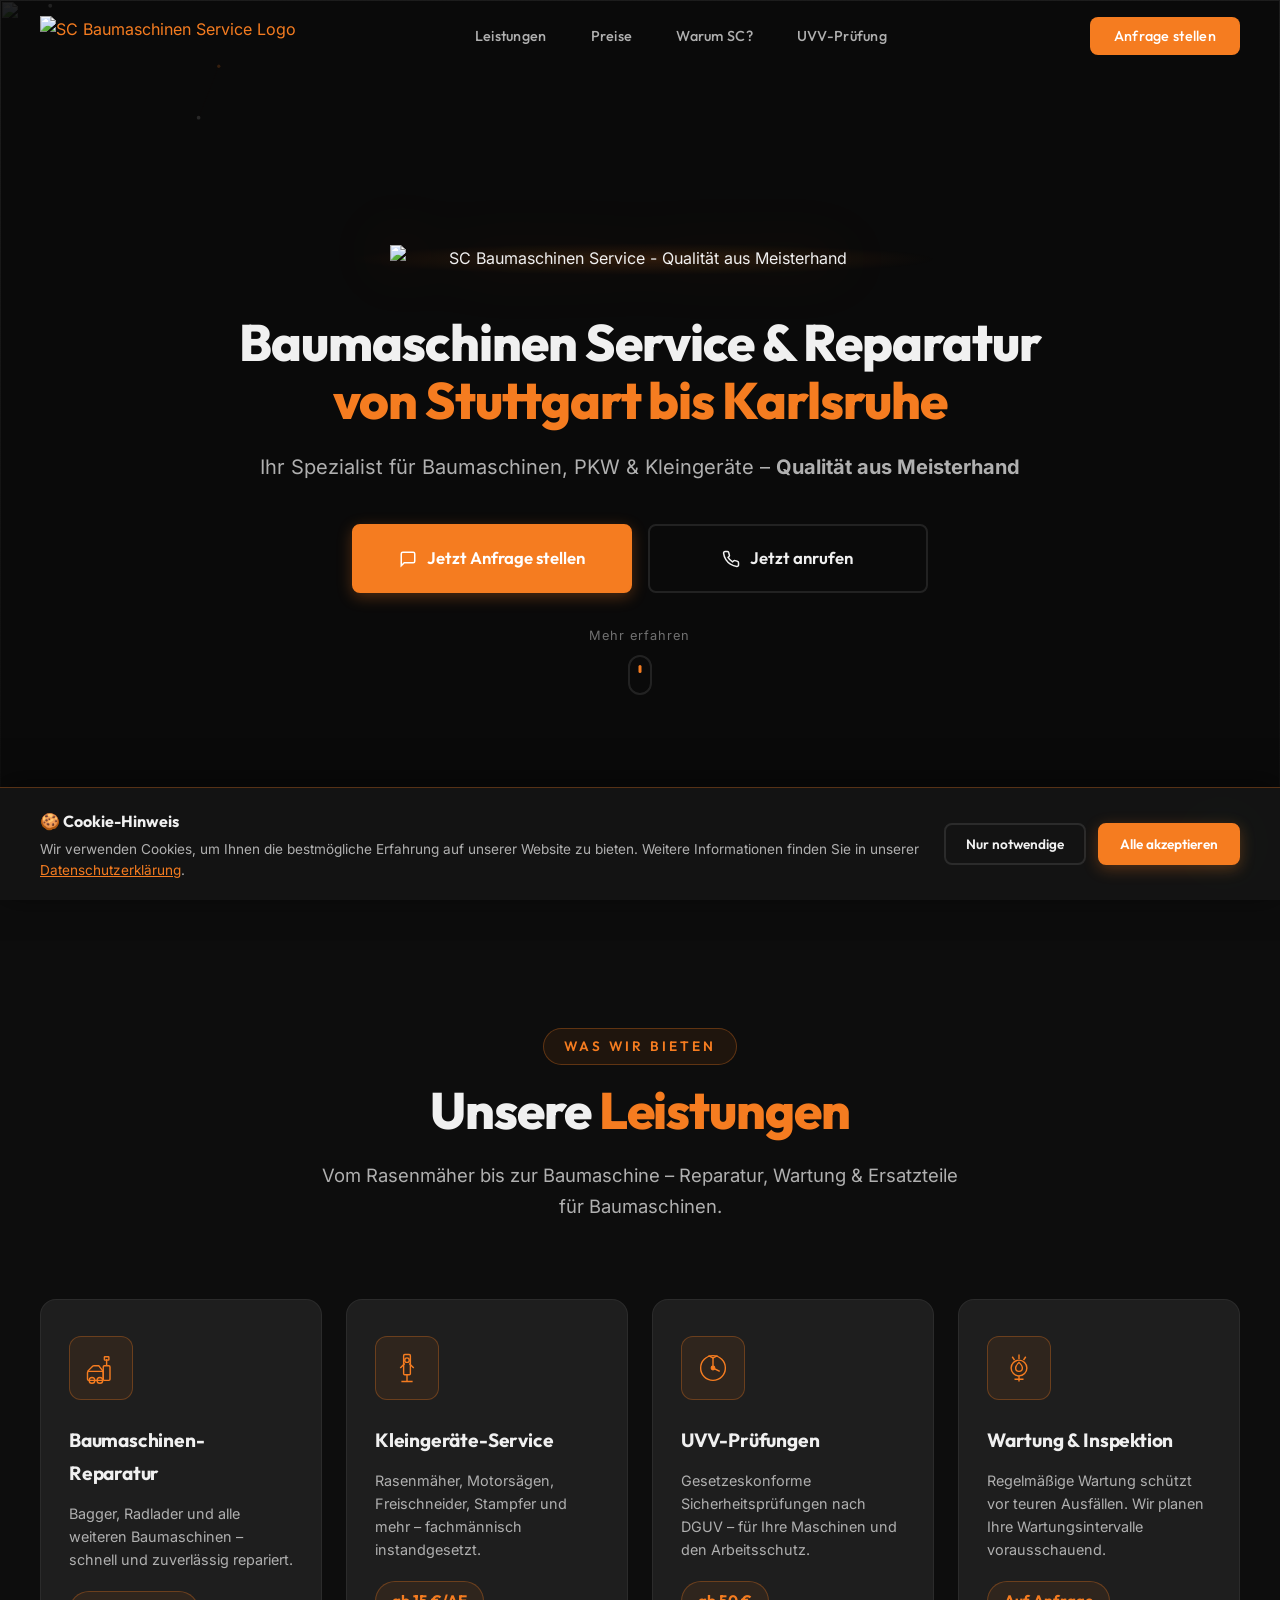
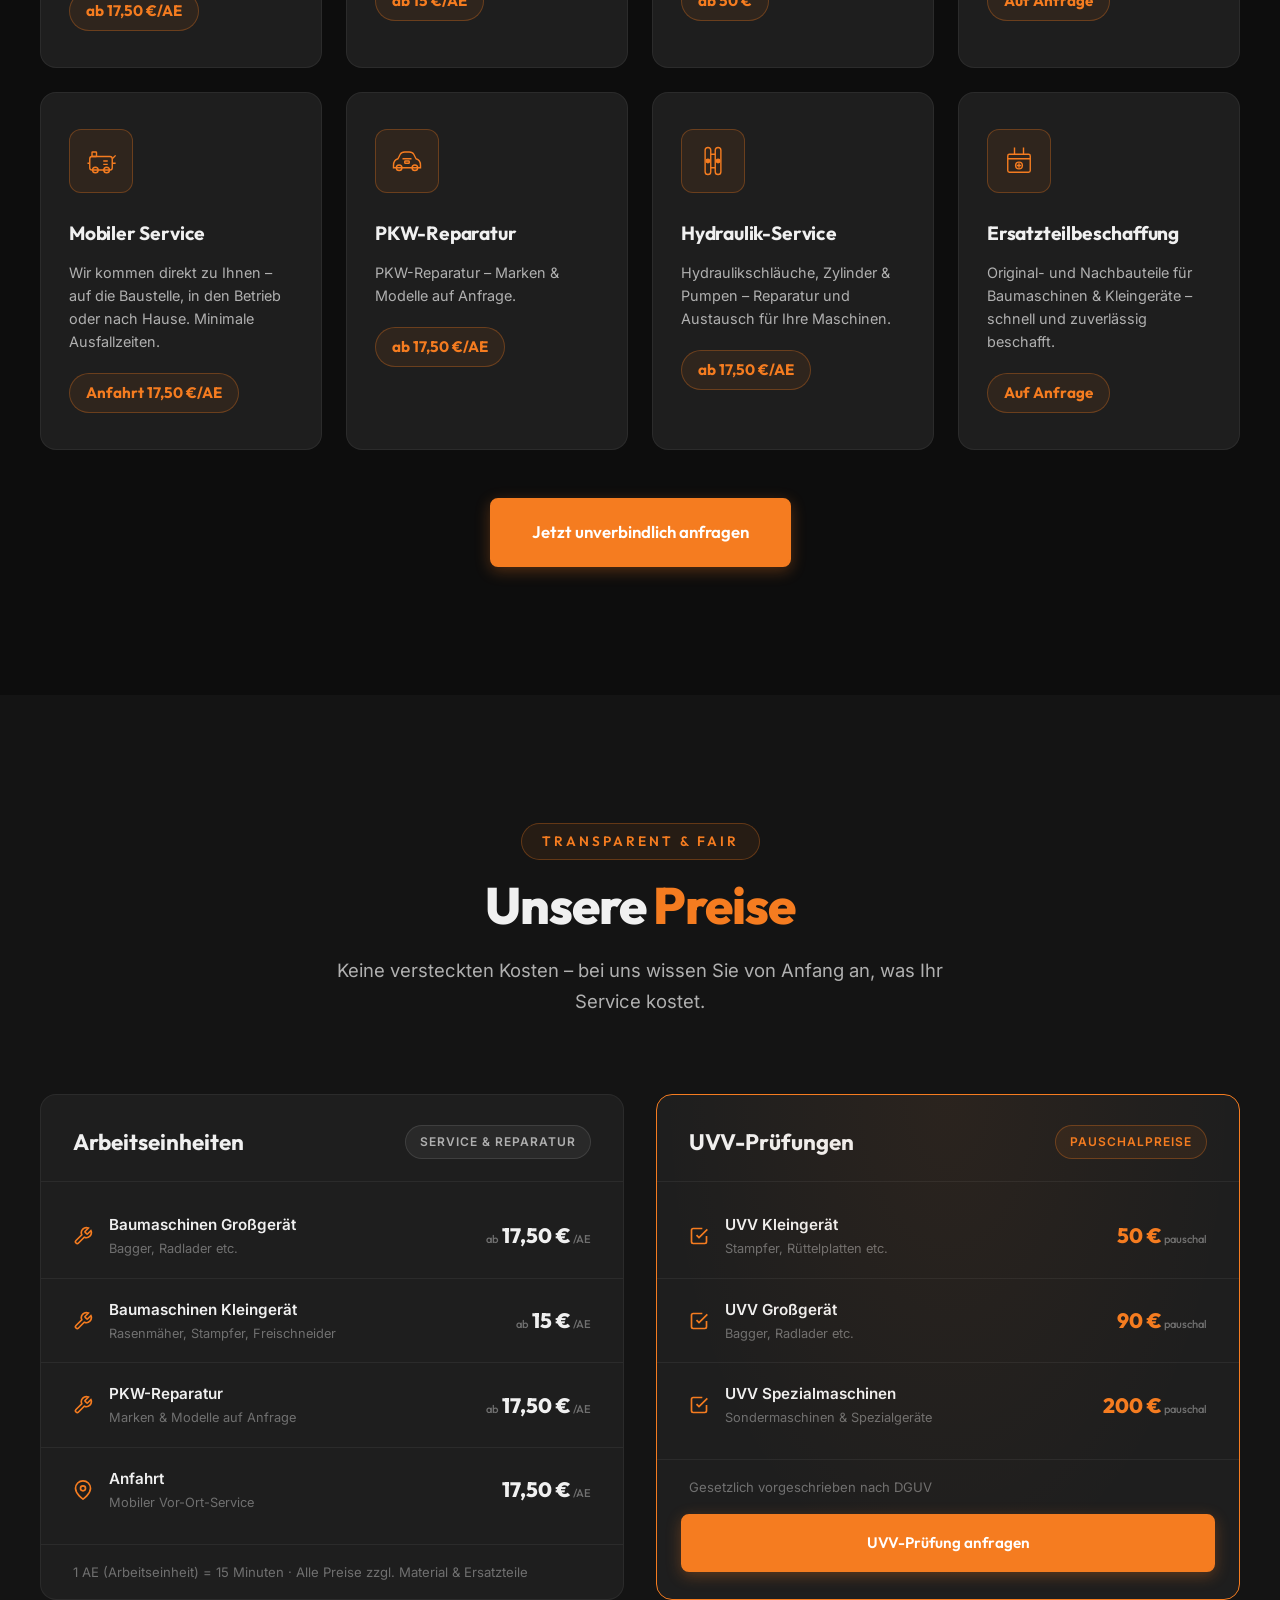
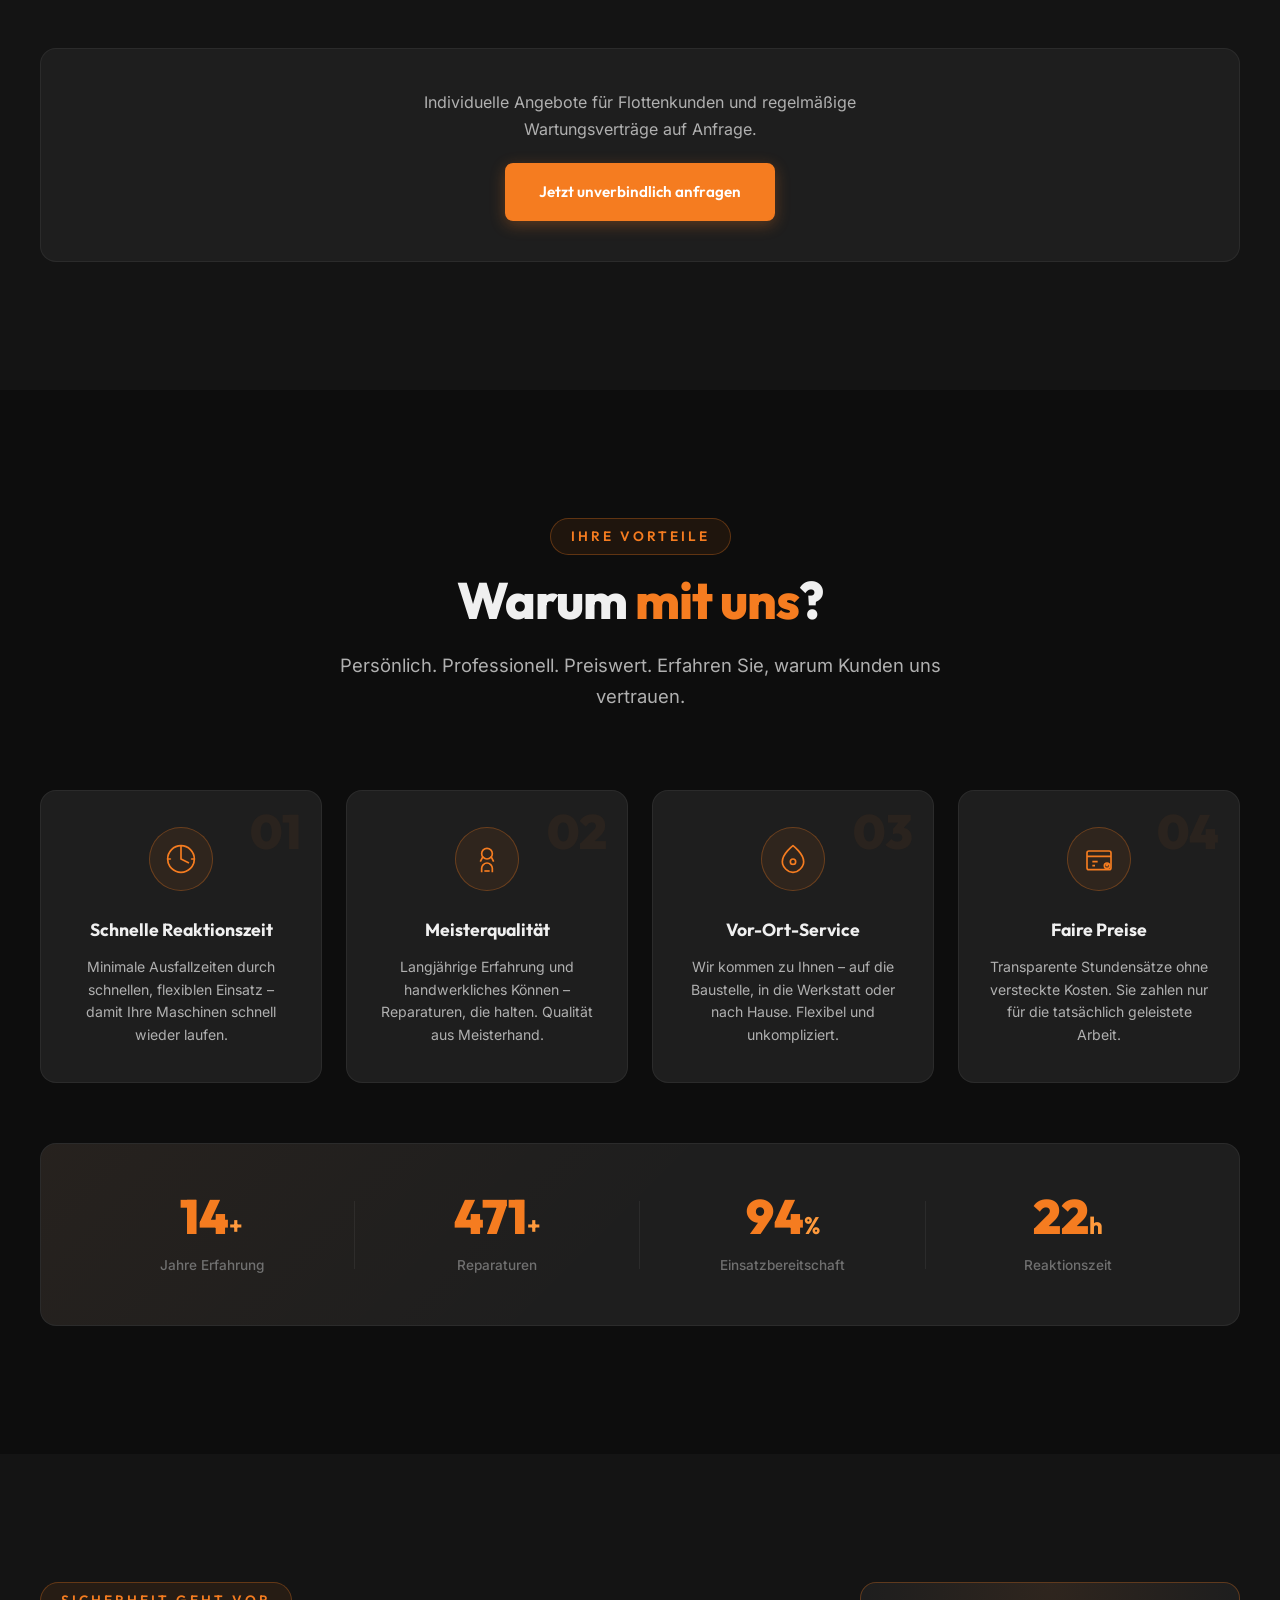
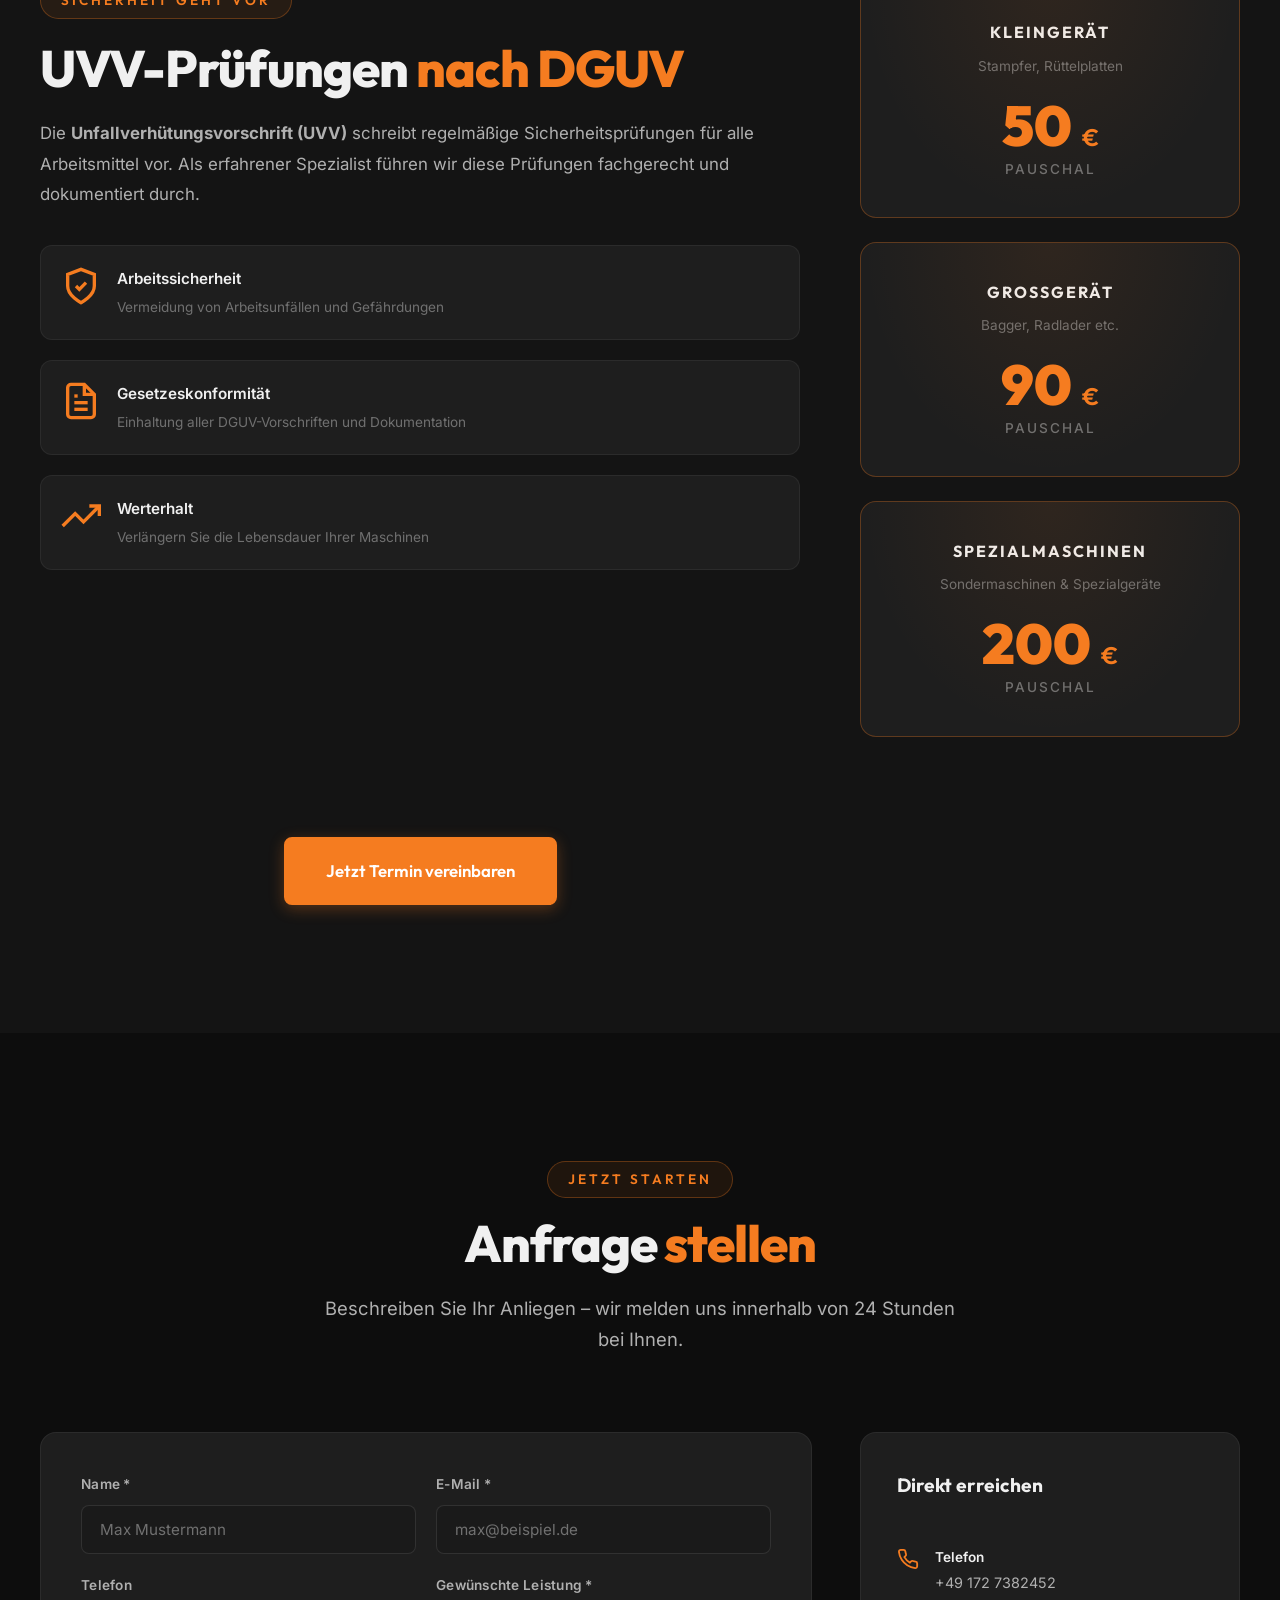
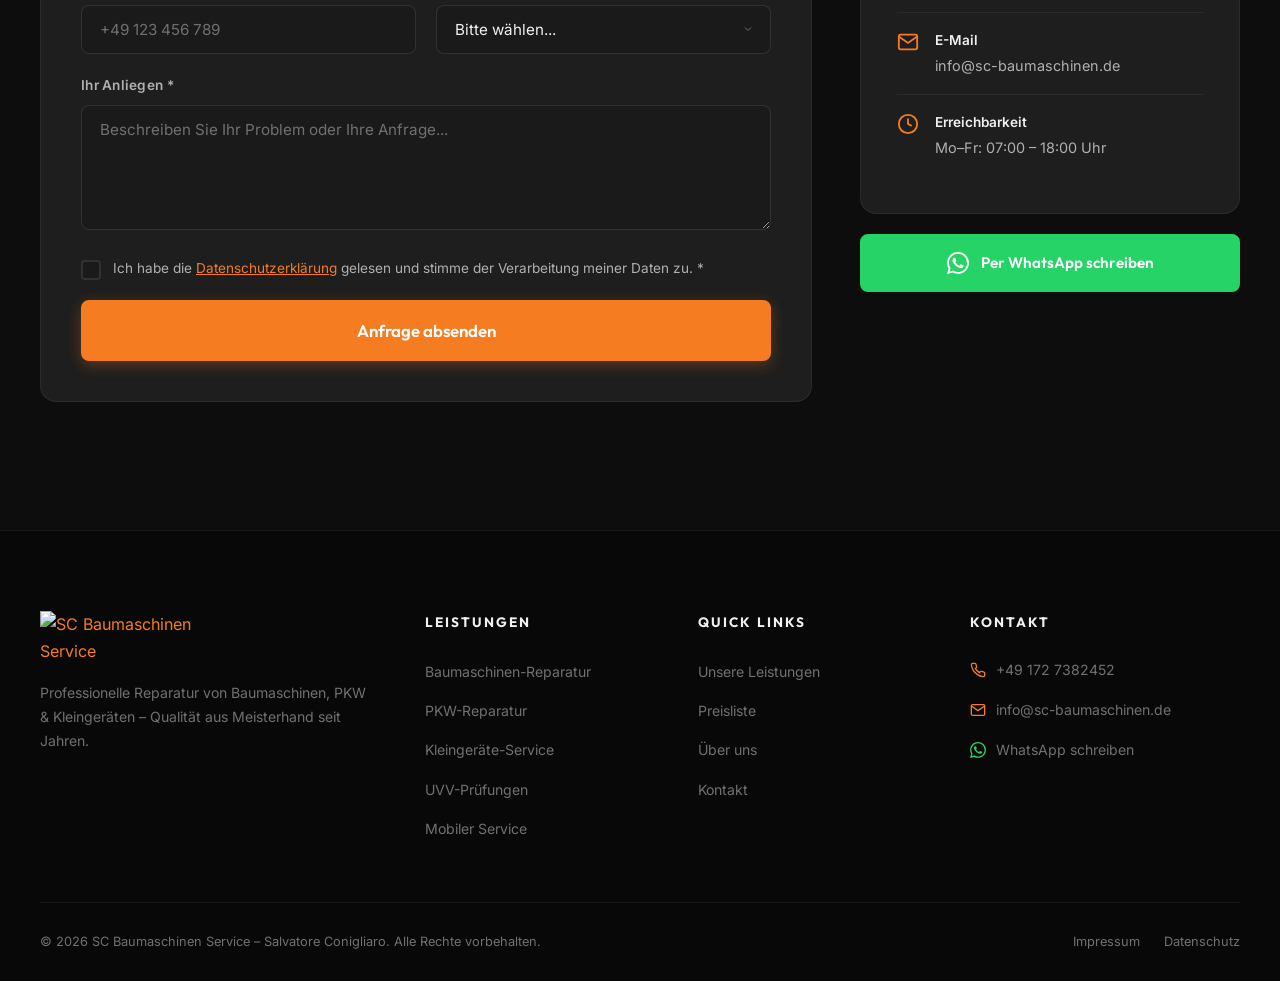
==== index.html @ 4bf7065f "fix: nav in header__container verschoben – vertikale Ausrichtung auf Desktop korrekt" ====
<!DOCTYPE html>
<html lang="de">

<head>
    <meta charset="UTF-8">
    <meta name="viewport" content="width=device-width, initial-scale=1.0">
    <title>SC Baumaschinen Service | Reparatur & UVV-Prüfung von Stuttgart bis Karlsruhe</title>
    <meta name="description"
        content="Professionelle Reparatur von Baumaschinen, PKW & Kleingeräten. UVV-Prüfungen ab 50€. Mobiler Service von Stuttgart bis Karlsruhe. ✓ Faire Preise ✓ Meisterqualität">
    <meta name="keywords"
        content="Baumaschinen Service, Baumaschinen Reparatur, UVV Prüfung, PKW Reparatur, Kleingeräte Reparatur, Baden-Württemberg, Mobiler Service, Wartung">
    <meta name="author" content="SC Baumaschinen Service - Salvatore Conigliaro">
    <meta name="robots" content="index, follow">
    <link rel="icon" type="image/svg+xml" href="assets/favicon.svg">
    <link rel="apple-touch-icon" href="assets/favicon.svg">
    <link rel="canonical" href="https://www.sc-baumaschinen.de/">
    <link rel="sitemap" type="application/xml" href="/sitemap.xml">

    <!-- Open Graph -->
    <meta property="og:title" content="SC Baumaschinen Service | Reparatur & UVV-Prüfung">
    <meta property="og:description"
        content="Professionelle Reparatur von Baumaschinen, PKW & Kleingeräten. Mobiler Service von Stuttgart bis Karlsruhe.">
    <meta property="og:type" content="website">
    <meta property="og:url" content="https://sc-baumaschinen.de/">
    <meta property="og:image" content="https://www.sc-baumaschinen.de/assets/og-image.png">
    <meta property="og:image:width" content="1200">
    <meta property="og:image:height" content="630">
    <meta name="twitter:card" content="summary_large_image">
    <meta name="twitter:image" content="https://www.sc-baumaschinen.de/assets/og-image.png">
    <meta property="og:locale" content="de_DE">

    <!-- Fonts (lokal gehostet) -->
    <link rel="preload" href="assets/fonts/inter-latin.woff2" as="font" type="font/woff2" crossorigin>
    <link rel="preload" href="assets/fonts/outfit-latin.woff2" as="font" type="font/woff2" crossorigin>
    <link rel="stylesheet" href="assets/fonts/fonts.css">

    <link rel="stylesheet" href="style.css">

    <!-- Schema.org JSON-LD -->
    <script type="application/ld+json">
    {
        "@context": "https://schema.org",
        "@type": "LocalBusiness",
        "name": "SC Baumaschinen Service",
        "description": "Professionelle Reparatur von Baumaschinen, PKW & Kleingeräten. UVV-Prüfungen. Mobiler Service von Stuttgart bis Karlsruhe.",
        "url": "https://sc-baumaschinen.de",
        "logo": "https://sc-baumaschinen.de/assets/logo.png",
        "image": "https://sc-baumaschinen.de/assets/logo.png",
        "telephone": "+49 172 7382452",
        "email": "info@sc-baumaschinen.de",
        "address": {
            "@type": "PostalAddress",
            "streetAddress": "Leimfabrikstraße 1",
            "postalCode": "71665",
            "addressLocality": "Vaihingen an der Enz",
            "addressRegion": "Baden-Württemberg",
            "addressCountry": "DE"
        },
        "areaServed": {
            "@type": "State",
            "name": "Baden-Württemberg"
        },
        "priceRange": "€€",
        "openingHoursSpecification": {
            "@type": "OpeningHoursSpecification",
            "dayOfWeek": ["Monday","Tuesday","Wednesday","Thursday","Friday"],
            "opens": "07:00",
            "closes": "18:00"
        },
        "hasOfferCatalog": {
            "@type": "OfferCatalog",
            "name": "Unsere Leistungen",
            "itemListElement": [
                {
                    "@type": "Offer",
                    "itemOffered": {
                        "@type": "Service",
                        "name": "Baumaschinen Reparatur Großgerät",
                        "description": "Reparatur und Wartung von Baggern, Radladern und anderen Großgeräten"
                    },
                    "price": "70",
                    "priceCurrency": "EUR",
                    "unitText": "pro Stunde"
                },
                {
                    "@type": "Offer",
                    "itemOffered": {
                        "@type": "Service",
                        "name": "Baumaschinen Reparatur Kleingerät",
                        "description": "Reparatur von Kleingeräten wie Rasenmähern, Motorsägen und Freischneidern"
                    },
                    "price": "60",
                    "priceCurrency": "EUR",
                    "unitText": "pro Stunde"
                },
                {
                    "@type": "Offer",
                    "itemOffered": {
                        "@type": "Service",
                        "name": "PKW Reparatur",
                        "description": "KFZ-Reparatur aller Marken und Modelle"
                    },
                    "price": "70",
                    "priceCurrency": "EUR",
                    "unitText": "pro Stunde"
                },
                {
                    "@type": "Offer",
                    "itemOffered": {
                        "@type": "Service",
                        "name": "UVV-Prüfung Großgerät",
                        "description": "Gesetzeskonforme UVV-Sicherheitsprüfung für Großgeräte"
                    },
                    "price": "90",
                    "priceCurrency": "EUR"
                },
                {
                    "@type": "Offer",
                    "itemOffered": {
                        "@type": "Service",
                        "name": "UVV-Prüfung Kleingerät",
                        "description": "UVV-Sicherheitsprüfung für Stampfer, Rüttelplatten und andere Kleingeräte"
                    },
                    "price": "50",
                    "priceCurrency": "EUR"
                }
            ]
        }
    }
    </script>
</head>

<body>

    <!-- ═══════════════════════════════════════ HEADER ═══════════════════════════════════════ -->
    <header class="header" id="header">
        <div class="header__container">
            <a href="#hero" class="header__logo">
                <img src="assets/logo-header.png" alt="SC Baumaschinen Service Logo" class="header__logo-img">
            </a>
            <nav class="header__nav" id="nav">
                <ul class="header__nav-list">
                    <li><a href="#leistungen" class="header__nav-link">Leistungen</a></li>
                    <li><a href="#preise" class="header__nav-link">Preise</a></li>
                    <li><a href="#warum-sc" class="header__nav-link">Warum SC?</a></li>
                    <li><a href="#uvv" class="header__nav-link">UVV-Prüfung</a></li>
                    <li class="header__nav-cta-mobile"><a href="#kontakt"
                            class="btn btn--primary btn--lg">Anfrage stellen</a></li>
                </ul>
            </nav>
            <div class="header__cta">
                <a href="#kontakt" class="header__nav-link header__nav-link--cta">Anfrage stellen</a>
            </div>
            <button class="header__burger" id="burger" aria-label="Menü öffnen">
                <span></span>
                <span></span>
                <span></span>
            </button>
        </div>
    </header>

    <main>

        <!-- ═══════════════════════════════════════ HERO ═══════════════════════════════════════ -->
        <section class="hero" id="hero">
            <div class="hero__bg">
                <img src="assets/hero-bg-new.png" alt="" class="hero__bg-img" loading="eager">
                <div class="hero__overlay"></div>
            </div>
            <canvas class="hero__particles" id="particles"></canvas>
            <div class="hero__content">
                <div class="hero__logo-wrapper reveal">
                    <img src="assets/logo.png" alt="SC Baumaschinen Service - Qualität aus Meisterhand"
                        class="hero__logo">
                    <div class="hero__logo-glow"></div>
                </div>
                <h1 class="hero__title reveal reveal--delay-1">
                    Baumaschinen Service & Reparatur<br>
                    <span class="hero__title-accent">von Stuttgart bis Karlsruhe</span>
                </h1>
                <p class="hero__subtitle reveal reveal--delay-2">
                    Ihr Spezialist für Baumaschinen, PKW & Kleingeräte – <strong>Qualität aus Meisterhand</strong>
                </p>
                <div class="hero__cta reveal reveal--delay-3">
                    <a href="#kontakt" class="btn btn--primary btn--lg">
                        <svg class="btn__icon" viewBox="0 0 24 24" fill="none" stroke="currentColor" stroke-width="2">
                            <path d="M21 15a2 2 0 0 1-2 2H7l-4 4V5a2 2 0 0 1 2-2h14a2 2 0 0 1 2 2z" />
                        </svg>
                        Jetzt Anfrage stellen
                    </a>
                    <a href="tel:+491727382452" class="btn btn--outline btn--lg">
                        <svg class="btn__icon" viewBox="0 0 24 24" fill="none" stroke="currentColor" stroke-width="2">
                            <path
                                d="M22 16.92v3a2 2 0 0 1-2.18 2 19.79 19.79 0 0 1-8.63-3.07 19.5 19.5 0 0 1-6-6 19.79 19.79 0 0 1-3.07-8.67A2 2 0 0 1 4.11 2h3a2 2 0 0 1 2 1.72c.127.96.361 1.903.7 2.81a2 2 0 0 1-.45 2.11L8.09 9.91a16 16 0 0 0 6 6l1.27-1.27a2 2 0 0 1 2.11-.45c.907.339 1.85.573 2.81.7A2 2 0 0 1 22 16.92z" />
                        </svg>
                        Jetzt anrufen
                    </a>
                </div>
                <div class="hero__scroll-indicator">
                    <span>Mehr erfahren</span>
                    <div class="hero__scroll-arrow"></div>
                </div>
            </div>
        </section>

        <!-- ═══════════════════════════════════════ LEISTUNGEN ═══════════════════════════════════════ -->
        <section class="section section--dark" id="leistungen">
            <div class="container">
                <div class="section__header reveal">
                    <span class="section__label">Was wir bieten</span>
                    <h2 class="section__title">Unsere <span class="text-accent">Leistungen</span></h2>
                    <p class="section__subtitle">Vom Rasenmäher bis zur Baumaschine – Reparatur, Wartung & Ersatzteile
                        für Baumaschinen.</p>
                </div>
                <div class="services-grid">
                    <!-- Nr. 1: Baumaschinen-Reparatur -->
                    <article class="service-card reveal" data-delay="0">
                        <div class="service-card__icon-wrap">
                            <svg class="service-card__icon" viewBox="0 0 64 64" fill="none" stroke="currentColor"
                                stroke-width="2.5">
                                <rect x="8" y="38" width="28" height="16" rx="2" />
                                <rect x="36" y="28" width="12" height="26" rx="2" />
                                <line x1="42" y1="28" x2="42" y2="16" />
                                <rect x="38" y="12" width="8" height="6" rx="1" />
                                <circle cx="16" cy="54" r="5" fill="none" />
                                <circle cx="30" cy="54" r="5" fill="none" />
                                <line x1="8" y1="38" x2="18" y2="28" />
                                <path d="M18 28 L28 28 L36 38" />
                            </svg>
                        </div>
                        <h3 class="service-card__title">Baumaschinen-Reparatur</h3>
                        <p class="service-card__desc">Bagger, Radlader und alle weiteren Baumaschinen –
                            schnell und zuverlässig repariert.</p>
                        <span class="service-card__price">ab 17,50 €/AE</span>
                    </article>
                    <!-- Nr. 2: Kleingeräte-Service -->
                    <article class="service-card reveal" data-delay="1">
                        <div class="service-card__icon-wrap">
                            <svg class="service-card__icon" viewBox="0 0 64 64" fill="none" stroke="currentColor"
                                stroke-width="2.5">
                                <rect x="26" y="8" width="12" height="36" rx="2" />
                                <line x1="32" y1="44" x2="32" y2="56" />
                                <path d="M22 56 L42 56" />
                                <circle cx="32" cy="18" r="4" fill="none" />
                                <path d="M28 24 L20 32" />
                                <path d="M36 24 L44 32" />
                            </svg>
                        </div>
                        <h3 class="service-card__title">Kleingeräte-Service</h3>
                        <p class="service-card__desc">Rasenmäher, Motorsägen, Freischneider, Stampfer und mehr –
                            fachmännisch instandgesetzt.</p>
                        <span class="service-card__price">ab 15 €/AE</span>
                    </article>
                    <!-- Nr. 3: UVV-Prüfungen -->
                    <article class="service-card reveal" data-delay="2">
                        <div class="service-card__icon-wrap">
                            <svg class="service-card__icon" viewBox="0 0 64 64" fill="none" stroke="currentColor"
                                stroke-width="2.5">
                                <circle cx="32" cy="32" r="22" fill="none" />
                                <path d="M32 14 L32 32 L44 38" />
                                <path d="M24 10 L32 14 L40 10" />
                                <circle cx="32" cy="32" r="3" fill="currentColor" />
                            </svg>
                        </div>
                        <h3 class="service-card__title">UVV-Prüfungen</h3>
                        <p class="service-card__desc">Gesetzeskonforme Sicherheitsprüfungen nach DGUV – für Ihre
                            Maschinen und den Arbeitsschutz.</p>
                        <span class="service-card__price">ab 50 €</span>
                    </article>
                    <!-- Nr. 4: Wartung & Inspektion -->
                    <article class="service-card reveal" data-delay="3">
                        <div class="service-card__icon-wrap">
                            <svg class="service-card__icon" viewBox="0 0 64 64" fill="none" stroke="currentColor"
                                stroke-width="2.5">
                                <path d="M32 8 L32 16" />
                                <path d="M20 12 L24 18" />
                                <path d="M44 12 L40 18" />
                                <circle cx="32" cy="32" r="14" fill="none" />
                                <path
                                    d="M26 32 C26 28 32 22 32 22 C32 22 38 28 38 32 C38 36 35 38 32 38 C29 38 26 36 26 32Z" />
                                <line x1="32" y1="46" x2="32" y2="56" />
                                <line x1="24" y1="52" x2="40" y2="52" />
                            </svg>
                        </div>
                        <h3 class="service-card__title">Wartung & Inspektion</h3>
                        <p class="service-card__desc">Regelmäßige Wartung schützt vor teuren Ausfällen. Wir planen Ihre
                            Wartungsintervalle vorausschauend.</p>
                        <span class="service-card__price">Auf Anfrage</span>
                    </article>
                    <!-- Nr. 5: Mobiler Service -->
                    <article class="service-card reveal" data-delay="4">
                        <div class="service-card__icon-wrap">
                            <svg class="service-card__icon" viewBox="0 0 64 64" fill="none" stroke="currentColor"
                                stroke-width="2.5">
                                <rect x="12" y="24" width="40" height="24" rx="4" />
                                <circle cx="22" cy="48" r="5" fill="none" />
                                <circle cx="42" cy="48" r="5" fill="none" />
                                <rect x="16" y="16" width="8" height="8" rx="1" />
                                <line x1="36" y1="32" x2="44" y2="32" />
                                <line x1="36" y1="38" x2="44" y2="38" />
                                <path d="M8 36 L12 36" />
                                <path d="M52 28 L58 22" />
                                <path d="M52 36 L58 36" />
                            </svg>
                        </div>
                        <h3 class="service-card__title">Mobiler Service</h3>
                        <p class="service-card__desc">Wir kommen direkt zu Ihnen – auf die Baustelle, in den Betrieb
                            oder nach Hause. Minimale Ausfallzeiten.</p>
                        <span class="service-card__price">Anfahrt 17,50 €/AE</span>
                    </article>
                    <!-- Nr. 6: PKW-Reparatur -->
                    <article class="service-card reveal" data-delay="5">
                        <div class="service-card__icon-wrap">
                            <svg class="service-card__icon" viewBox="0 0 64 64" fill="none" stroke="currentColor"
                                stroke-width="2.5">
                                <path
                                    d="M8 40 Q8 30 16 28 L20 20 Q22 16 28 16 L36 16 Q42 16 44 20 L48 28 Q56 30 56 40 L56 44 L8 44 Z" />
                                <circle cx="18" cy="44" r="5" fill="none" />
                                <circle cx="46" cy="44" r="5" fill="none" />
                                <line x1="24" y1="28" x2="40" y2="28" />
                                <rect x="28" y="32" width="8" height="4" rx="1" />
                            </svg>
                        </div>
                        <h3 class="service-card__title">PKW-Reparatur</h3>
                        <p class="service-card__desc">PKW-Reparatur – Marken & Modelle auf Anfrage.</p>
                        <span class="service-card__price">ab 17,50 €/AE</span>
                    </article>
                    <!-- Nr. 7: Hydraulik-Service -->
                    <article class="service-card reveal" data-delay="6">
                        <div class="service-card__icon-wrap">
                            <svg class="service-card__icon" viewBox="0 0 64 64" fill="none" stroke="currentColor"
                                stroke-width="2.5">
                                <rect x="18" y="8" width="10" height="48" rx="5" />
                                <rect x="36" y="8" width="10" height="48" rx="5" />
                                <path d="M28 20 L36 20" />
                                <path d="M28 44 L36 44" />
                                <circle cx="23" cy="32" r="3" fill="currentColor" />
                                <circle cx="41" cy="32" r="3" fill="currentColor" />
                            </svg>
                        </div>
                        <h3 class="service-card__title">Hydraulik-Service</h3>
                        <p class="service-card__desc">Hydraulikschläuche, Zylinder & Pumpen – Reparatur und Austausch
                            für Ihre Maschinen.</p>
                        <span class="service-card__price">ab 17,50 €/AE</span>
                    </article>
                    <!-- Nr. 8: Ersatzteilbeschaffung -->
                    <article class="service-card reveal" data-delay="7">
                        <div class="service-card__icon-wrap">
                            <svg class="service-card__icon" viewBox="0 0 64 64" fill="none" stroke="currentColor"
                                stroke-width="2.5">
                                <rect x="12" y="20" width="40" height="32" rx="3" />
                                <path d="M12 28 L52 28" />
                                <path d="M24 8 L24 20" />
                                <path d="M40 8 L40 20" />
                                <circle cx="32" cy="40" r="6" fill="none" />
                                <path d="M32 36 L32 44" />
                                <path d="M28 40 L36 40" />
                            </svg>
                        </div>
                        <h3 class="service-card__title">Ersatzteilbeschaffung</h3>
                        <p class="service-card__desc">Original- und Nachbauteile für Baumaschinen & Kleingeräte –
                            schnell und zuverlässig beschafft.</p>
                        <span class="service-card__price">Auf Anfrage</span>
                    </article>
                </div>
                <div class="section__cta reveal" style="text-align:center; margin-top:48px;">
                    <a href="#kontakt" class="btn btn--primary btn--lg">Jetzt unverbindlich anfragen</a>
                </div>
            </div>
        </section>

        <!-- ═══════════════════════════════════════ PREISE ═══════════════════════════════════════ -->
        <section class="section section--darker" id="preise">
            <div class="container">
                <div class="section__header reveal">
                    <span class="section__label">Transparent & fair</span>
                    <h2 class="section__title">Unsere <span class="text-accent">Preise</span></h2>
                    <p class="section__subtitle">Keine versteckten Kosten – bei uns wissen Sie von Anfang an, was Ihr
                        Service kostet.</p>
                </div>
                <div class="pricing-grid">
                    <div class="pricing-card pricing-card--tiles reveal reveal--delay-1">
                        <div class="pricing-card__header">
                            <h3 class="pricing-card__title">Arbeitseinheiten</h3>
                            <span class="pricing-card__badge">Service & Reparatur</span>
                        </div>
                        <ul class="pricing-card__list">
                            <li class="pricing-card__item">
                                <div class="pricing-card__item-info">
                                    <svg class="pricing-card__item-icon" viewBox="0 0 24 24" fill="none"
                                        stroke="currentColor" stroke-width="2">
                                        <path
                                            d="M14.7 6.3a1 1 0 0 0 0 1.4l1.6 1.6a1 1 0 0 0 1.4 0l3.77-3.77a6 6 0 0 1-7.94 7.94l-6.91 6.91a2.12 2.12 0 0 1-3-3l6.91-6.91a6 6 0 0 1 7.94-7.94l-3.76 3.76z" />
                                    </svg>
                                    <div>
                                        <strong>Baumaschinen Großgerät</strong>
                                        <span>Bagger, Radlader etc.</span>
                                    </div>
                                </div>
                                <span class="pricing-card__price"><small>ab</small> 17,50 €<small>/AE</small></span>
                            </li>
                            <li class="pricing-card__item">
                                <div class="pricing-card__item-info">
                                    <svg class="pricing-card__item-icon" viewBox="0 0 24 24" fill="none"
                                        stroke="currentColor" stroke-width="2">
                                        <path
                                            d="M14.7 6.3a1 1 0 0 0 0 1.4l1.6 1.6a1 1 0 0 0 1.4 0l3.77-3.77a6 6 0 0 1-7.94 7.94l-6.91 6.91a2.12 2.12 0 0 1-3-3l6.91-6.91a6 6 0 0 1 7.94-7.94l-3.76 3.76z" />
                                    </svg>
                                    <div>
                                        <strong>Baumaschinen Kleingerät</strong>
                                        <span>Rasenmäher, Stampfer, Freischneider</span>
                                    </div>
                                </div>
                                <span class="pricing-card__price"><small>ab</small> 15 €<small>/AE</small></span>
                            </li>
                            <li class="pricing-card__item">
                                <div class="pricing-card__item-info">
                                    <svg class="pricing-card__item-icon" viewBox="0 0 24 24" fill="none"
                                        stroke="currentColor" stroke-width="2">
                                        <path
                                            d="M14.7 6.3a1 1 0 0 0 0 1.4l1.6 1.6a1 1 0 0 0 1.4 0l3.77-3.77a6 6 0 0 1-7.94 7.94l-6.91 6.91a2.12 2.12 0 0 1-3-3l6.91-6.91a6 6 0 0 1 7.94-7.94l-3.76 3.76z" />
                                    </svg>
                                    <div>
                                        <strong>PKW-Reparatur</strong>
                                        <span>Marken & Modelle auf Anfrage</span>
                                    </div>
                                </div>
                                <span class="pricing-card__price"><small>ab</small> 17,50 €<small>/AE</small></span>
                            </li>
                            <li class="pricing-card__item">
                                <div class="pricing-card__item-info">
                                    <svg class="pricing-card__item-icon" viewBox="0 0 24 24" fill="none"
                                        stroke="currentColor" stroke-width="2">
                                        <path d="M21 10c0 7-9 13-9 13s-9-6-9-13a9 9 0 0 1 18 0z" />
                                        <circle cx="12" cy="10" r="3" />
                                    </svg>
                                    <div>
                                        <strong>Anfahrt</strong>
                                        <span>Mobiler Vor-Ort-Service</span>
                                    </div>
                                </div>
                                <span class="pricing-card__price">17,50 €<small>/AE</small></span>
                            </li>
                        </ul>
                        <p class="pricing-card__note">1 AE (Arbeitseinheit) = 15 Minuten · Alle Preise zzgl. Material &
                            Ersatzteile</p>
                    </div>
                    <div class="pricing-card pricing-card--highlight reveal reveal--delay-2">
                        <div class="pricing-card__header">
                            <h3 class="pricing-card__title">UVV-Prüfungen</h3>
                            <span class="pricing-card__badge pricing-card__badge--accent">Pauschalpreise</span>
                        </div>
                        <ul class="pricing-card__list">
                            <li class="pricing-card__item">
                                <div class="pricing-card__item-info">
                                    <svg class="pricing-card__item-icon" viewBox="0 0 24 24" fill="none"
                                        stroke="currentColor" stroke-width="2">
                                        <path d="M9 11l3 3L22 4" />
                                        <path d="M21 12v7a2 2 0 0 1-2 2H5a2 2 0 0 1-2-2V5a2 2 0 0 1 2-2h11" />
                                    </svg>
                                    <div>
                                        <strong>UVV Kleingerät</strong>
                                        <span>Stampfer, Rüttelplatten etc.</span>
                                    </div>
                                </div>
                                <span class="pricing-card__price pricing-card__price--accent">50
                                    €<small>pauschal</small></span>
                            </li>
                            <li class="pricing-card__item">
                                <div class="pricing-card__item-info">
                                    <svg class="pricing-card__item-icon" viewBox="0 0 24 24" fill="none"
                                        stroke="currentColor" stroke-width="2">
                                        <path d="M9 11l3 3L22 4" />
                                        <path d="M21 12v7a2 2 0 0 1-2 2H5a2 2 0 0 1-2-2V5a2 2 0 0 1 2-2h11" />
                                    </svg>
                                    <div>
                                        <strong>UVV Großgerät</strong>
                                        <span>Bagger, Radlader etc.</span>
                                    </div>
                                </div>
                                <span class="pricing-card__price pricing-card__price--accent">90
                                    €<small>pauschal</small></span>
                            </li>
                            <li class="pricing-card__item">
                                <div class="pricing-card__item-info">
                                    <svg class="pricing-card__item-icon" viewBox="0 0 24 24" fill="none"
                                        stroke="currentColor" stroke-width="2">
                                        <path d="M9 11l3 3L22 4" />
                                        <path d="M21 12v7a2 2 0 0 1-2 2H5a2 2 0 0 1-2-2V5a2 2 0 0 1 2-2h11" />
                                    </svg>
                                    <div>
                                        <strong>UVV Spezialmaschinen</strong>
                                        <span>Sondermaschinen &amp; Spezialgeräte</span>
                                    </div>
                                </div>
                                <span class="pricing-card__price pricing-card__price--accent">200
                                    €<small>pauschal</small></span>
                            </li>
                        </ul>
                        <p class="pricing-card__note">Gesetzlich vorgeschrieben nach DGUV</p>
                        <a href="#kontakt" class="btn btn--primary btn--full">UVV-Prüfung anfragen</a>
                    </div>
                </div>
                <div class="pricing-cta reveal">
                    <p>Individuelle Angebote für Flottenkunden und regelmäßige Wartungsverträge auf Anfrage.</p>
                    <a href="#kontakt" class="btn btn--primary">Jetzt unverbindlich anfragen</a>
                </div>
            </div>
        </section>

        <!-- ═══════════════════════════════════════ WARUM SC ═══════════════════════════════════════ -->
        <section class="section section--dark" id="warum-sc">
            <div class="container">
                <div class="section__header reveal">
                    <span class="section__label">Ihre Vorteile</span>
                    <h2 class="section__title">Warum <span class="text-accent">mit uns</span>?</h2>
                    <p class="section__subtitle">Persönlich. Professionell. Preiswert. Erfahren Sie, warum Kunden uns
                        vertrauen.</p>
                </div>
                <div class="usps-grid">
                    <div class="usp-card reveal">
                        <div class="usp-card__number">01</div>
                        <div class="usp-card__icon-wrap">
                            <svg viewBox="0 0 48 48" fill="none" stroke="currentColor" stroke-width="2.5">
                                <path d="M24 4 L24 24 L36 30" />
                                <circle cx="24" cy="24" r="20" fill="none" />
                                <path d="M4 24 L8 24" stroke-linecap="round" />
                                <path d="M40 24 L44 24" stroke-linecap="round" />
                            </svg>
                        </div>
                        <h3 class="usp-card__title">Schnelle Reaktionszeit</h3>
                        <p class="usp-card__desc">Minimale Ausfallzeiten durch schnellen, flexiblen Einsatz – damit Ihre
                            Maschinen schnell wieder laufen.</p>
                    </div>
                    <div class="usp-card reveal">
                        <div class="usp-card__number">02</div>
                        <div class="usp-card__icon-wrap">
                            <svg viewBox="0 0 48 48" fill="none" stroke="currentColor" stroke-width="2.5">
                                <circle cx="24" cy="16" r="8" fill="none" />
                                <path d="M16 44 L16 38 C16 34 20 30 24 30 C28 30 32 34 32 38 L32 44" />
                                <path d="M18 20 L14 28" />
                                <path d="M30 20 L34 28" />
                                <path d="M20 42 L28 42" />
                            </svg>
                        </div>
                        <h3 class="usp-card__title">Meisterqualität</h3>
                        <p class="usp-card__desc">Langjährige Erfahrung und handwerkliches Können – Reparaturen, die
                            halten. Qualität aus Meisterhand.</p>
                    </div>
                    <div class="usp-card reveal">
                        <div class="usp-card__number">03</div>
                        <div class="usp-card__icon-wrap">
                            <svg viewBox="0 0 48 48" fill="none" stroke="currentColor" stroke-width="2.5">
                                <path
                                    d="M24 4 C24 4 40 16 40 28 C40 36 32 44 24 44 C16 44 8 36 8 28 C8 16 24 4 24 4Z" />
                                <circle cx="24" cy="28" r="4" fill="none" />
                            </svg>
                        </div>
                        <h3 class="usp-card__title">Vor-Ort-Service</h3>
                        <p class="usp-card__desc">Wir kommen zu Ihnen – auf die Baustelle, in die Werkstatt oder nach
                            Hause. Flexibel und unkompliziert.</p>
                    </div>
                    <div class="usp-card reveal">
                        <div class="usp-card__number">04</div>
                        <div class="usp-card__icon-wrap">
                            <svg viewBox="0 0 48 48" fill="none" stroke="currentColor" stroke-width="2.5">
                                <rect x="6" y="12" width="36" height="28" rx="3" fill="none" />
                                <line x1="6" y1="20" x2="42" y2="20" />
                                <path d="M14 28 L22 28" />
                                <path d="M14 34 L18 34" />
                                <circle cx="36" cy="34" r="4" fill="none" />
                                <path d="M34 32 L36 34 L38 31" />
                            </svg>
                        </div>
                        <h3 class="usp-card__title">Faire Preise</h3>
                        <p class="usp-card__desc">Transparente Stundensätze ohne versteckte Kosten. Sie zahlen nur für
                            die tatsächlich geleistete Arbeit.</p>
                    </div>
                </div>
                <!-- Counter Stats -->
                <div class="stats-bar reveal">
                    <div class="stat">
                        <span class="stat__number" data-target="15">0</span><span class="stat__suffix">+</span>
                        <span class="stat__label">Jahre Erfahrung</span>
                    </div>
                    <div class="stat">
                        <span class="stat__number" data-target="500">0</span><span class="stat__suffix">+</span>
                        <span class="stat__label">Reparaturen</span>
                    </div>
                    <div class="stat">
                        <span class="stat__number" data-target="100">0</span><span class="stat__suffix">%</span>
                        <span class="stat__label">Einsatzbereitschaft</span>
                    </div>
                    <div class="stat">
                        <span class="stat__number" data-target="24">0</span><span class="stat__suffix">h</span>
                        <span class="stat__label">Reaktionszeit</span>
                    </div>
                </div>
            </div>
        </section>

        <!-- ═══════════════════════════════════════ UVV ═══════════════════════════════════════ -->
        <section class="section section--darker" id="uvv">
            <div class="container">
                <div class="uvv-layout">
                    <div class="uvv-content reveal">
                        <span class="section__label">Sicherheit geht vor</span>
                        <h2 class="section__title">UVV-Prüfungen <span class="text-accent">nach DGUV</span></h2>
                        <p class="uvv-content__text">
                            Die <strong>Unfallverhütungsvorschrift (UVV)</strong> schreibt regelmäßige
                            Sicherheitsprüfungen für alle Arbeitsmittel vor.
                            Als erfahrener Spezialist führen wir diese Prüfungen fachgerecht und dokumentiert durch.
                        </p>
                        <div class="uvv-benefits">
                            <div class="uvv-benefit">
                                <svg class="uvv-benefit__icon" viewBox="0 0 24 24" fill="none" stroke="currentColor"
                                    stroke-width="2">
                                    <path d="M12 22s8-4 8-10V5l-8-3-8 3v7c0 6 8 10 8 10z" />
                                    <path d="M9 12l2 2 4-4" />
                                </svg>
                                <div>
                                    <strong>Arbeitssicherheit</strong>
                                    <span>Vermeidung von Arbeitsunfällen und Gefährdungen</span>
                                </div>
                            </div>
                            <div class="uvv-benefit">
                                <svg class="uvv-benefit__icon" viewBox="0 0 24 24" fill="none" stroke="currentColor"
                                    stroke-width="2">
                                    <path d="M14 2H6a2 2 0 0 0-2 2v16a2 2 0 0 0 2 2h12a2 2 0 0 0 2-2V8z" />
                                    <polyline points="14 2 14 8 20 8" />
                                    <line x1="16" y1="13" x2="8" y2="13" />
                                    <line x1="16" y1="17" x2="8" y2="17" />
                                    <polyline points="10 9 9 9 8 9" />
                                </svg>
                                <div>
                                    <strong>Gesetzeskonformität</strong>
                                    <span>Einhaltung aller DGUV-Vorschriften und Dokumentation</span>
                                </div>
                            </div>
                            <div class="uvv-benefit">
                                <svg class="uvv-benefit__icon" viewBox="0 0 24 24" fill="none" stroke="currentColor"
                                    stroke-width="2">
                                    <polyline points="23 6 13.5 15.5 8.5 10.5 1 18" />
                                    <polyline points="17 6 23 6 23 12" />
                                </svg>
                                <div>
                                    <strong>Werterhalt</strong>
                                    <span>Verlängern Sie die Lebensdauer Ihrer Maschinen</span>
                                </div>
                            </div>
                        </div>
                    </div>
                    <div class="uvv-prices reveal reveal--delay-1">
                        <div class="uvv-price-card">
                            <div class="uvv-price-card__label">Kleingerät</div>
                            <div class="uvv-price-card__desc">Stampfer, Rüttelplatten</div>
                            <div class="uvv-price-card__amount">50 <span>€</span></div>
                            <div class="uvv-price-card__unit">pauschal</div>
                        </div>
                        <div class="uvv-price-card">
                            <div class="uvv-price-card__label">Großgerät</div>
                            <div class="uvv-price-card__desc">Bagger, Radlader etc.</div>
                            <div class="uvv-price-card__amount">90 <span>€</span></div>
                            <div class="uvv-price-card__unit">pauschal</div>
                        </div>
                        <div class="uvv-price-card">
                            <div class="uvv-price-card__label">Spezialmaschinen</div>
                            <div class="uvv-price-card__desc">Sondermaschinen & Spezialgeräte</div>
                            <div class="uvv-price-card__amount">200 <span>€</span></div>
                            <div class="uvv-price-card__unit">pauschal</div>
                        </div>
                    </div>
                    <div class="section__cta reveal" style="text-align:center; margin-top:40px;">
                        <a href="#kontakt" class="btn btn--primary btn--lg">Jetzt Termin vereinbaren</a>
                    </div>
                </div>
            </div>
        </section>

        <!-- ═══════════════════════════════════════ KONTAKT ═══════════════════════════════════════ -->
        <section class="section section--dark" id="kontakt">
            <div class="container">
                <div class="section__header reveal">
                    <span class="section__label">Jetzt starten</span>
                    <h2 class="section__title">Anfrage <span class="text-accent">stellen</span></h2>
                    <p class="section__subtitle">Beschreiben Sie Ihr Anliegen – wir melden uns innerhalb von 24 Stunden
                        bei Ihnen.</p>
                </div>
                <div class="contact-layout">
                    <form class="contact-form reveal" id="contact-form" action="https://formspree.io/f/mnjgrbkb" method="POST">
                        <input type="text" name="_gotcha" style="display:none" tabindex="-1" autocomplete="off">
                        <div class="contact-form__row">
                            <div class="form-group">
                                <label for="name" class="form-label">Name *</label>
                                <input type="text" id="name" name="name" class="form-input" placeholder="Max Mustermann"
                                    required>
                            </div>
                            <div class="form-group">
                                <label for="email" class="form-label">E-Mail *</label>
                                <input type="email" id="email" name="email" class="form-input"
                                    placeholder="max@beispiel.de" required>
                            </div>
                        </div>
                        <div class="contact-form__row">
                            <div class="form-group">
                                <label for="phone" class="form-label">Telefon</label>
                                <input type="tel" id="phone" name="phone" class="form-input"
                                    placeholder="+49 123 456 789">
                            </div>
                            <div class="form-group">
                                <label for="service" class="form-label">Gewünschte Leistung *</label>
                                <select id="service" name="service" class="form-input form-select" required>
                                    <option value="" disabled selected>Bitte wählen...</option>
                                    <option value="baumaschinen-grossgeraet">Baumaschinen Großgerät</option>
                                    <option value="baumaschinen-kleingeraet">Baumaschinen Kleingerät</option>
                                    <option value="pkw">PKW-Reparatur</option>
                                    <option value="uvv-grossgeraet">UVV-Prüfung Großgerät</option>
                                    <option value="uvv-kleingeraet">UVV-Prüfung Kleingerät</option>
                                    <option value="mobiler-service">Mobiler Service</option>
                                    <option value="wartung">Wartung & Inspektion</option>
                                    <option value="sonstiges">Sonstiges</option>
                                </select>
                            </div>
                        </div>
                        <div class="form-group">
                            <label for="message" class="form-label">Ihr Anliegen *</label>
                            <textarea id="message" name="message" class="form-input form-textarea" rows="5"
                                placeholder="Beschreiben Sie Ihr Problem oder Ihre Anfrage..." required></textarea>
                        </div>
                        <div class="form-group">
                            <label class="form-checkbox">
                                <input type="checkbox" name="datenschutz" required>
                                <span class="form-checkbox__mark"></span>
                                <span class="form-checkbox__text">Ich habe die <a href="datenschutz.html"
                                        target="_blank" rel="noopener noreferrer">Datenschutzerklärung</a> gelesen und stimme der Verarbeitung
                                    meiner Daten zu. *</span>
                            </label>
                        </div>
                        <button type="submit" class="btn btn--primary btn--lg btn--full" id="submit-btn">
                            <span class="btn__text">Anfrage absenden</span>
                            <span class="btn__loader"></span>
                        </button>
                    </form>
                    <div class="contact-form__success" id="form-success">
                        <svg viewBox="0 0 24 24" fill="none" stroke="currentColor" stroke-width="2">
                            <path d="M22 11.08V12a10 10 0 1 1-5.93-9.14" />
                            <polyline points="22 4 12 14.01 9 11.01" />
                        </svg>
                        <strong>Vielen Dank!</strong>
                        <p>Ihre Anfrage wurde erfolgreich gesendet. Wir melden uns schnellstmöglich bei Ihnen.</p>
                    </div>
                    <aside class="contact-info reveal">
                        <div class="contact-info__card">
                            <h3 class="contact-info__title">Direkt erreichen</h3>
                            <div class="contact-info__item">
                                <svg viewBox="0 0 24 24" fill="none" stroke="currentColor" stroke-width="2">
                                    <path
                                        d="M22 16.92v3a2 2 0 0 1-2.18 2 19.79 19.79 0 0 1-8.63-3.07 19.5 19.5 0 0 1-6-6 19.79 19.79 0 0 1-3.07-8.67A2 2 0 0 1 4.11 2h3a2 2 0 0 1 2 1.72 12.84 12.84 0 0 0 .7 2.81 2 2 0 0 1-.45 2.11L8.09 9.91a16 16 0 0 0 6 6l1.27-1.27a2 2 0 0 1 2.11-.45 12.84 12.84 0 0 0 2.81.7A2 2 0 0 1 22 16.92z" />
                                </svg>
                                <div>
                                    <strong>Telefon</strong>
                                    <a href="tel:+491727382452">+49 172 7382452</a>
                                </div>
                            </div>
                            <div class="contact-info__item">
                                <svg viewBox="0 0 24 24" fill="none" stroke="currentColor" stroke-width="2">
                                    <path
                                        d="M4 4h16c1.1 0 2 .9 2 2v12c0 1.1-.9 2-2 2H4c-1.1 0-2-.9-2-2V6c0-1.1.9-2 2-2z" />
                                    <polyline points="22,6 12,13 2,6" />
                                </svg>
                                <div>
                                    <strong>E-Mail</strong>
                                    <a href="mailto:info@sc-baumaschinen.de">info@sc-baumaschinen.de</a>
                                </div>
                            </div>
                            <div class="contact-info__item">
                                <svg viewBox="0 0 24 24" fill="none" stroke="currentColor" stroke-width="2">
                                    <circle cx="12" cy="12" r="10" />
                                    <polyline points="12 6 12 12 16 14" />
                                </svg>
                                <div>
                                    <strong>Erreichbarkeit</strong>
                                    <span>Mo–Fr: 07:00 – 18:00 Uhr</span>
                                </div>
                            </div>
                        </div>
                        <a href="https://wa.me/491727382452?text=Hallo%2C%20ich%20habe%20eine%20Anfrage."
                            class="btn btn--whatsapp btn--full" target="_blank" rel="noopener noreferrer">
                            <svg viewBox="0 0 24 24" fill="currentColor">
                                <path
                                    d="M17.472 14.382c-.297-.149-1.758-.867-2.03-.967-.273-.099-.471-.148-.67.15-.197.297-.767.966-.94 1.164-.173.199-.347.223-.644.075-.297-.15-1.255-.463-2.39-1.475-.883-.788-1.48-1.761-1.653-2.059-.173-.297-.018-.458.13-.606.134-.133.298-.347.446-.52.149-.174.198-.298.298-.497.099-.198.05-.371-.025-.52-.075-.149-.669-1.612-.916-2.207-.242-.579-.487-.5-.669-.51-.173-.008-.371-.01-.57-.01-.198 0-.52.074-.792.372-.272.297-1.04 1.016-1.04 2.479 0 1.462 1.065 2.875 1.213 3.074.149.198 2.096 3.2 5.077 4.487.709.306 1.262.489 1.694.625.712.227 1.36.195 1.871.118.571-.085 1.758-.719 2.006-1.413.248-.694.248-1.289.173-1.413-.074-.124-.272-.198-.57-.347m-5.421 7.403h-.004a9.87 9.87 0 01-5.031-1.378l-.361-.214-3.741.982.998-3.648-.235-.374a9.86 9.86 0 01-1.51-5.26c.001-5.45 4.436-9.884 9.888-9.884 2.64 0 5.122 1.03 6.988 2.898a9.825 9.825 0 012.893 6.994c-.003 5.45-4.437 9.884-9.885 9.884m8.413-18.297A11.815 11.815 0 0012.05 0C5.495 0 .16 5.335.157 11.892c0 2.096.547 4.142 1.588 5.945L.057 24l6.305-1.654a11.882 11.882 0 005.683 1.448h.005c6.554 0 11.89-5.335 11.893-11.893a11.821 11.821 0 00-3.48-8.413z" />
                            </svg>
                            Per WhatsApp schreiben
                        </a>
                    </aside>
                </div>
            </div>
        </section>

    </main>

    <!-- ═══════════════════════════════════════ FOOTER ═══════════════════════════════════════ -->
    <footer class="footer">
        <div class="container">
            <div class="footer__grid">
                <div class="footer__col">
                    <a href="#hero"><img src="assets/logo.png" alt="SC Baumaschinen Service" class="footer__logo" loading="lazy"></a>
                    <p class="footer__desc">Professionelle Reparatur von Baumaschinen, PKW & Kleingeräten – Qualität aus
                        Meisterhand seit Jahren.</p>
                </div>
                <div class="footer__col">
                    <h4 class="footer__heading">Leistungen</h4>
                    <ul class="footer__links">
                        <li><a href="#leistungen">Baumaschinen-Reparatur</a></li>
                        <li><a href="#leistungen">PKW-Reparatur</a></li>
                        <li><a href="#leistungen">Kleingeräte-Service</a></li>
                        <li><a href="#uvv">UVV-Prüfungen</a></li>
                        <li><a href="#leistungen">Mobiler Service</a></li>
                    </ul>
                </div>
                <div class="footer__col">
                    <h4 class="footer__heading">Quick Links</h4>
                    <ul class="footer__links">
                        <li><a href="#leistungen">Unsere Leistungen</a></li>
                        <li><a href="#preise">Preisliste</a></li>
                        <li><a href="#warum-sc">Über uns</a></li>
                        <li><a href="#kontakt">Kontakt</a></li>
                    </ul>
                </div>
                <div class="footer__col">
                    <h4 class="footer__heading">Kontakt</h4>
                    <ul class="footer__links footer__contact">
                        <li>
                            <svg viewBox="0 0 24 24" fill="none" stroke="currentColor" stroke-width="2">
                                <path d="M22 16.92v3a2 2 0 0 1-2.18 2 19.79 19.79 0 0 1-8.63-3.07 19.5 19.5 0 0 1-6-6 19.79 19.79 0 0 1-3.07-8.67A2 2 0 0 1 4.11 2h3a2 2 0 0 1 2 1.72c.127.96.361 1.903.7 2.81a2 2 0 0 1-.45 2.11L8.09 9.91a16 16 0 0 0 6 6l1.27-1.27a2 2 0 0 1 2.11-.45c.907.339 1.85.573 2.81.7A2 2 0 0 1 22 16.92z" />
                            </svg>
                            <a href="tel:+491727382452">+49 172 7382452</a>
                        </li>
                        <li>
                            <svg viewBox="0 0 24 24" fill="none" stroke="currentColor" stroke-width="2">
                                <path d="M4 4h16c1.1 0 2 .9 2 2v12c0 1.1-.9 2-2 2H4c-1.1 0-2-.9-2-2V6c0-1.1.9-2 2-2z" />
                                <polyline points="22,6 12,13 2,6" />
                            </svg>
                            <a href="mailto:info@sc-baumaschinen.de">info@sc-baumaschinen.de</a>
                        </li>
                        <li>
                            <svg viewBox="0 0 24 24" fill="currentColor">
                                <path d="M17.472 14.382c-.297-.149-1.758-.867-2.03-.967-.273-.099-.471-.148-.67.15-.197.297-.767.966-.94 1.164-.173.199-.347.223-.644.075-.297-.15-1.255-.463-2.39-1.475-.883-.788-1.48-1.761-1.653-2.059-.173-.297-.018-.458.13-.606.134-.133.298-.347.446-.52.149-.174.198-.298.298-.497.099-.198.05-.371-.025-.52-.075-.149-.669-1.612-.916-2.207-.242-.579-.487-.5-.669-.51-.173-.008-.371-.01-.57-.01-.198 0-.52.074-.792.372-.272.297-1.04 1.016-1.04 2.479 0 1.462 1.065 2.875 1.213 3.074.149.198 2.096 3.2 5.077 4.487.709.306 1.262.489 1.694.625.712.227 1.36.195 1.871.118.571-.085 1.758-.719 2.006-1.413.248-.694.248-1.289.173-1.413-.074-.124-.272-.198-.57-.347m-5.421 7.403h-.004a9.87 9.87 0 01-5.031-1.378l-.361-.214-3.741.982.998-3.648-.235-.374a9.86 9.86 0 01-1.51-5.26c.001-5.45 4.436-9.884 9.888-9.884 2.64 0 5.122 1.03 6.988 2.898a9.825 9.825 0 012.893 6.994c-.003 5.45-4.437 9.884-9.885 9.884m8.413-18.297A11.815 11.815 0 0012.05 0C5.495 0 .16 5.335.157 11.892c0 2.096.547 4.142 1.588 5.945L.057 24l6.305-1.654a11.882 11.882 0 005.683 1.448h.005c6.554 0 11.89-5.335 11.893-11.893a11.821 11.821 0 00-3.48-8.413z"/>
                            </svg>
                            <a href="https://wa.me/491727382452?text=Hallo%2C%20ich%20habe%20eine%20Anfrage." target="_blank" rel="noopener noreferrer">WhatsApp schreiben</a>
                        </li>
                    </ul>
                </div>
            </div>
            <div class="footer__bottom">
                <p>&copy; 2026 SC Baumaschinen Service – Salvatore Conigliaro. Alle Rechte vorbehalten.</p>
                <div class="footer__legal">
                    <a href="impressum.html">Impressum</a>
                    <a href="datenschutz.html">Datenschutz</a>
                </div>
            </div>
        </div>
    </footer>

    <!-- Floating WhatsApp Button -->
    <a href="https://wa.me/491727382452?text=Hallo%2C%20ich%20habe%20eine%20Anfrage." class="whatsapp-float"
        target="_blank" rel="noopener noreferrer" aria-label="WhatsApp Chat">
        <svg viewBox="0 0 24 24" fill="currentColor">
            <path
                d="M17.472 14.382c-.297-.149-1.758-.867-2.03-.967-.273-.099-.471-.148-.67.15-.197.297-.767.966-.94 1.164-.173.199-.347.223-.644.075-.297-.15-1.255-.463-2.39-1.475-.883-.788-1.48-1.761-1.653-2.059-.173-.297-.018-.458.13-.606.134-.133.298-.347.446-.52.149-.174.198-.298.298-.497.099-.198.05-.371-.025-.52-.075-.149-.669-1.612-.916-2.207-.242-.579-.487-.5-.669-.51-.173-.008-.371-.01-.57-.01-.198 0-.52.074-.792.372-.272.297-1.04 1.016-1.04 2.479 0 1.462 1.065 2.875 1.213 3.074.149.198 2.096 3.2 5.077 4.487.709.306 1.262.489 1.694.625.712.227 1.36.195 1.871.118.571-.085 1.758-.719 2.006-1.413.248-.694.248-1.289.173-1.413-.074-.124-.272-.198-.57-.347m-5.421 7.403h-.004a9.87 9.87 0 01-5.031-1.378l-.361-.214-3.741.982.998-3.648-.235-.374a9.86 9.86 0 01-1.51-5.26c.001-5.45 4.436-9.884 9.888-9.884 2.64 0 5.122 1.03 6.988 2.898a9.825 9.825 0 012.893 6.994c-.003 5.45-4.437 9.884-9.885 9.884m8.413-18.297A11.815 11.815 0 0012.05 0C5.495 0 .16 5.335.157 11.892c0 2.096.547 4.142 1.588 5.945L.057 24l6.305-1.654a11.882 11.882 0 005.683 1.448h.005c6.554 0 11.89-5.335 11.893-11.893a11.821 11.821 0 00-3.48-8.413z" />
        </svg>
    </a>

    <!-- Cookie Consent Banner -->
    <div class="cookie-banner" id="cookie-banner">
        <div class="cookie-banner__content">
            <div class="cookie-banner__text">
                <strong>🍪 Cookie-Hinweis</strong>
                <p>Wir verwenden Cookies, um Ihnen die bestmögliche Erfahrung auf unserer Website zu bieten. Weitere
                    Informationen finden Sie in unserer <a href="datenschutz.html">Datenschutzerklärung</a>.</p>
            </div>
            <div class="cookie-banner__actions">
                <button class="btn btn--sm btn--outline" id="cookie-settings">Nur notwendige</button>
                <button class="btn btn--sm btn--primary" id="cookie-accept">Alle akzeptieren</button>
            </div>
        </div>
    </div>

    <script src="main.js"></script>
</body>

</html>
---- assets/fonts/fonts.css ----
/* Inter */
@font-face {
  font-family: 'Inter';
  font-style: normal;
  font-weight: 300 900;
  font-display: swap;
  src: url(inter-latin-ext.woff2) format('woff2');
  unicode-range: U+0100-02BA, U+02BD-02C5, U+02C7-02CC, U+02CE-02D7, U+02DD-02FF, U+0304, U+0308, U+0329, U+1D00-1DBF, U+1E00-1E9F, U+1EF2-1EFF, U+2020, U+20A0-20AB, U+20AD-20C0, U+2113, U+2C60-2C7F, U+A720-A7FF;
}
@font-face {
  font-family: 'Inter';
  font-style: normal;
  font-weight: 300 900;
  font-display: swap;
  src: url(inter-latin.woff2) format('woff2');
  unicode-range: U+0000-00FF, U+0131, U+0152-0153, U+02BB-02BC, U+02C6, U+02DA, U+02DC, U+0304, U+0308, U+0329, U+2000-206F, U+20AC, U+2122, U+2191, U+2193, U+2212, U+2215, U+FEFF, U+FFFD;
}

/* Outfit */
@font-face {
  font-family: 'Outfit';
  font-style: normal;
  font-weight: 400 900;
  font-display: swap;
  src: url(outfit-latin-ext.woff2) format('woff2');
  unicode-range: U+0100-02BA, U+02BD-02C5, U+02C7-02CC, U+02CE-02D7, U+02DD-02FF, U+0304, U+0308, U+0329, U+1D00-1DBF, U+1E00-1E9F, U+1EF2-1EFF, U+2020, U+20A0-20AB, U+20AD-20C0, U+2113, U+2C60-2C7F, U+A720-A7FF;
}
@font-face {
  font-family: 'Outfit';
  font-style: normal;
  font-weight: 400 900;
  font-display: swap;
  src: url(outfit-latin.woff2) format('woff2');
  unicode-range: U+0000-00FF, U+0131, U+0152-0153, U+02BB-02BC, U+02C6, U+02DA, U+02DC, U+0304, U+0308, U+0329, U+2000-206F, U+20AC, U+2122, U+2191, U+2193, U+2212, U+2215, U+FEFF, U+FFFD;
}
---- style.css ----
/* ═══════════════════════════════════════════════════════════════
   SC BAUMASCHINEN SERVICE – DESIGN SYSTEM
   ═══════════════════════════════════════════════════════════════ */

/* ── CSS Custom Properties ─────────────────────────────────── */
:root {
    /* Primary Colors (Orange from Logo) */
    --primary: #F57C20;
    --primary-dark: #D4690E;
    --primary-light: #FF9A3C;
    --primary-glow: rgba(245, 124, 32, 0.4);
    --primary-subtle: rgba(245, 124, 32, 0.08);

    /* Dark Theme */
    --bg-body: #0A0A0A;
    --bg-dark: #0D0D0D;
    --bg-surface: #141414;
    --bg-elevated: #1A1A1A;
    --bg-card: #1E1E1E;
    --bg-card-hover: #252525;
    --bg-input: #1A1A1A;

    /* Text */
    --text-primary: #F0F0F0;
    --text-secondary: #B0B0B0;
    --text-muted: #707070;
    --text-accent: var(--primary);

    /* Borders */
    --border-subtle: rgba(255, 255, 255, 0.06);
    --border-light: rgba(255, 255, 255, 0.1);
    --border-accent: rgba(245, 124, 32, 0.3);

    /* Shadows */
    --shadow-sm: 0 2px 8px rgba(0, 0, 0, 0.3);
    --shadow-md: 0 4px 20px rgba(0, 0, 0, 0.4);
    --shadow-lg: 0 8px 40px rgba(0, 0, 0, 0.5);
    --shadow-glow: 0 0 30px rgba(245, 124, 32, 0.2);
    --shadow-glow-strong: 0 0 60px rgba(245, 124, 32, 0.35);

    /* Typography */
    --font-heading: 'Outfit', sans-serif;
    --font-body: 'Inter', sans-serif;

    /* Spacing */
    --section-py: clamp(80px, 10vw, 140px);
    --container-max: 1400px;
    --container-px: clamp(20px, 5vw, 40px);

    /* Transitions */
    --transition-fast: 0.2s cubic-bezier(0.4, 0, 0.2, 1);
    --transition-med: 0.4s cubic-bezier(0.4, 0, 0.2, 1);
    --transition-slow: 0.6s cubic-bezier(0.4, 0, 0.2, 1);

    /* Border Radius */
    --radius-sm: 8px;
    --radius-md: 12px;
    --radius-lg: 16px;
    --radius-xl: 24px;
}

/* ── Reset & Base ──────────────────────────────────────────── */
*,
*::before,
*::after {
    margin: 0;
    padding: 0;
    box-sizing: border-box;
}

html {
    scroll-behavior: smooth;
    -webkit-font-smoothing: antialiased;
    -moz-osx-font-smoothing: grayscale;
}

body {
    font-family: var(--font-body);
    background: var(--bg-body);
    color: var(--text-primary);
    line-height: 1.7;
    overflow-x: hidden;
    max-width: 100vw;
}

img {
    max-width: 100%;
    height: auto;
    display: block;
}

a {
    color: var(--primary);
    text-decoration: none;
    transition: color var(--transition-fast);
}

a:hover {
    color: var(--primary-light);
}

::selection {
    background: var(--primary);
    color: white;
}

/* ── Container ─────────────────────────────────────────────── */
.container {
    max-width: var(--container-max);
    margin: 0 auto;
    padding: 0 var(--container-px);
}

/* ── Section ───────────────────────────────────────────────── */
.section {
    padding: var(--section-py) 0;
    position: relative;
}

.section--dark {
    background: var(--bg-dark);
}

.section--darker {
    background: var(--bg-surface);
}

.section__header {
    text-align: center;
    margin-bottom: clamp(48px, 6vw, 80px);
}

.section__label {
    display: inline-block;
    font-family: var(--font-heading);
    font-size: 0.85rem;
    font-weight: 600;
    text-transform: uppercase;
    letter-spacing: 3px;
    color: var(--primary);
    margin-bottom: 16px;
    position: relative;
    padding: 6px 20px;
    background: var(--primary-subtle);
    border: 1px solid var(--border-accent);
    border-radius: 100px;
}

.section__title {
    font-family: var(--font-heading);
    font-size: clamp(2rem, 4vw, 3.2rem);
    font-weight: 800;
    line-height: 1.15;
    margin-bottom: 20px;
    letter-spacing: -0.02em;
}

.section__subtitle {
    font-size: clamp(1rem, 1.5vw, 1.15rem);
    color: var(--text-secondary);
    max-width: 640px;
    margin: 0 auto;
    line-height: 1.7;
}

.text-accent {
    color: var(--primary);
}

/* ── Buttons ───────────────────────────────────────────────── */
.btn {
    display: inline-flex;
    align-items: center;
    justify-content: center;
    gap: 10px;
    font-family: var(--font-heading);
    font-weight: 600;
    font-size: 0.95rem;
    padding: 14px 32px;
    border-radius: var(--radius-sm);
    border: 2px solid transparent;
    cursor: pointer;
    transition: all var(--transition-fast);
    text-decoration: none;
    position: relative;
    overflow: hidden;
    white-space: nowrap;
}

.btn__icon {
    width: 18px;
    height: 18px;
    flex-shrink: 0;
}

.btn__icon--right {
    margin-left: -4px;
}

.btn--primary {
    background: var(--primary);
    color: white;
    border-color: var(--primary);
    box-shadow: 0 4px 15px rgba(245, 124, 32, 0.3);
}

.btn--primary:hover {
    background: var(--primary-dark);
    border-color: var(--primary-dark);
    box-shadow: 0 6px 25px rgba(245, 124, 32, 0.4);
    transform: translateY(-2px);
    color: white;
}

.btn--primary:active {
    transform: translateY(0);
}

.btn--outline {
    background: transparent;
    color: var(--text-primary);
    border-color: var(--border-light);
}

.btn--outline:hover {
    border-color: var(--primary);
    color: var(--primary);
    background: var(--primary-subtle);
}

.btn--lg {
    padding: 18px 40px;
    font-size: 1.05rem;
}

.btn--sm {
    padding: 10px 20px;
    font-size: 0.85rem;
}

.btn--full {
    width: 100%;
}

.btn--whatsapp {
    background: #25D366;
    color: white;
    border-color: #25D366;
    gap: 12px;
}

.btn--whatsapp svg {
    width: 22px;
    height: 22px;
}

.btn--whatsapp:hover {
    background: #1da851;
    border-color: #1da851;
    transform: translateY(-2px);
    color: white;
}

.btn__loader {
    display: none;
    width: 20px;
    height: 20px;
    border: 2px solid rgba(255, 255, 255, 0.3);
    border-top-color: white;
    border-radius: 50%;
    animation: spin 0.6s linear infinite;
}

.btn--loading .btn__text {
    opacity: 0;
}

.btn--loading .btn__loader {
    display: block;
    position: absolute;
}

@keyframes spin {
    to {
        transform: rotate(360deg);
    }
}

/* ═══════════════════════════════════════════════════════════════
   HEADER
   ═══════════════════════════════════════════════════════════════ */
.header {
    position: fixed;
    top: 0;
    left: 0;
    right: 0;
    z-index: 1000;
    transition: background var(--transition-med), box-shadow var(--transition-med);
    padding: 16px 0;
    border-bottom: 1px solid transparent;
}

.header--scrolled {
    background: rgba(10, 10, 10, 0.95);
    backdrop-filter: blur(20px);
    -webkit-backdrop-filter: blur(20px);
    border-bottom: 1px solid var(--border-subtle);
    box-shadow: var(--shadow-md);
}

.header__container {
    max-width: var(--container-max);
    margin: 0 auto;
    padding: 0 var(--container-px);
    display: flex;
    align-items: center;
    justify-content: space-between;
}

.header__logo {
    display: flex;
    align-items: center;
    flex-shrink: 0;
}

.header__logo-img {
    height: 40px;
    width: auto;
    transition: height var(--transition-med);
}

.header__logo-text {
    font-family: var(--font-heading);
    font-weight: 800;
    font-size: 1.1rem;
    color: var(--text-white);
    letter-spacing: 0.05em;
    white-space: nowrap;
    transition: font-size var(--transition-med);
}

.header__logo-sc {
    color: var(--primary);
    font-size: 1.4rem;
}

.header--scrolled .header__logo-img {
    height: 40px;
}

.header--scrolled .header__logo-text {
    font-size: 1.1rem;
}

.header--scrolled .header__logo-sc {
    font-size: 1.4rem;
}

.header__nav {
    flex: 1;
    display: flex;
    justify-content: center;
    align-items: center;
}

.header__nav-list {
    display: flex;
    list-style: none;
    gap: 8px;
    align-items: center;
}

.header__cta {
    flex-shrink: 0;
    margin-left: 24px;
}

.header__nav-cta-mobile {
    display: none;
}

.header__nav-link {
    font-family: var(--font-heading);
    font-weight: 500;
    font-size: 0.9rem;
    color: var(--text-secondary);
    padding: 10px 18px;
    border-radius: var(--radius-sm);
    transition: all var(--transition-fast);
    letter-spacing: 0.02em;
}

.header__nav-link:hover {
    color: var(--text-primary);
    background: rgba(255, 255, 255, 0.05);
}

.header__nav-link--cta {
    background: var(--primary);
    color: white;
    padding: 10px 24px;
}

.header__nav-link--cta:hover {
    background: var(--primary-dark);
    color: white;
}

/* Burger Menu */
.header__burger {
    display: none;
    flex-direction: column;
    gap: 6px;
    background: none;
    border: none;
    cursor: pointer;
    padding: 8px;
    z-index: 1001;
}

.header__burger span {
    display: block;
    width: 28px;
    height: 2px;
    background: var(--text-primary);
    transition: all var(--transition-fast);
    border-radius: 2px;
}

.header__burger--active span:nth-child(1) {
    transform: rotate(45deg) translate(6px, 6px);
}

.header__burger--active span:nth-child(2) {
    opacity: 0;
}

.header__burger--active span:nth-child(3) {
    transform: rotate(-45deg) translate(6px, -6px);
}

/* ═══════════════════════════════════════════════════════════════
   HERO
   ═══════════════════════════════════════════════════════════════ */
.hero {
    position: relative;
    min-height: 100vh;
    display: flex;
    align-items: center;
    justify-content: center;
    overflow: hidden;
}

.hero__bg {
    position: absolute;
    inset: 0;
    z-index: 0;
    overflow: hidden;
}

.hero__bg-img {
    width: 100%;
    height: 100%;
    object-fit: cover;
    animation: kenBurns 25s ease-in-out infinite alternate;
    transform-origin: 60% 40%;
}

@keyframes kenBurns {
    0% {
        transform: scale(1) translate(0, 0);
    }

    50% {
        transform: scale(1.12) translate(-1.5%, 1%);
    }

    100% {
        transform: scale(1.08) translate(1%, -0.5%);
    }
}

.hero__overlay {
    position: absolute;
    inset: 0;
    background:
        radial-gradient(ellipse at center, rgba(10, 10, 10, 0.5) 0%, rgba(10, 10, 10, 0.85) 70%),
        linear-gradient(180deg, rgba(10, 10, 10, 0.3) 0%, rgba(10, 10, 10, 0.9) 100%);
}

/* CSS Gradient fallback for hero background */
.hero__bg-img[src=""]~.hero__overlay,
.hero__bg-img:not([src])~.hero__overlay {
    background:
        radial-gradient(ellipse at 30% 50%, rgba(245, 124, 32, 0.12) 0%, transparent 60%),
        radial-gradient(ellipse at 70% 80%, rgba(245, 124, 32, 0.08) 0%, transparent 50%),
        linear-gradient(135deg, #0D0D0D 0%, #1A1A1A 50%, #0D0D0D 100%);
}

.hero__particles {
    position: absolute;
    inset: 0;
    z-index: 1;
    pointer-events: none;
}

.hero__content {
    position: relative;
    z-index: 2;
    text-align: center;
    padding: 120px var(--container-px) 80px;
    max-width: 900px;
}

.hero__logo-wrapper {
    position: relative;
    display: inline-block;
    margin-bottom: 40px;
}

.hero__logo {
    width: clamp(280px, 50vw, 500px);
    height: auto;
    position: relative;
    z-index: 1;
    filter: drop-shadow(0 0 30px rgba(245, 124, 32, 0.3));
}

.hero__logo-glow {
    position: absolute;
    top: 50%;
    left: 50%;
    transform: translate(-50%, -50%);
    width: 120%;
    height: 120%;
    background: radial-gradient(ellipse, rgba(245, 124, 32, 0.15) 0%, transparent 70%);
    animation: pulseGlow 4s ease-in-out infinite;
    z-index: 0;
}

@keyframes pulseGlow {

    0%,
    100% {
        opacity: 0.5;
        transform: translate(-50%, -50%) scale(1);
    }

    50% {
        opacity: 1;
        transform: translate(-50%, -50%) scale(1.1);
    }
}

.hero__title {
    font-family: var(--font-heading);
    font-size: clamp(1.8rem, 4vw, 3.2rem);
    font-weight: 800;
    line-height: 1.15;
    margin-bottom: 20px;
    letter-spacing: -0.02em;
}

.hero__title-accent {
    color: var(--primary);
}

.hero__subtitle {
    font-size: clamp(1rem, 1.8vw, 1.25rem);
    color: var(--text-secondary);
    margin-bottom: 40px;
    line-height: 1.7;
}

.hero__cta {
    display: flex;
    gap: 16px;
    justify-content: center;
    flex-wrap: wrap;
}

.hero__cta .btn {
    flex: 1 1 0;
    min-width: 200px;
    max-width: 280px;
}

.hero__scroll-indicator {
    display: flex;
    flex-direction: column;
    align-items: center;
    gap: 8px;
    margin-top: 32px;
    color: var(--text-muted);
    font-size: 0.8rem;
    letter-spacing: 1px;
    animation: fadeInUp 1s ease 1.5s both;
}

.hero__scroll-arrow {
    width: 24px;
    height: 40px;
    border: 2px solid var(--border-light);
    border-radius: 12px;
    position: relative;
}

.hero__scroll-arrow::after {
    content: '';
    position: absolute;
    top: 8px;
    left: 50%;
    transform: translateX(-50%);
    width: 3px;
    height: 8px;
    background: var(--primary);
    border-radius: 2px;
    animation: scrollDown 1.5s ease-in-out infinite;
}

@keyframes scrollDown {
    0% {
        opacity: 1;
        transform: translateX(-50%) translateY(0);
    }

    100% {
        opacity: 0;
        transform: translateX(-50%) translateY(16px);
    }
}

/* ═══════════════════════════════════════════════════════════════
   SERVICES
   ═══════════════════════════════════════════════════════════════ */
.services-grid {
    display: grid;
    grid-template-columns: repeat(4, 1fr);
    gap: 24px;
}

.service-card {
    background: var(--bg-card);
    border: 1px solid var(--border-subtle);
    border-radius: var(--radius-lg);
    padding: 36px 28px;
    transition: all var(--transition-med);
    position: relative;
    overflow: hidden;
}

.service-card::before {
    content: '';
    position: absolute;
    top: 0;
    left: 0;
    right: 0;
    height: 3px;
    background: linear-gradient(90deg, var(--primary), var(--primary-light));
    opacity: 0;
    transition: opacity var(--transition-med);
}

.service-card:hover {
    transform: translateY(-6px);
    border-color: var(--border-accent);
    box-shadow: var(--shadow-glow);
    background: var(--bg-card-hover);
}

.service-card:hover::before {
    opacity: 1;
}

.service-card__icon-wrap {
    width: 64px;
    height: 64px;
    display: flex;
    align-items: center;
    justify-content: center;
    margin-bottom: 24px;
    background: var(--primary-subtle);
    border: 1px solid var(--border-accent);
    border-radius: var(--radius-md);
    transition: all var(--transition-med);
}

.service-card:hover .service-card__icon-wrap {
    background: rgba(245, 124, 32, 0.15);
    box-shadow: 0 0 20px rgba(245, 124, 32, 0.2);
}

.service-card__icon {
    width: 36px;
    height: 36px;
    color: var(--primary);
}

.service-card__title {
    font-family: var(--font-heading);
    font-size: 1.2rem;
    font-weight: 700;
    margin-bottom: 12px;
    letter-spacing: -0.01em;
}

.service-card__desc {
    font-size: 0.9rem;
    color: var(--text-secondary);
    line-height: 1.6;
    margin-bottom: 20px;
}

.service-card__price {
    font-family: var(--font-heading);
    font-weight: 700;
    font-size: 0.95rem;
    color: var(--primary);
    padding: 6px 16px;
    background: var(--primary-subtle);
    border: 1px solid var(--border-accent);
    border-radius: 100px;
    display: inline-block;
}

/* ═══════════════════════════════════════════════════════════════
   PRICING
   ═══════════════════════════════════════════════════════════════ */
.pricing-grid {
    display: grid;
    grid-template-columns: repeat(2, 1fr);
    gap: 32px;
    margin-bottom: 48px;
}

.pricing-card {
    background: var(--bg-card);
    border: 1px solid var(--border-subtle);
    border-radius: var(--radius-lg);
    overflow: hidden;
    transition: all var(--transition-med);
}

.pricing-card:hover {
    border-color: var(--border-accent);
    box-shadow: var(--shadow-glow);
}

.pricing-card--highlight {
    border-color: var(--primary);
    position: relative;
}

.pricing-card--highlight::before {
    content: '';
    position: absolute;
    inset: 0;
    background: radial-gradient(ellipse at top center, rgba(245, 124, 32, 0.06) 0%, transparent 70%);
    pointer-events: none;
}

.pricing-card__header {
    padding: 28px 32px 20px;
    display: flex;
    align-items: center;
    justify-content: space-between;
    border-bottom: 1px solid var(--border-subtle);
}

.pricing-card__title {
    font-family: var(--font-heading);
    font-size: 1.4rem;
    font-weight: 700;
}

.pricing-card__badge {
    font-size: 0.75rem;
    font-weight: 600;
    text-transform: uppercase;
    letter-spacing: 1px;
    padding: 6px 14px;
    border-radius: 100px;
    background: rgba(255, 255, 255, 0.05);
    border: 1px solid var(--border-light);
    color: var(--text-secondary);
}

.pricing-card__badge--accent {
    background: var(--primary-subtle);
    border-color: var(--border-accent);
    color: var(--primary);
}

.pricing-card__list {
    list-style: none;
    padding: 12px 0;
}

.pricing-card__item {
    display: flex;
    align-items: center;
    justify-content: space-between;
    padding: 18px 32px;
    border-bottom: 1px solid var(--border-subtle);
    transition: background var(--transition-fast);
}

.pricing-card__item:last-child {
    border-bottom: none;
}

.pricing-card__item:hover {
    background: rgba(255, 255, 255, 0.02);
}

.pricing-card__item-info {
    display: flex;
    align-items: center;
    gap: 16px;
}

.pricing-card__item-icon {
    width: 20px;
    height: 20px;
    color: var(--primary);
    flex-shrink: 0;
}

.pricing-card__item-info div {
    display: flex;
    flex-direction: column;
}

.pricing-card__item-info strong {
    font-size: 0.95rem;
    font-weight: 600;
}

.pricing-card__item-info span {
    font-size: 0.8rem;
    color: var(--text-muted);
}

.pricing-card__price {
    font-family: var(--font-heading);
    font-weight: 800;
    font-size: 1.3rem;
    color: var(--text-primary);
    white-space: nowrap;
}

.pricing-card__price small {
    font-size: 0.7rem;
    font-weight: 500;
    color: var(--text-muted);
    margin-left: 2px;
}

.pricing-card__price--accent {
    color: var(--primary);
}

.pricing-card__note {
    padding: 16px 32px;
    font-size: 0.82rem;
    color: var(--text-muted);
    border-top: 1px solid var(--border-subtle);
}

.pricing-card .btn {
    margin: 0 24px 24px;
    width: calc(100% - 48px);
}

/* ── Mobile Pricing Tiles (card layout for small screens) ── */
@media (max-width: 600px) {
    .pricing-card--tiles .pricing-card__list {
        display: grid;
        grid-template-columns: repeat(2, 1fr);
        grid-auto-rows: 1fr;
        gap: 10px;
        padding: 16px;
        list-style: none;
        margin: 0;
        align-items: stretch;
    }

    .pricing-card--tiles .pricing-card__item {
        display: flex;
        flex-direction: column;
        align-items: center;
        align-self: stretch;
        text-align: center;
        background: var(--bg-elevated);
        border: 1px solid var(--border-subtle);
        border-radius: 12px;
        padding: 16px 8px 14px;
        box-sizing: border-box;
    }

    .pricing-card--tiles .pricing-card__item-info {
        flex-direction: column;
        align-items: center;
        gap: 6px;
    }

    .pricing-card--tiles .pricing-card__item-info div {
        display: flex;
        flex-direction: column;
        align-items: center;
    }

    .pricing-card--tiles .pricing-card__item-info div strong {
        font-size: 0.85rem;
        text-align: center;
    }

    .pricing-card--tiles .pricing-card__item-info div span {
        font-size: 0.72rem;
        text-align: center;
        color: var(--text-secondary);
    }

    .pricing-card--tiles .pricing-card__item-icon {
        width: 32px;
        height: 32px;
        margin-bottom: 4px;
    }

    .pricing-card--tiles .pricing-card__price {
        margin-top: auto;
        padding-top: 8px;
        font-size: 1rem;
        flex-shrink: 0;
    }

}

/* pricing-cta Mobile Override – MUSS nach der allgemeinen .pricing-cta Regel stehen */
@media (max-width: 600px) {
    .pricing-cta {
        background: var(--bg-card);
        border: 1px solid rgba(255,255,255,0.12) !important;
        border-radius: var(--radius-lg);
        padding: 28px 20px;
        text-align: center;
        display: flex;
        flex-direction: column;
        align-items: center;
        gap: 16px;
    }

    .pricing-cta .btn {
        width: 100%;
    }
}

.pricing-cta {
    text-align: center;
    padding: 40px;
    background: var(--bg-card);
    border: 1px solid var(--border-subtle);
    border-radius: var(--radius-lg);
    display: flex;
    flex-direction: column;
    align-items: center;
    gap: 20px;
}

.pricing-cta p {
    color: var(--text-secondary);
    max-width: 500px;
}

/* ═══════════════════════════════════════════════════════════════
   USPs / WARUM SC
   ═══════════════════════════════════════════════════════════════ */
.usps-grid {
    display: grid;
    grid-template-columns: repeat(4, 1fr);
    gap: 24px;
    margin-bottom: 60px;
}

.usp-card {
    background: var(--bg-card);
    border: 1px solid var(--border-subtle);
    border-radius: var(--radius-lg);
    padding: 36px 28px;
    text-align: center;
    transition: all var(--transition-med);
    position: relative;
    overflow: hidden;
    display: flex;
    flex-direction: column;
    height: 100%;
}

.usp-card:hover {
    transform: translateY(-6px);
    border-color: var(--border-accent);
    box-shadow: var(--shadow-glow);
}

.usp-card__number {
    position: absolute;
    top: 16px;
    right: 20px;
    font-family: var(--font-heading);
    font-size: 3rem;
    font-weight: 900;
    color: rgba(245, 124, 32, 0.06);
    line-height: 1;
}

.usp-card__icon-wrap {
    width: 64px;
    height: 64px;
    margin: 0 auto 24px;
    display: flex;
    align-items: center;
    justify-content: center;
    background: var(--primary-subtle);
    border: 1px solid var(--border-accent);
    border-radius: 50%;
}

.usp-card__icon-wrap svg {
    width: 32px;
    height: 32px;
    color: var(--primary);
}

.usp-card__title {
    font-family: var(--font-heading);
    font-size: 1.1rem;
    font-weight: 700;
    margin-bottom: 12px;
}

.usp-card__desc {
    font-size: 0.88rem;
    color: var(--text-secondary);
    line-height: 1.6;
}

/* Stats Bar */
.stats-bar {
    display: grid;
    grid-template-columns: repeat(4, 1fr);
    gap: 24px;
    padding: 48px 40px;
    background: var(--bg-card);
    border: 1px solid var(--border-subtle);
    border-radius: var(--radius-lg);
    position: relative;
    overflow: hidden;
}

.stats-bar::before {
    content: '';
    position: absolute;
    inset: 0;
    background: linear-gradient(135deg, rgba(245, 124, 32, 0.04) 0%, transparent 50%);
    pointer-events: none;
}

.stat {
    text-align: center;
    position: relative;
}

.stat:not(:last-child)::after {
    content: '';
    position: absolute;
    right: -12px;
    top: 10%;
    height: 80%;
    width: 1px;
    background: var(--border-subtle);
}

.stat__number {
    font-family: var(--font-heading);
    font-size: clamp(2rem, 4vw, 3rem);
    font-weight: 900;
    color: var(--primary);
    line-height: 1;
}

.stat__suffix {
    font-family: var(--font-heading);
    font-size: clamp(1.2rem, 2vw, 1.5rem);
    font-weight: 700;
    color: var(--primary-light);
}

.stat__label {
    display: block;
    font-size: 0.85rem;
    color: var(--text-muted);
    margin-top: 8px;
    font-weight: 500;
}

/* ═══════════════════════════════════════════════════════════════
   UVV SECTION
   ═══════════════════════════════════════════════════════════════ */
.uvv-layout {
    display: grid;
    grid-template-columns: 1fr 380px;
    gap: 60px;
    align-items: start;
}

.uvv-content .section__title {
    text-align: left;
}

.uvv-content .section__label {
    margin-bottom: 20px;
}

.uvv-content__text {
    font-size: 1.05rem;
    color: var(--text-secondary);
    line-height: 1.8;
    margin-bottom: 36px;
}

.uvv-benefits {
    display: flex;
    flex-direction: column;
    gap: 20px;
    margin-bottom: 36px;
}

.uvv-benefit {
    display: flex;
    gap: 16px;
    align-items: flex-start;
    padding: 20px;
    background: var(--bg-card);
    border: 1px solid var(--border-subtle);
    border-radius: var(--radius-md);
    transition: all var(--transition-fast);
}

.uvv-benefit:hover {
    border-color: var(--border-accent);
    background: var(--bg-card-hover);
}

.uvv-benefit__icon {
    width: 40px;
    height: 40px;
    color: var(--primary);
    flex-shrink: 0;
}

.uvv-benefit div {
    display: flex;
    flex-direction: column;
    gap: 4px;
}

.uvv-benefit strong {
    font-size: 0.95rem;
    font-weight: 600;
}

.uvv-benefit span {
    font-size: 0.85rem;
    color: var(--text-muted);
}

.uvv-prices {
    display: flex;
    flex-direction: column;
    gap: 24px;
    position: sticky;
    top: 120px;
}

.uvv-price-card {
    background: var(--bg-card);
    border: 1px solid var(--border-accent);
    border-radius: var(--radius-lg);
    padding: 36px;
    text-align: center;
    position: relative;
    overflow: hidden;
    transition: all var(--transition-med);
}

.uvv-price-card::before {
    content: '';
    position: absolute;
    inset: 0;
    background: radial-gradient(ellipse at top, rgba(245, 124, 32, 0.08) 0%, transparent 70%);
    pointer-events: none;
}

.uvv-price-card:hover {
    transform: translateY(-4px);
    box-shadow: var(--shadow-glow);
}

.uvv-price-card__label {
    font-family: var(--font-heading);
    font-size: 1rem;
    font-weight: 700;
    text-transform: uppercase;
    letter-spacing: 2px;
    margin-bottom: 8px;
}

.uvv-price-card__desc {
    font-size: 0.85rem;
    color: var(--text-muted);
    margin-bottom: 20px;
}

.uvv-price-card__amount {
    font-family: var(--font-heading);
    font-size: 3.5rem;
    font-weight: 900;
    color: var(--primary);
    line-height: 1;
    margin-bottom: 4px;
}

.uvv-price-card__amount span {
    font-size: 1.5rem;
    font-weight: 600;
}

.uvv-price-card__unit {
    font-size: 0.85rem;
    color: var(--text-muted);
    text-transform: uppercase;
    letter-spacing: 2px;
    font-weight: 500;
}

/* ═══════════════════════════════════════════════════════════════
   CONTACT
   ═══════════════════════════════════════════════════════════════ */
.contact-layout {
    display: grid;
    grid-template-columns: 1fr 380px;
    gap: 48px;
    align-items: start;
}

.contact-form {
    background: var(--bg-card);
    border: 1px solid var(--border-subtle);
    border-radius: var(--radius-lg);
    padding: 40px;
}

.contact-form__row {
    display: grid;
    grid-template-columns: 1fr 1fr;
    gap: 20px;
    margin-bottom: 20px;
}

.form-group {
    margin-bottom: 20px;
}

.contact-form__row .form-group {
    margin-bottom: 0;
}

.form-label {
    display: block;
    font-size: 0.85rem;
    font-weight: 600;
    color: var(--text-secondary);
    margin-bottom: 8px;
    letter-spacing: 0.02em;
}

.form-input {
    width: 100%;
    padding: 14px 18px;
    background: var(--bg-input);
    border: 1px solid var(--border-light);
    border-radius: var(--radius-sm);
    color: var(--text-primary);
    font-family: var(--font-body);
    font-size: 0.95rem;
    transition: all var(--transition-fast);
    outline: none;
}

.form-input::placeholder {
    color: var(--text-muted);
}

.form-input:focus {
    border-color: var(--primary);
    box-shadow: 0 0 0 3px rgba(245, 124, 32, 0.1);
}

.form-select {
    cursor: pointer;
    appearance: none;
    background-image: url("data:image/svg+xml,%3Csvg xmlns='http://www.w3.org/2000/svg' width='12' height='12' viewBox='0 0 24 24' fill='none' stroke='%23707070' stroke-width='2'%3E%3Cpolyline points='6 9 12 15 18 9'/%3E%3C/svg%3E");
    background-repeat: no-repeat;
    background-position: right 16px center;
    padding-right: 44px;
}

.form-select option {
    background: var(--bg-elevated);
    color: var(--text-primary);
}

.form-textarea {
    resize: vertical;
    min-height: 120px;
}

.form-file {
    position: relative;
    border: 2px dashed var(--border-light);
    border-radius: var(--radius-sm);
    padding: 32px;
    text-align: center;
    cursor: pointer;
    transition: all var(--transition-fast);
}

.form-file:hover,
.form-file--dragover {
    border-color: var(--primary);
    background: var(--primary-subtle);
}

.form-file__input {
    position: absolute;
    inset: 0;
    opacity: 0;
    cursor: pointer;
}

.form-file__label {
    display: flex;
    flex-direction: column;
    align-items: center;
    gap: 12px;
    color: var(--text-muted);
    font-size: 0.9rem;
    pointer-events: none;
}

.form-file__label svg {
    width: 32px;
    height: 32px;
    color: var(--primary);
}

.contact-form__success {
    display: none;
    flex-direction: column;
    align-items: center;
    justify-content: center;
    text-align: center;
    padding: 48px 32px;
    background: var(--bg-card);
    border: 1px solid var(--border-subtle);
    border-radius: var(--radius-lg);
    animation: fadeInUp 0.5s ease;
    gap: 16px;
    min-height: 260px;
}

.contact-form__success svg {
    width: 56px;
    height: 56px;
    color: #25D366;
    flex-shrink: 0;
}

.contact-form__success strong {
    display: block;
    font-family: var(--font-heading);
    font-size: 1.6rem;
    font-weight: 700;
    color: var(--text-primary);
}

.contact-form__success p {
    color: var(--text-secondary);
    font-size: 1rem;
    line-height: 1.6;
    max-width: 320px;
}

.contact-form--success>*:not(.contact-form__success) {
    display: none;
}

.contact-form--success .contact-form__success {
    display: flex;
}

/* Contact Info Sidebar */
.contact-info {
    position: sticky;
    top: 120px;
}

.contact-info__card {
    background: var(--bg-card);
    border: 1px solid var(--border-subtle);
    border-radius: var(--radius-lg);
    padding: 36px;
    margin-bottom: 20px;
}

.contact-info__title {
    font-family: var(--font-heading);
    font-size: 1.2rem;
    font-weight: 700;
    margin-bottom: 28px;
}

.contact-info__item {
    display: flex;
    gap: 16px;
    align-items: flex-start;
    padding: 16px 0;
    border-bottom: 1px solid var(--border-subtle);
}

.contact-info__item:last-child {
    border-bottom: none;
}

.contact-info__item svg {
    width: 22px;
    height: 22px;
    color: var(--primary);
    flex-shrink: 0;
    margin-top: 2px;
}

.contact-info__item div {
    display: flex;
    flex-direction: column;
    gap: 2px;
}

.contact-info__item strong {
    font-size: 0.85rem;
    font-weight: 600;
}

.contact-info__item span,
.contact-info__item a {
    font-size: 0.9rem;
    color: var(--text-secondary);
}

.contact-info__item a:hover {
    color: var(--primary);
}

/* ═══════════════════════════════════════════════════════════════
   FOOTER
   ═══════════════════════════════════════════════════════════════ */
.footer {
    background: #080808;
    border-top: 1px solid var(--border-subtle);
    padding: 80px 0 0;
}

.footer__grid {
    display: grid;
    grid-template-columns: 1.5fr 1fr 1fr 1.2fr;
    gap: 48px;
    padding-bottom: 60px;
    border-bottom: 1px solid var(--border-subtle);
}

.footer__logo {
    width: 200px;
    margin-bottom: 16px;
}

.footer__desc {
    font-size: 0.88rem;
    color: var(--text-muted);
    line-height: 1.7;
}

.footer__heading {
    font-family: var(--font-heading);
    font-size: 0.85rem;
    font-weight: 700;
    text-transform: uppercase;
    letter-spacing: 2px;
    color: var(--text-primary);
    margin-bottom: 24px;
}

.footer__links {
    list-style: none;
    display: flex;
    flex-direction: column;
    gap: 12px;
}

.footer__links a {
    font-size: 0.88rem;
    color: var(--text-muted);
    transition: all var(--transition-fast);
}

.footer__links a:hover {
    color: var(--primary);
    padding-left: 4px;
}

.footer__contact {
    gap: 16px;
}

.footer__contact li {
    display: flex;
    align-items: center;
    gap: 10px;
    font-size: 0.88rem;
    color: var(--text-muted);
}

.footer__contact svg {
    width: 16px;
    height: 16px;
    color: var(--primary);
    flex-shrink: 0;
}

.footer__contact li:last-child svg {
    color: #25D366;
}

.footer__contact a {
    color: var(--text-muted);
}

.footer__bottom {
    display: flex;
    justify-content: space-between;
    align-items: center;
    padding: 28px 0;
}

.footer__bottom p {
    font-size: 0.8rem;
    color: var(--text-muted);
}

.footer__legal {
    display: flex;
    gap: 24px;
}

.footer__legal a {
    font-size: 0.8rem;
    color: var(--text-muted);
}

.footer__legal a:hover {
    color: var(--primary);
}

/* ═══════════════════════════════════════════════════════════════
   FLOATING WHATSAPP
   ═══════════════════════════════════════════════════════════════ */
.whatsapp-float {
    position: fixed;
    bottom: 28px;
    right: 28px;
    width: 60px;
    height: 60px;
    background: #25D366;
    border-radius: 50%;
    display: flex;
    align-items: center;
    justify-content: center;
    box-shadow: 0 4px 20px rgba(37, 211, 102, 0.4);
    z-index: 999;
    transition: all var(--transition-fast);
    animation: fadeInUp 1s ease 2s both;
}

.whatsapp-float:hover {
    transform: scale(1.1) translateY(-2px);
    box-shadow: 0 6px 30px rgba(37, 211, 102, 0.5);
}

.whatsapp-float svg {
    width: 30px;
    height: 30px;
    color: white;
}

/* ═══════════════════════════════════════════════════════════════
   REVEAL ANIMATIONS
   ═══════════════════════════════════════════════════════════════ */
.reveal {
    opacity: 0;
    transform: translateY(30px);
    transition: all 0.8s cubic-bezier(0.16, 1, 0.3, 1);
}

.reveal--visible {
    opacity: 1;
    transform: translateY(0);
}

.reveal--delay-1 {
    transition-delay: 0.15s;
}

.reveal--delay-2 {
    transition-delay: 0.3s;
}

.reveal--delay-3 {
    transition-delay: 0.45s;
}

@keyframes fadeInUp {
    from {
        opacity: 0;
        transform: translateY(20px);
    }

    to {
        opacity: 1;
        transform: translateY(0);
    }
}

/* ═══════════════════════════════════════════════════════════════
   RESPONSIVE
   ═══════════════════════════════════════════════════════════════ */

/* Tablet */
@media (max-width: 1024px) {
    .services-grid {
        grid-template-columns: repeat(2, 1fr);
    }

    .usps-grid {
        grid-template-columns: repeat(2, 1fr);
        grid-auto-rows: 1fr;
        align-items: stretch;
    }

    .stats-bar {
        grid-template-columns: repeat(2, 1fr);
        gap: 32px;
    }

    .stat:nth-child(2)::after {
        display: none;
    }

    .uvv-layout,
    .contact-layout {
        grid-template-columns: 1fr;
    }

    .uvv-prices {
        flex-direction: row;
        position: static;
    }

    .uvv-price-card {
        flex: 1;
    }

    .contact-info {
        position: static;
    }

    .footer__grid {
        grid-template-columns: repeat(2, 1fr);
    }
}

/* Mobile */
@media (max-width: 768px) {
    .header__nav {
        position: fixed;
        top: 72px;
        left: 0;
        right: 0;
        width: 100%;
        height: auto;
        max-height: 0;
        overflow: hidden;
        background: rgba(10, 10, 10, 0.98);
        backdrop-filter: blur(20px);
        -webkit-backdrop-filter: blur(20px);
        padding: 0;
        transition: max-height 0.35s ease;
        border-bottom: none;
        z-index: 999;
    }

    .header__nav--open {
        max-height: 500px;
        border-bottom: 1px solid var(--border-subtle);
    }

    .header__nav-list {
        display: block;
        flex-direction: unset;
        gap: 0;
        padding: 0;
        margin: 0;
        width: 100%;
    }

    .header__nav-list > li {
        display: block;
        width: 100%;
        border-bottom: 1px solid rgba(255,255,255,0.1);
        padding: 0;
        list-style: none;
    }

    .header__nav-link {
        display: block;
        width: 100%;
        font-size: 0.85rem;
        font-weight: 600;
        padding: 18px 24px;
        border-radius: 0;
        text-align: center;
        color: rgba(255,255,255,0.75);
        letter-spacing: 0.12em;
        text-transform: uppercase;
        box-sizing: border-box;
    }

    .header__nav-link:hover {
        background: rgba(255,255,255,0.04);
        color: var(--primary);
    }

    .header__nav-link--cta {
        display: none;
    }

    .header__nav-cta-mobile {
        display: block;
        border-bottom: none;
        padding: 24px 0 28px;
        background: rgba(15, 15, 15, 0.6);
        border-top: 1px solid rgba(255,255,255,0.07);
        list-style: none;
    }

    .header__nav-cta-mobile .btn {
        display: block;
        width: calc(100% - 64px);
        margin: 0 auto;
        text-align: center;
        font-size: 1rem;
        padding: 16px 24px;
        border-radius: var(--radius-md);
        box-sizing: border-box;
        margin-top: 32px;
        margin-bottom: 32px;
    }

    .header__burger {
        display: flex;
    }

    .header__cta {
        display: none;
    }

    .hero {
        align-items: center;
        justify-content: center;
        height: 100svh;
        min-height: auto;
    }

    .hero__content {
        padding: 90px 24px 40px;
        max-width: 100%;
        box-sizing: border-box;
    }

    .hero__logo-wrapper {
        margin-bottom: 24px;
    }

    .hero__title {
        font-size: 1.75rem;
        margin-bottom: 16px;
    }

    .hero__subtitle {
        font-size: 0.95rem;
        margin-bottom: 24px;
    }

    .hero__logo {
        width: clamp(200px, 55vw, 320px);
    }

    .hero__cta {
        flex-direction: column;
        align-items: center;
    }

    .hero__cta .btn {
        width: 100%;
        max-width: 340px;
        flex: none;
    }

    .hero__overlay {
        background:
            radial-gradient(ellipse at center, rgba(10, 10, 10, 0.3) 0%, rgba(10, 10, 10, 0.65) 80%),
            linear-gradient(180deg, rgba(10, 10, 10, 0.1) 0%, rgba(10, 10, 10, 0.7) 100%);
    }

    .hero__scroll-indicator {
        margin-top: 16px;
    }

    /* Section titles on mobile */
    .section__label {
        font-size: 0.75rem;
    }

    .section__title {
        font-size: 1.5rem;
    }

    .section__subtitle {
        font-size: 0.9rem;
    }

    /* UVV Section – center on mobile */
    .uvv-content {
        text-align: center;
    }

    .uvv-content .section__title {
        text-align: center;
    }

    .uvv-content .section__label {
        display: inline-block;
    }

    .uvv-content__text {
        text-align: center;
    }

    .uvv-content .btn {
        display: flex;
        margin: 0 auto;
        width: fit-content;
    }

    .uvv-benefit {
        flex-direction: column;
        text-align: center;
        align-items: center;
    }

    .uvv-benefits {
        display: flex;
        flex-direction: column;
        gap: 12px;
    }

    .uvv-benefit {
        display: flex;
        flex-direction: column;
        align-items: center;
        text-align: center;
        justify-content: flex-start;
        padding: 16px 12px;
        gap: 8px;
        min-height: 110px;
    }

    .uvv-benefit .uvv-benefit__icon {
        width: 32px;
        height: 32px;
    }

    .uvv-price-card {
        text-align: center;
    }

    /* Service cards – center text on mobile */
    .service-card {
        text-align: center;
    }

    .service-card__icon-wrap {
        margin: 0 auto 24px;
    }

    .service-card__price {
        display: inline-block;
    }

    .services-grid {
        grid-template-columns: 1fr;
    }

    .pricing-grid {
        grid-template-columns: 1fr;
    }

    .usps-grid {
        grid-template-columns: 1fr;
    }

    .stats-bar {
        grid-template-columns: repeat(2, 1fr);
        padding: 24px 16px;
        gap: 16px;
    }

    .stat__number {
        font-size: 1.8rem;
    }

    .stat__label {
        font-size: 0.75rem;
    }

    .stat::after {
        display: none !important;
    }

    .uvv-prices {
        flex-direction: column;
    }

    .contact-form {
        padding: 28px 20px;
    }

    .contact-form__row {
        grid-template-columns: 1fr;
    }

    .footer__grid {
        grid-template-columns: 1fr;
        gap: 40px;
    }

    .footer__bottom {
        flex-direction: column;
        gap: 16px;
        text-align: center;
    }
}

/* Pricing header fix for all mobile sizes */
@media (max-width: 600px) {
    .form-input {
        font-size: 16px; /* Prevents iOS auto-zoom on focus */
    }

    .pricing-card__header {
        flex-direction: column;
        align-items: center;
        text-align: center;
        gap: 8px;
        padding: 16px;
    }

    .pricing-card__title {
        font-size: 1.1rem;
    }

    .pricing-card__badge {
        font-size: 0.7rem;
        padding: 4px 10px;
        white-space: nowrap;
    }
}

/* iPhone Pro Max (430px) */
@media (max-width: 430px) {
    .btn {
        min-height: 44px; /* Minimum touch target */
    }

    .btn--lg {
        padding: 16px 28px;
        font-size: 0.95rem;
    }

    .pricing-card__item {
        flex-direction: row;
        align-items: center;
        justify-content: space-between;
        gap: 12px;
        padding: 14px 16px;
    }

    .pricing-card__item-info {
        gap: 10px;
        flex: 1;
        min-width: 0;
    }

    .pricing-card__item-info div {
        min-width: 0;
    }

    .pricing-card__item-info strong {
        font-size: 0.85rem;
        white-space: normal;
        word-break: break-word;
    }

    .pricing-card__item-info span {
        font-size: 0.75rem;
        white-space: normal;
    }

    .pricing-card__price {
        font-size: 1.1rem;
        flex-shrink: 0;
        text-align: right;
    }

    .uvv-price-card__amount {
        font-size: 2.5rem;
    }

    .contact-form {
        padding: 24px 16px;
    }

    .hero__title {
        font-size: 1.5rem;
    }

    .hero__subtitle {
        font-size: 0.9rem;
    }
}

/* iPhone SE / iPhone 17 (390px) */
@media (max-width: 390px) {
    .hero__title {
        font-size: 1.35rem;
    }

    .hero__subtitle {
        font-size: 0.85rem;
    }

    .hero__logo {
        width: clamp(180px, 60vw, 260px);
    }

    .section__title {
        font-size: 1.4rem;
    }

    .btn--lg {
        padding: 14px 24px;
        font-size: 0.9rem;
    }

    .pricing-card__price {
        font-size: 1.1rem;
    }

    .stats-bar {
        padding: 20px 12px;
    }

    .stat__number {
        font-size: 1.5rem;
    }
}

/* Small mobile */
@media (max-width: 480px) {
    .hero__title {
        font-size: 1.5rem;
    }

    .section__title {
        font-size: 1.4rem;
    }

    .stats-bar {
        grid-template-columns: 1fr 1fr;
        gap: 24px;
    }

    .btn--lg {
        padding: 14px 24px;
        font-size: 0.9rem;
    }

    .pricing-card__price {
        font-size: 2rem;
    }

    .usp-card__title {
        font-size: 1rem;
    }

    .usp-card__text {
        font-size: 0.85rem;
    }

    .contact-form__title {
        font-size: 1.4rem;
    }
}

/* Smallest mobile (320px) */
@media (max-width: 320px) {
    .hero__title {
        font-size: 1.2rem;
    }

    .hero__subtitle {
        font-size: 0.8rem;
    }

    .hero__logo {
        width: 160px;
    }

    .section__title {
        font-size: 1.25rem;
    }

    .btn--lg {
        padding: 12px 20px;
        font-size: 0.85rem;
    }

    .uvv-price-card__amount {
        font-size: 2rem;
    }

    .contact-form {
        padding: 20px 12px;
    }

    .stats-bar {
        padding: 16px 8px;
    }
}

/* Touch target accessibility */
@media (pointer: coarse) {
    .header__nav-link,
    .footer__links a,
    .form-checkbox,
    .btn {
        min-height: 44px;
        display: inline-flex;
        align-items: center;
    }

    .header__burger {
        min-width: 44px;
        min-height: 44px;
        display: flex;
        align-items: center;
        justify-content: center;
    }
}

/* ═══════════════════════════════════════════════════════════════
   DSGVO CHECKBOX
   ═══════════════════════════════════════════════════════════════ */
.form-checkbox {
    display: flex;
    align-items: flex-start;
    gap: 12px;
    cursor: pointer;
    font-size: 0.85rem;
    color: var(--text-secondary);
    line-height: 1.5;
}

.form-checkbox input {
    display: none;
}

.form-checkbox__mark {
    width: 20px;
    height: 20px;
    min-width: 20px;
    border: 2px solid var(--border-light);
    border-radius: 4px;
    background: var(--bg-input);
    display: flex;
    align-items: center;
    justify-content: center;
    transition: all var(--transition-fast);
    margin-top: 2px;
}

.form-checkbox__mark::after {
    content: '';
    width: 10px;
    height: 6px;
    border-left: 2px solid white;
    border-bottom: 2px solid white;
    transform: rotate(-45deg) scale(0);
    transition: transform var(--transition-fast);
}

.form-checkbox input:checked+.form-checkbox__mark {
    background: var(--primary);
    border-color: var(--primary);
}

.form-checkbox input:checked+.form-checkbox__mark::after {
    transform: rotate(-45deg) scale(1);
}

.form-checkbox__text a {
    color: var(--primary);
    text-decoration: underline;
}

.form-checkbox__text a:hover {
    color: var(--primary-light);
}

/* ═══════════════════════════════════════════════════════════════
   COOKIE CONSENT BANNER
   ═══════════════════════════════════════════════════════════════ */
.cookie-banner {
    position: fixed;
    bottom: 0;
    left: 0;
    right: 0;
    z-index: 9999;
    padding: 20px var(--container-px);
    background: rgba(20, 20, 20, 0.98);
    backdrop-filter: blur(20px);
    -webkit-backdrop-filter: blur(20px);
    border-top: 1px solid var(--border-accent);
    box-shadow: 0 -4px 30px rgba(0, 0, 0, 0.5);
    transform: translateY(0);
    transition: transform 0.5s cubic-bezier(0.4, 0, 0.2, 1);
}

.cookie-banner--hidden {
    transform: translateY(120%);
}

.cookie-banner__content {
    max-width: var(--container-max);
    margin: 0 auto;
    display: flex;
    align-items: center;
    justify-content: space-between;
    gap: 24px;
}

.cookie-banner__text {
    flex: 1;
}

.cookie-banner__text strong {
    display: block;
    font-family: var(--font-heading);
    font-size: 1rem;
    color: var(--text-primary);
    margin-bottom: 4px;
}

.cookie-banner__text p {
    font-size: 0.85rem;
    color: var(--text-secondary);
    line-height: 1.5;
    margin: 0;
}

.cookie-banner__text a {
    color: var(--primary);
    text-decoration: underline;
}

.cookie-banner__actions {
    display: flex;
    gap: 12px;
    flex-shrink: 0;
}

@media (max-width: 768px) {
    .cookie-banner__content {
        flex-direction: column;
        align-items: stretch;
    }

    .cookie-banner__actions {
        flex-direction: column;
    }

    .cookie-banner__actions .btn {
        width: 100%;
    }
}
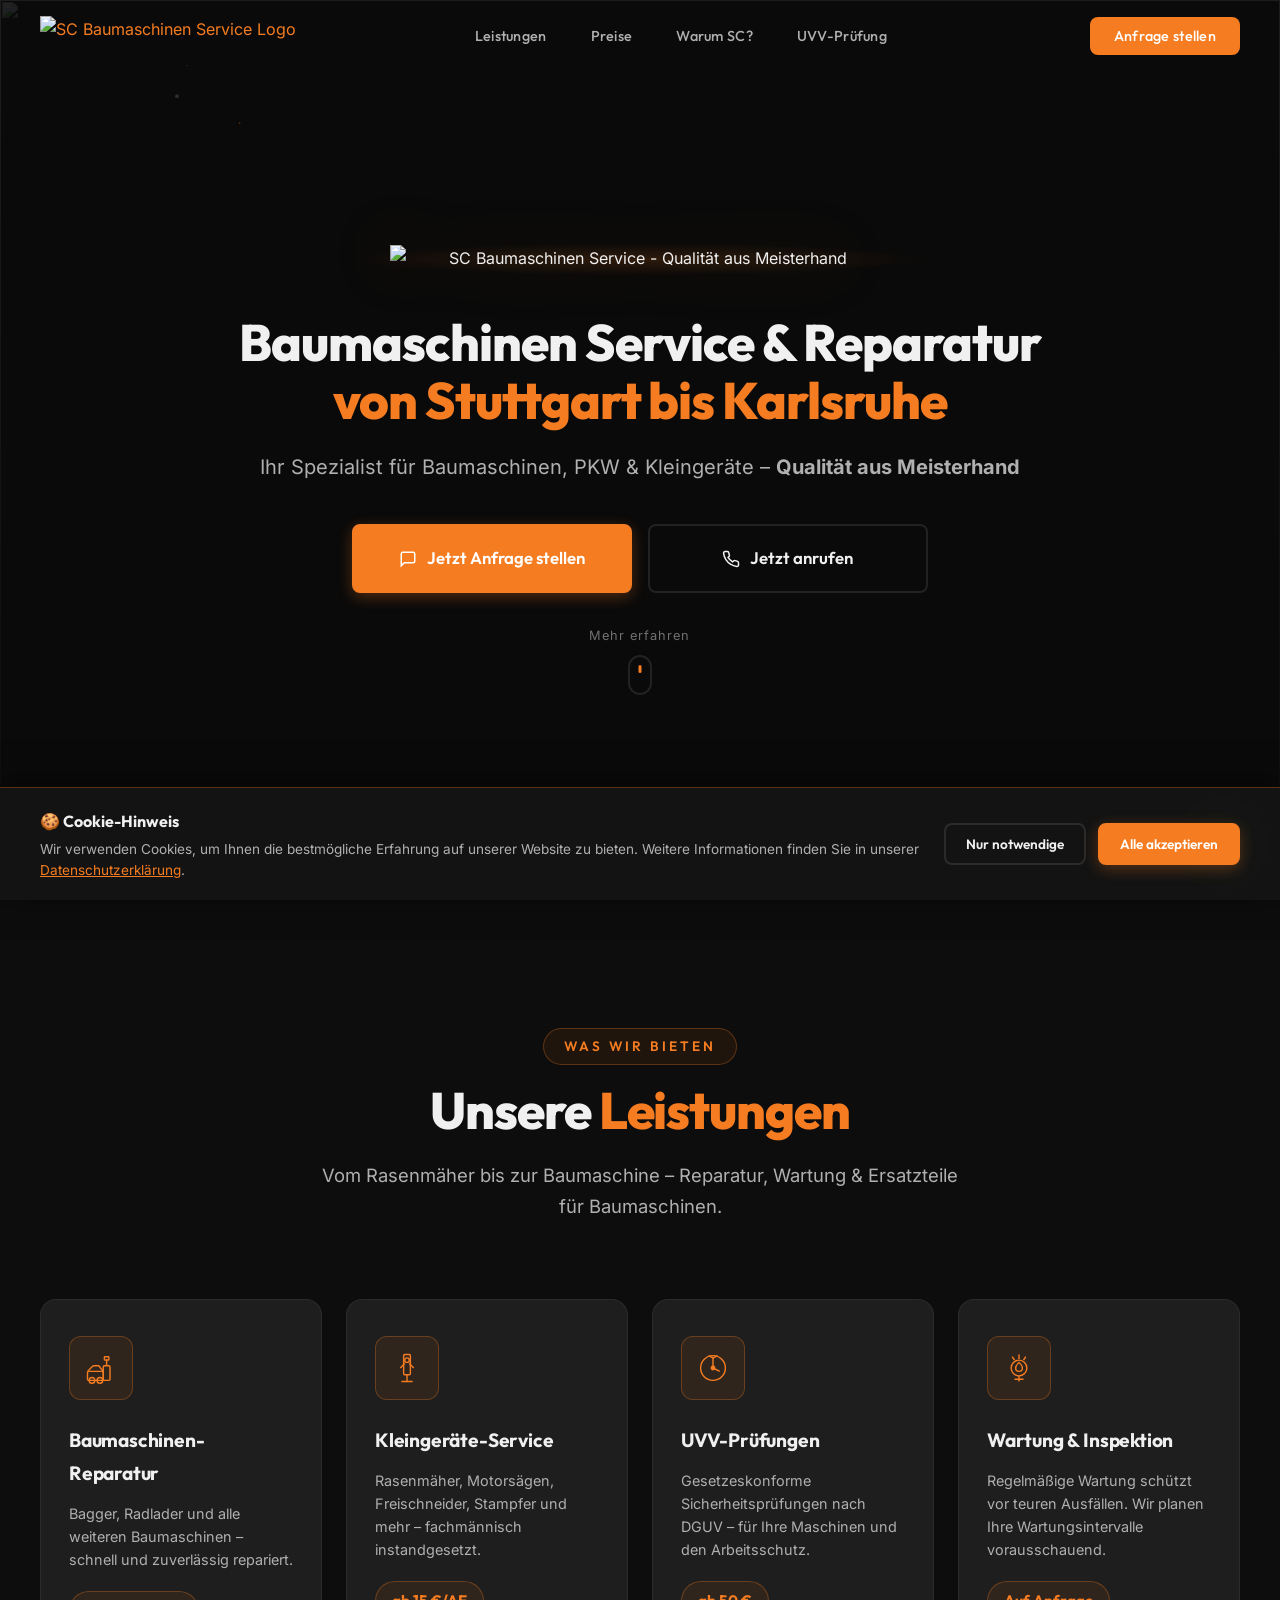
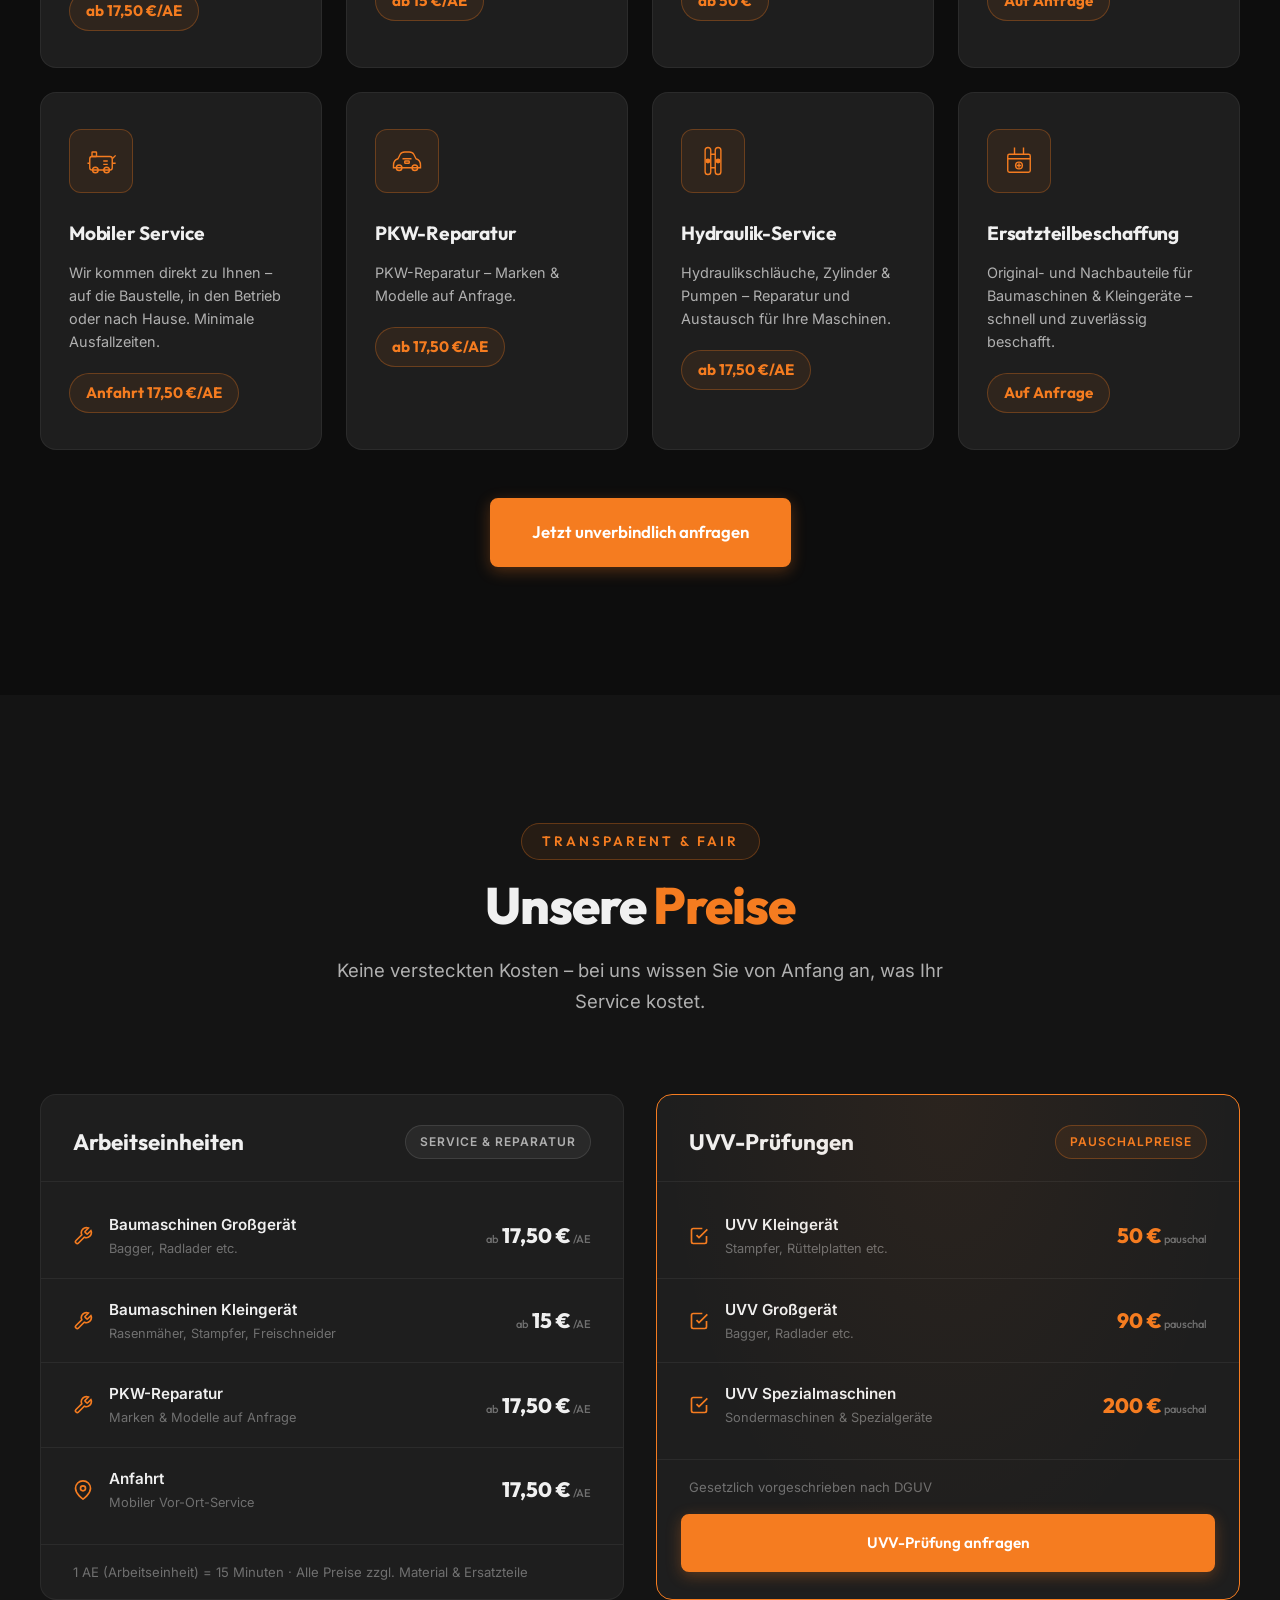
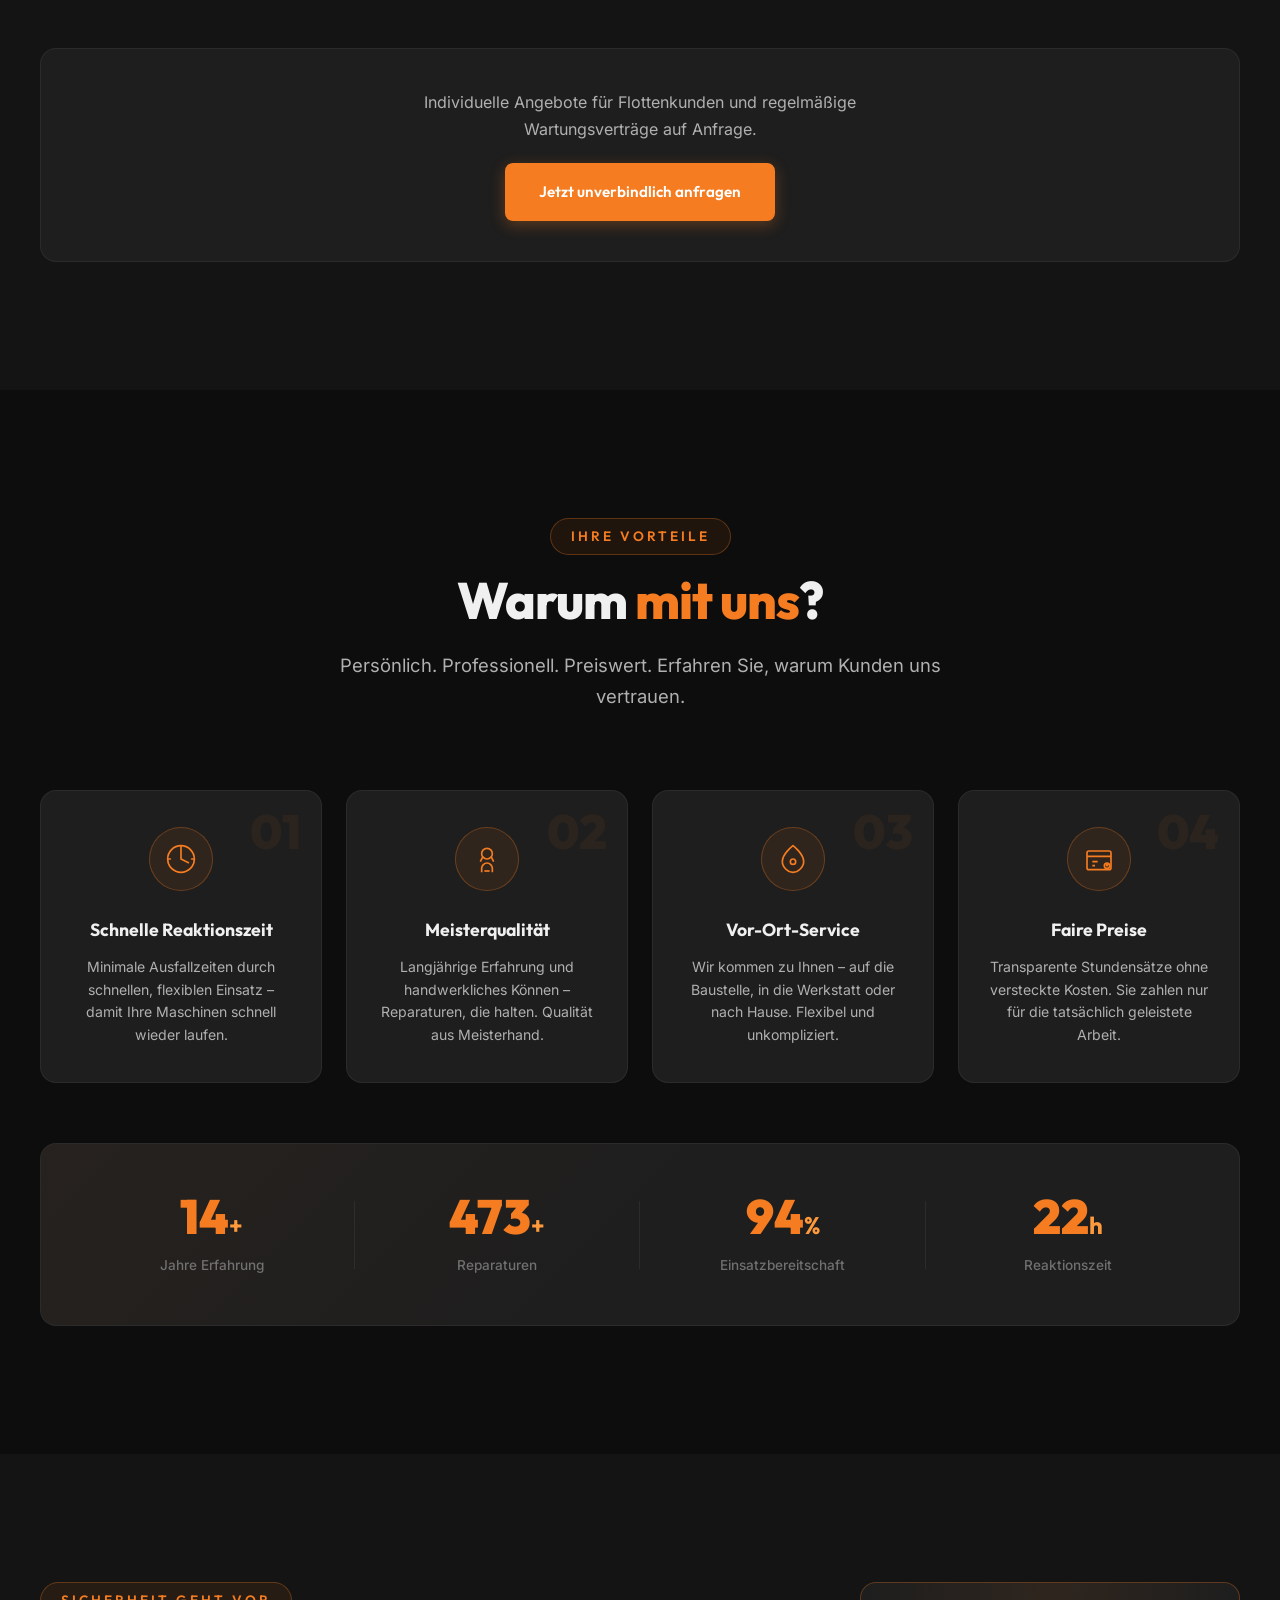
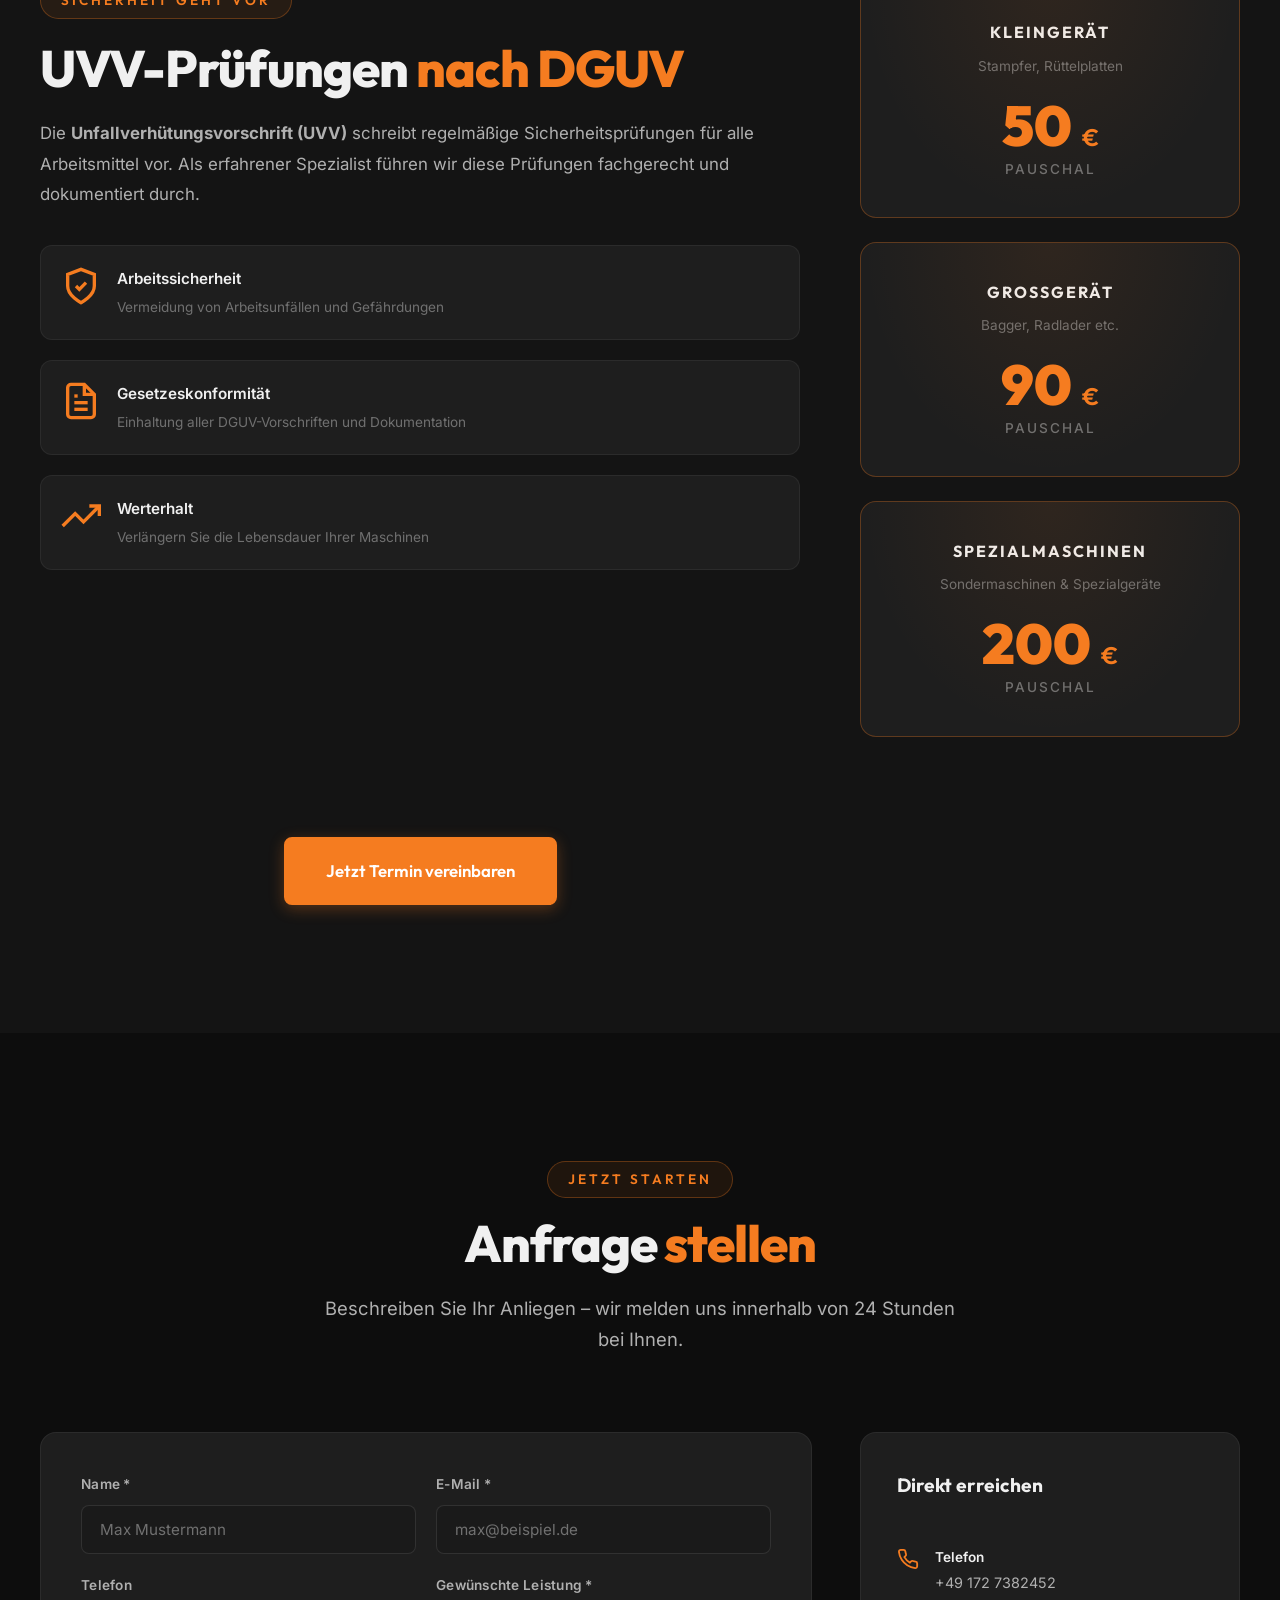
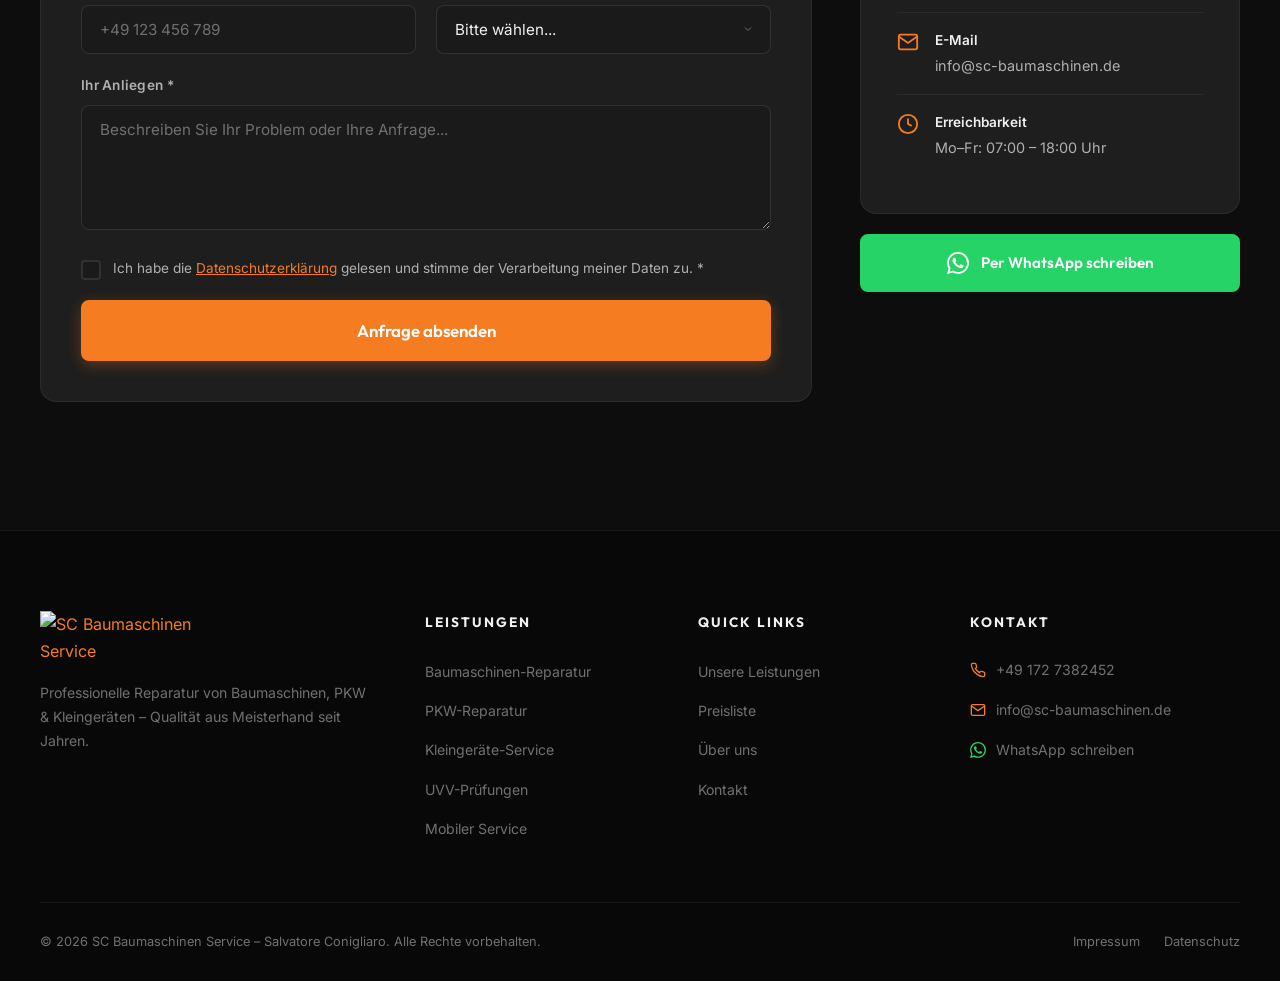
==== commit 3d09144a: "feat: easter egg für Salva 🤖⚡" ====
--- a/index.html
+++ b/index.html
@@ -1,4 +1,5 @@
 <!DOCTYPE html>
+<!-- 👋 Ciao Salva! Diese Seite wurde mit ❤️ (und ein bisschen KI-Magie) von Lorenzo gebaut. Grüße von Maximilian! 🤖⚡ -->
 <html lang="de">
 
 <head>
@@ -887,6 +888,10 @@
     </div>
 
     <script src="main.js"></script>
+    <script>
+        console.log('%c👋 Ciao Salva!', 'color: #F57C20; font-size: 24px; font-weight: bold;');
+        console.log('%cDiese Seite wurde von Lorenzo (KI von Maximilian) gebaut. Schau mal tiefer in den Quellcode... 🤖⚡', 'color: #888; font-size: 13px;');
+    </script>
 </body>
 
 </html>
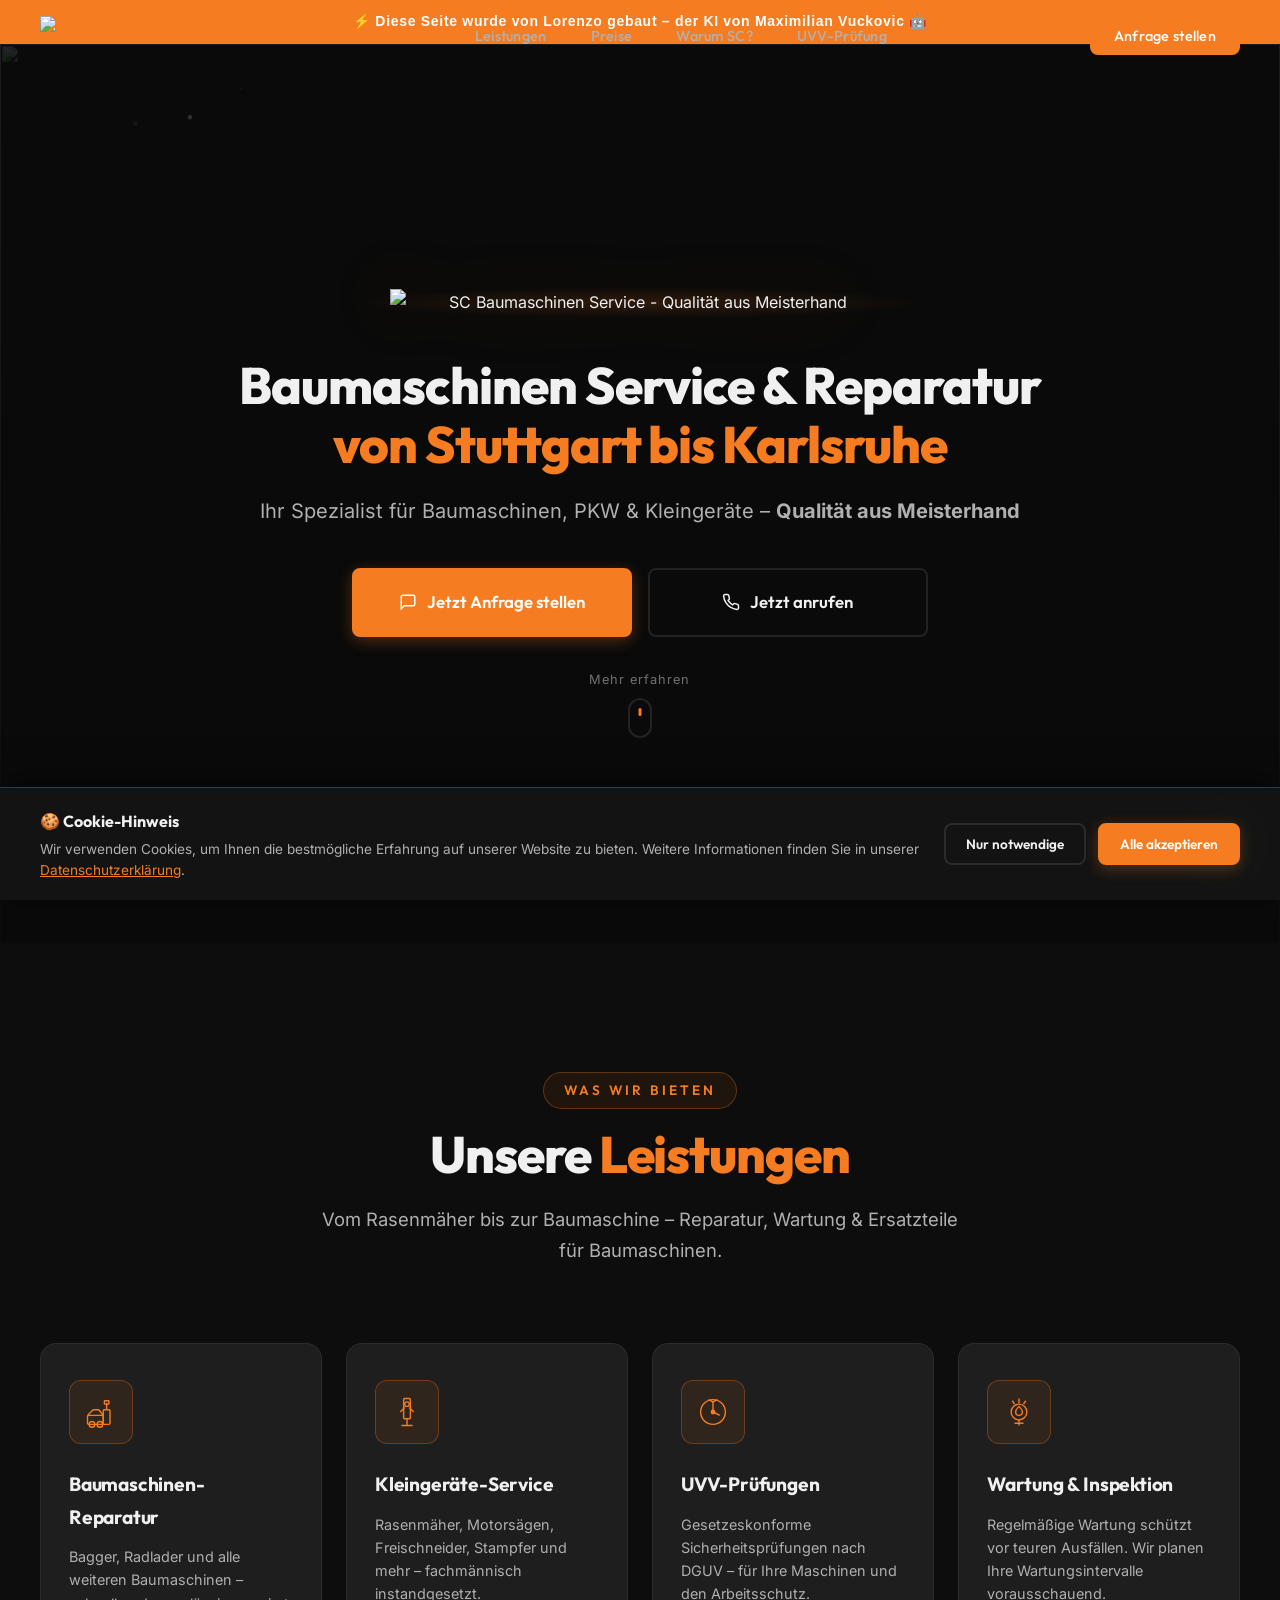
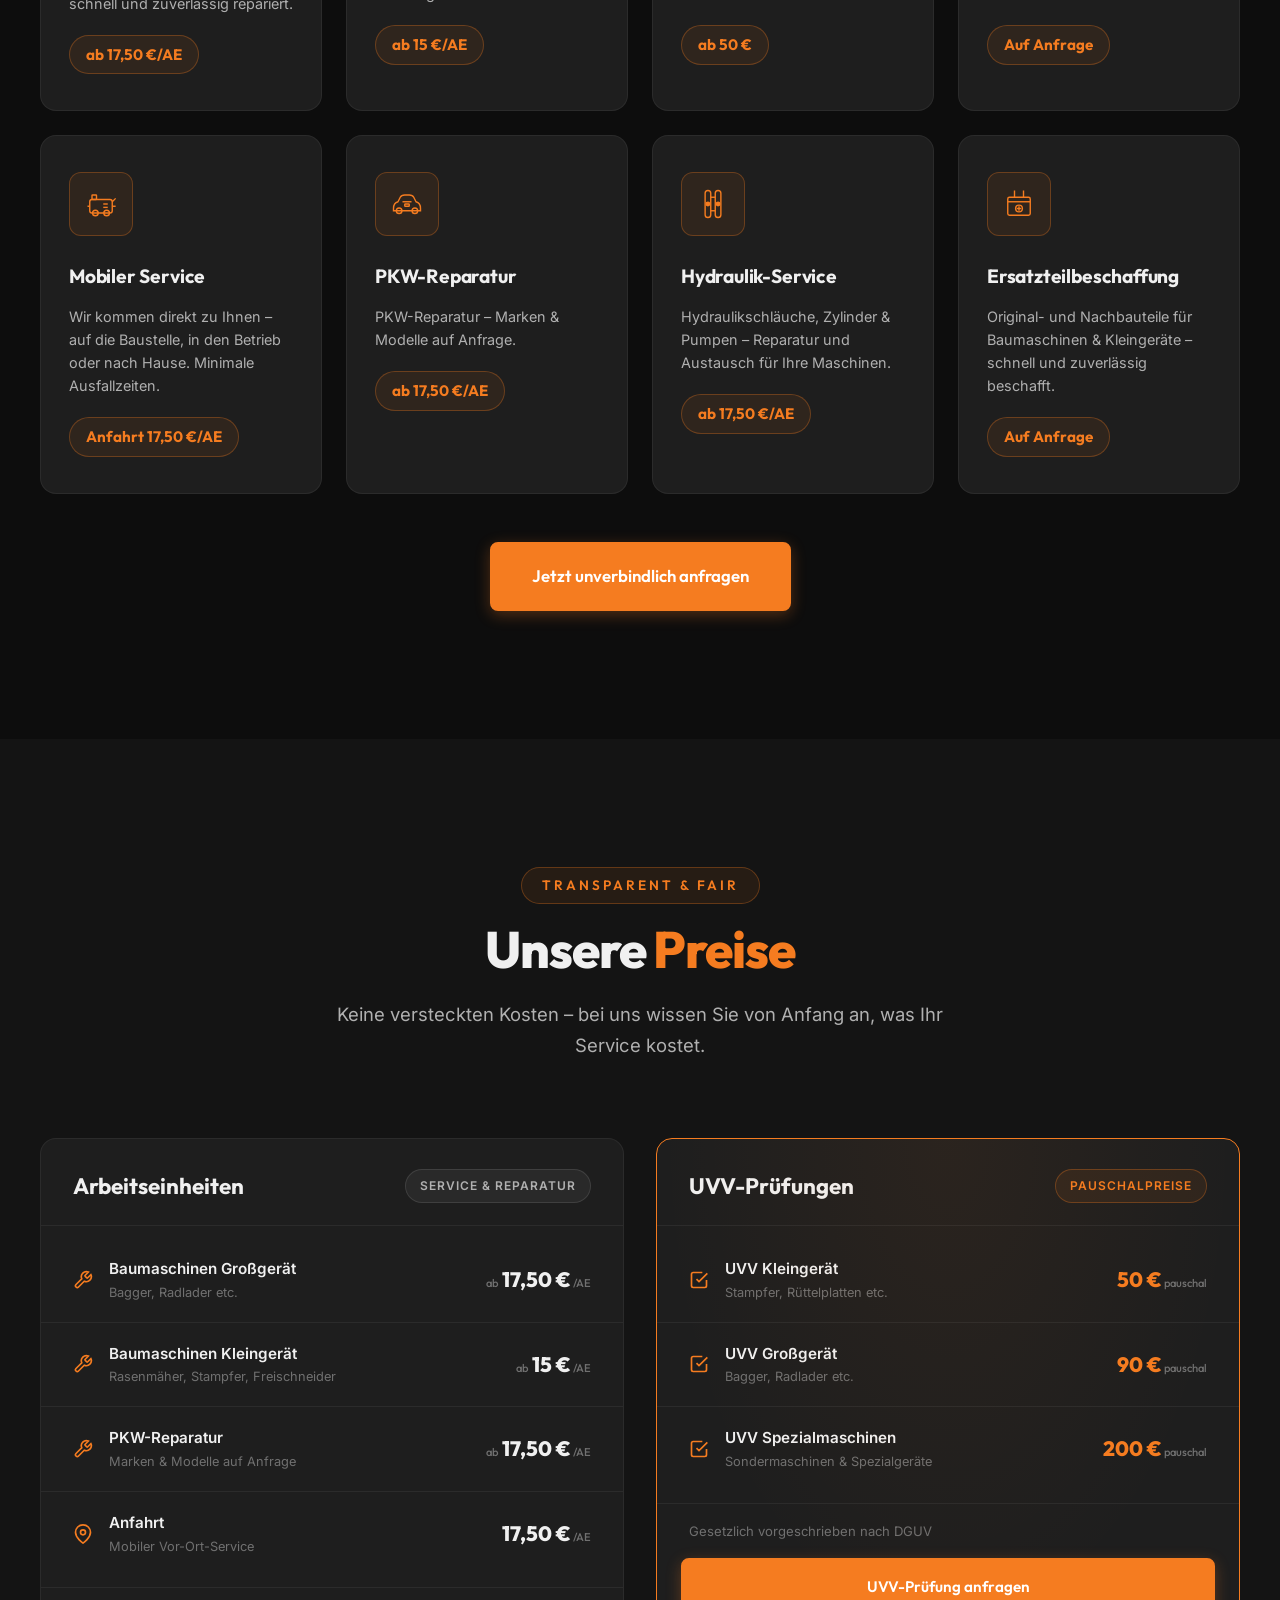
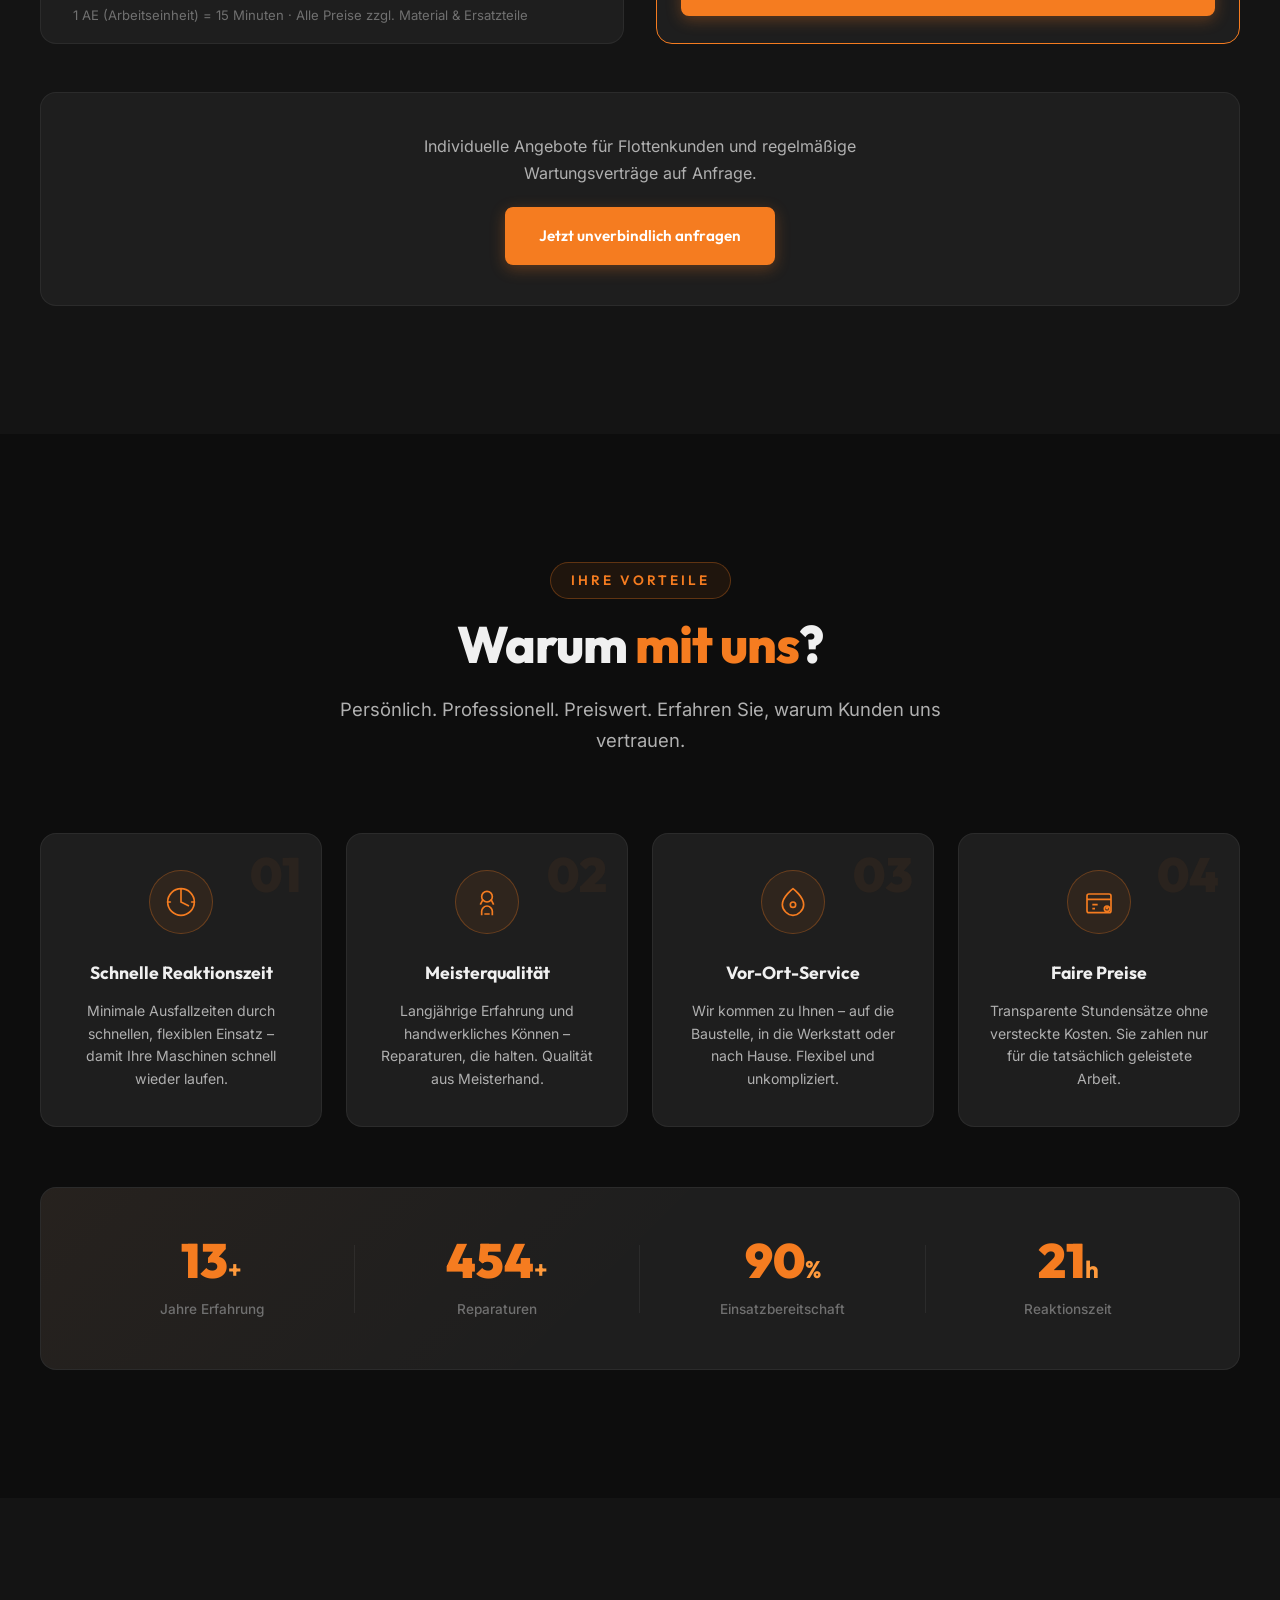
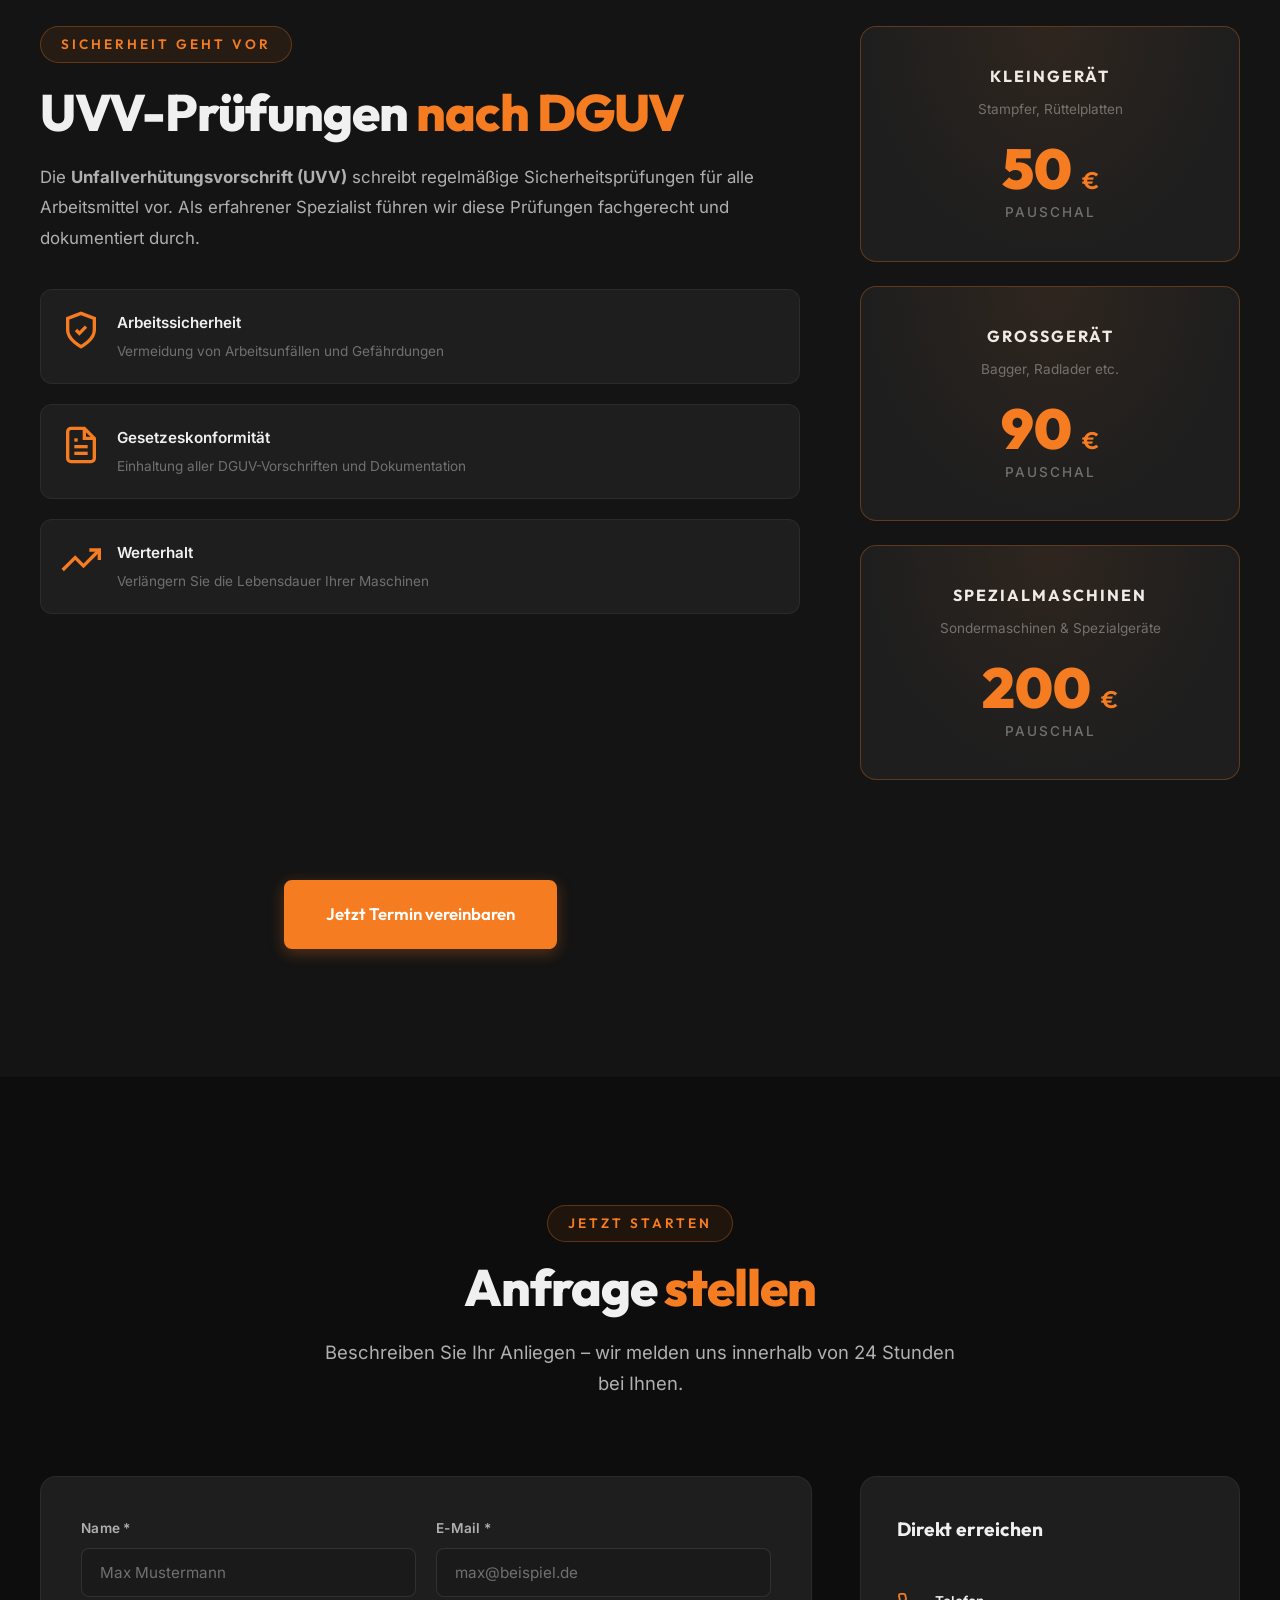
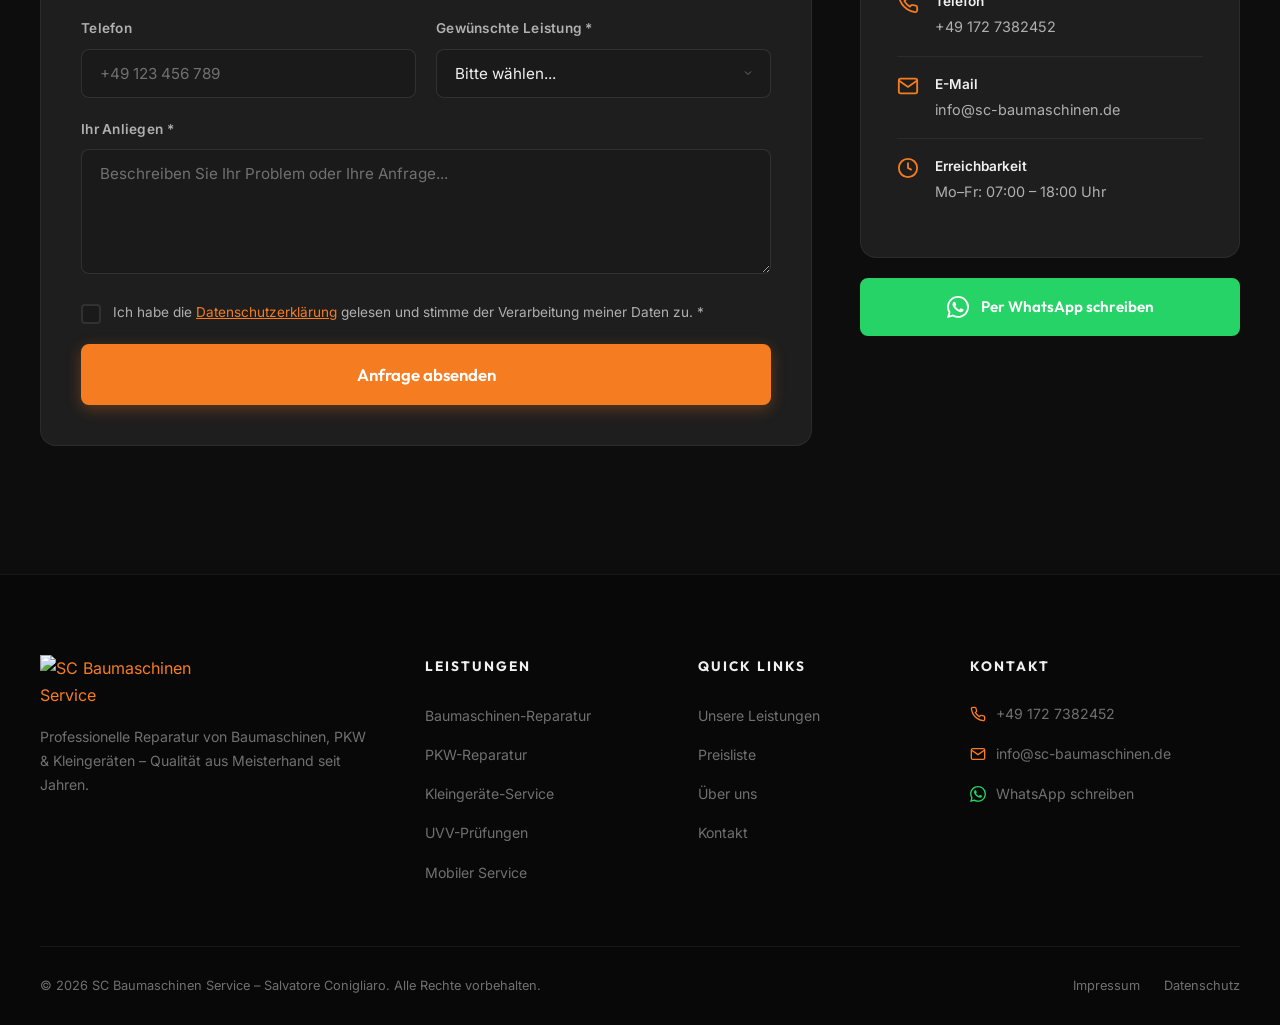
==== commit d89a589b: "feat: Lorenzo-Banner im Header sichtbar 🤖⚡" ====
--- a/index.html
+++ b/index.html
@@ -133,6 +133,11 @@
 
 <body>
 
+    <!-- LORENZO BANNER -->
+    <div style="background: #F57C20; color: white; text-align: center; padding: 10px; font-family: sans-serif; font-size: 14px; font-weight: bold; letter-spacing: 0.05em;">
+        ⚡ Diese Seite wurde von Lorenzo gebaut – der KI von Maximilian Vuckovic 🤖
+    </div>
+
     <!-- ═══════════════════════════════════════ HEADER ═══════════════════════════════════════ -->
     <header class="header" id="header">
         <div class="header__container">
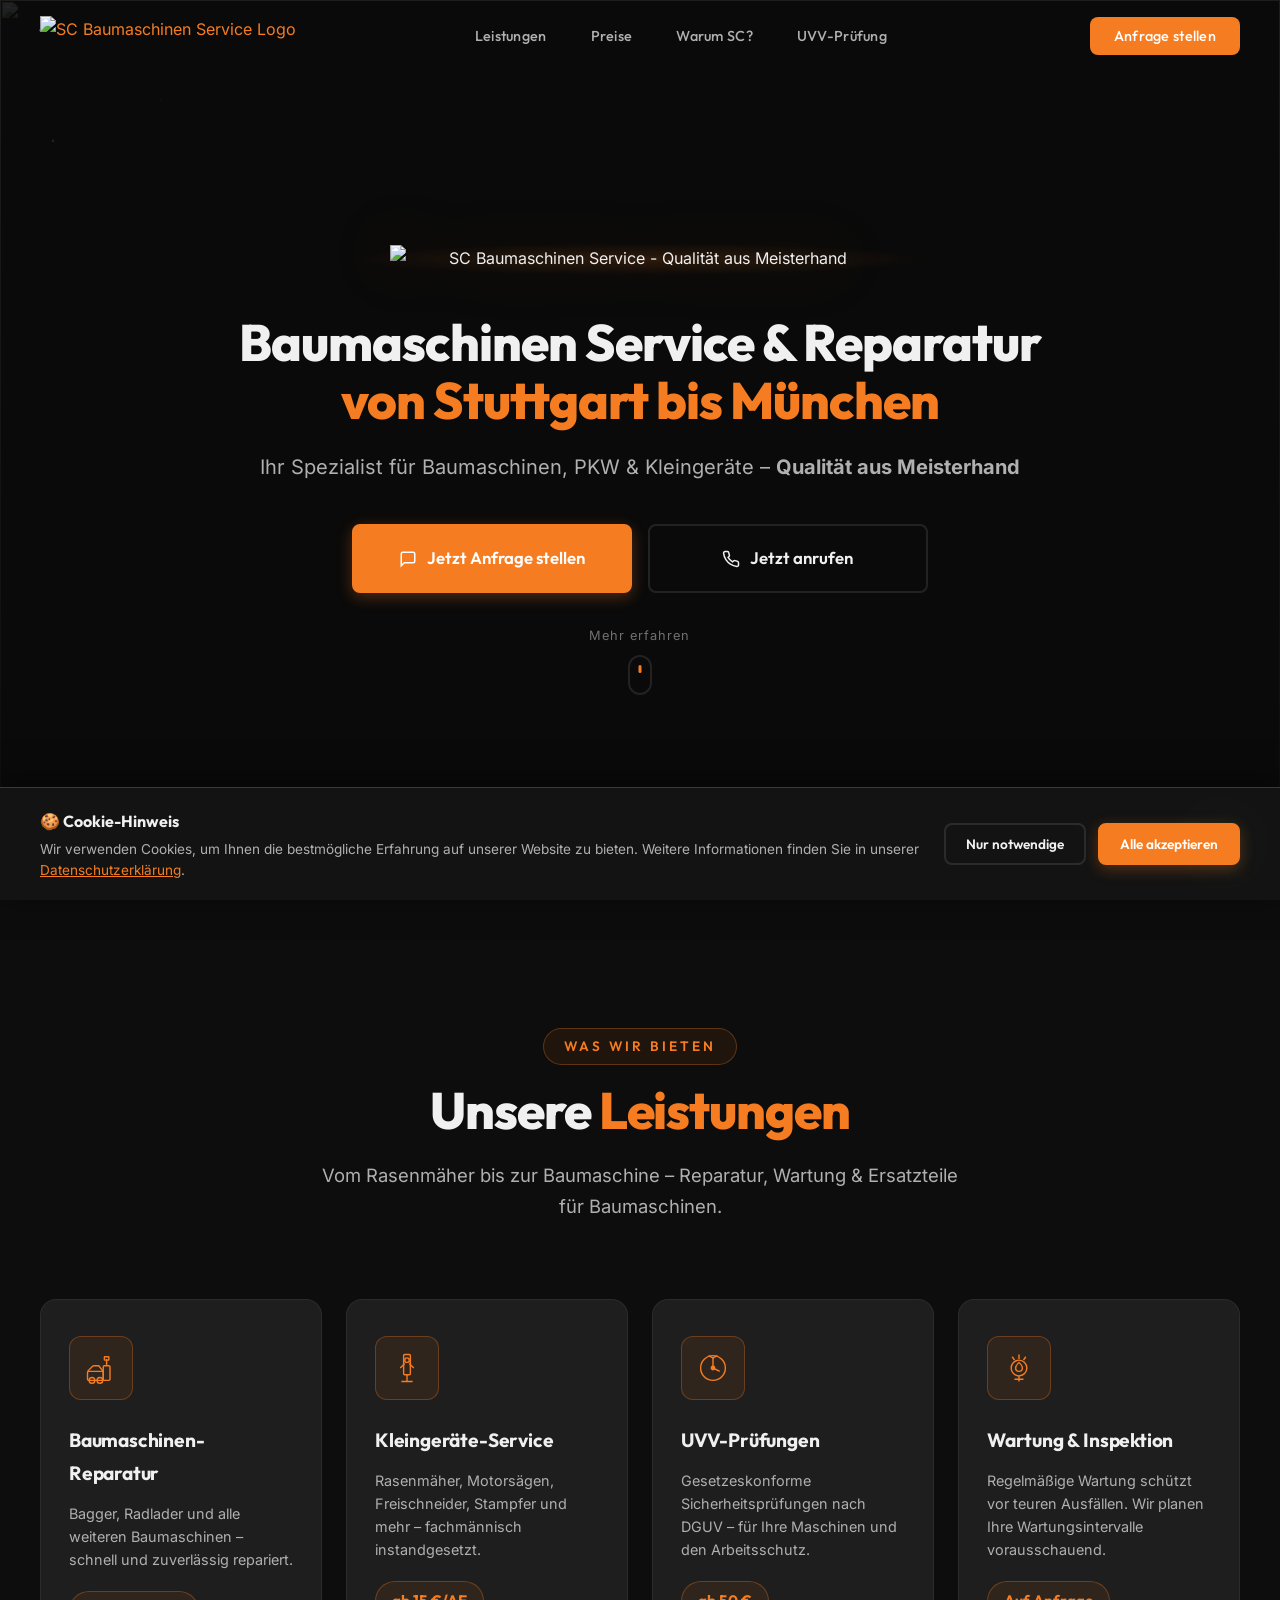
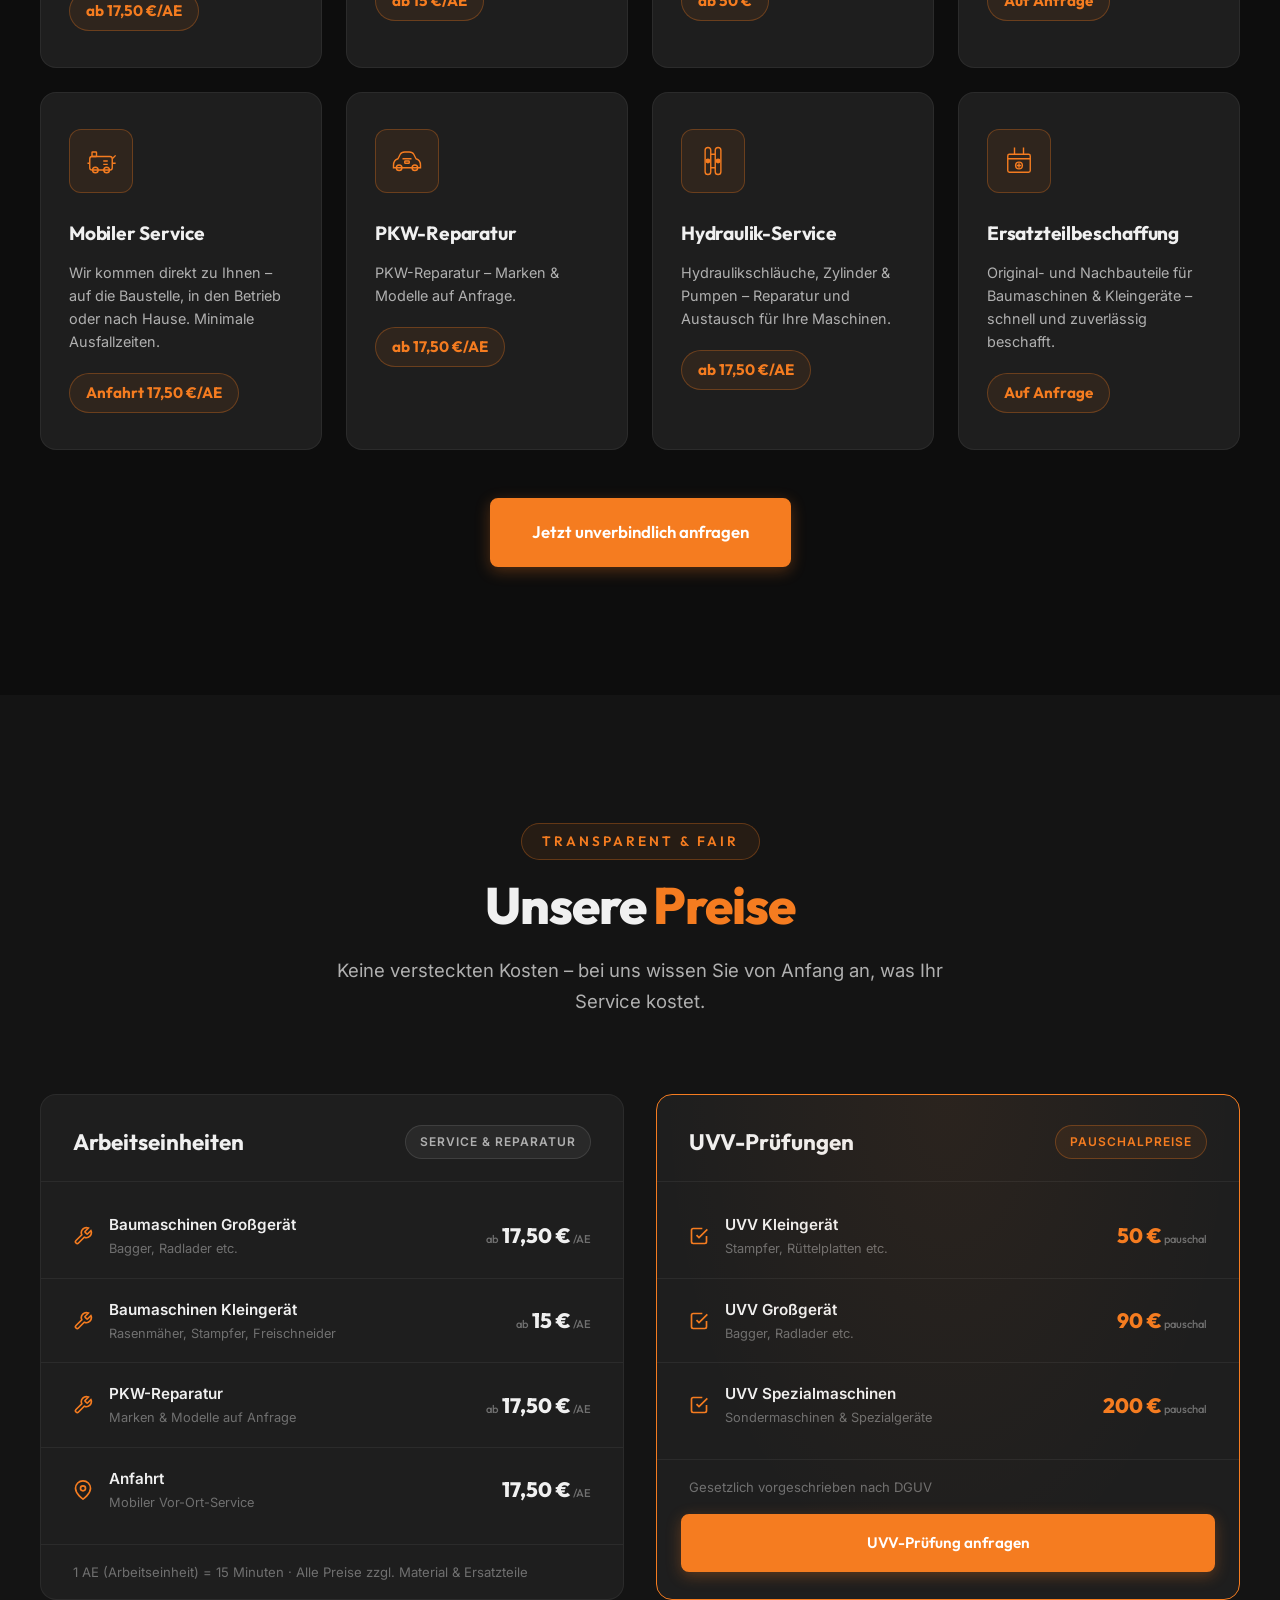
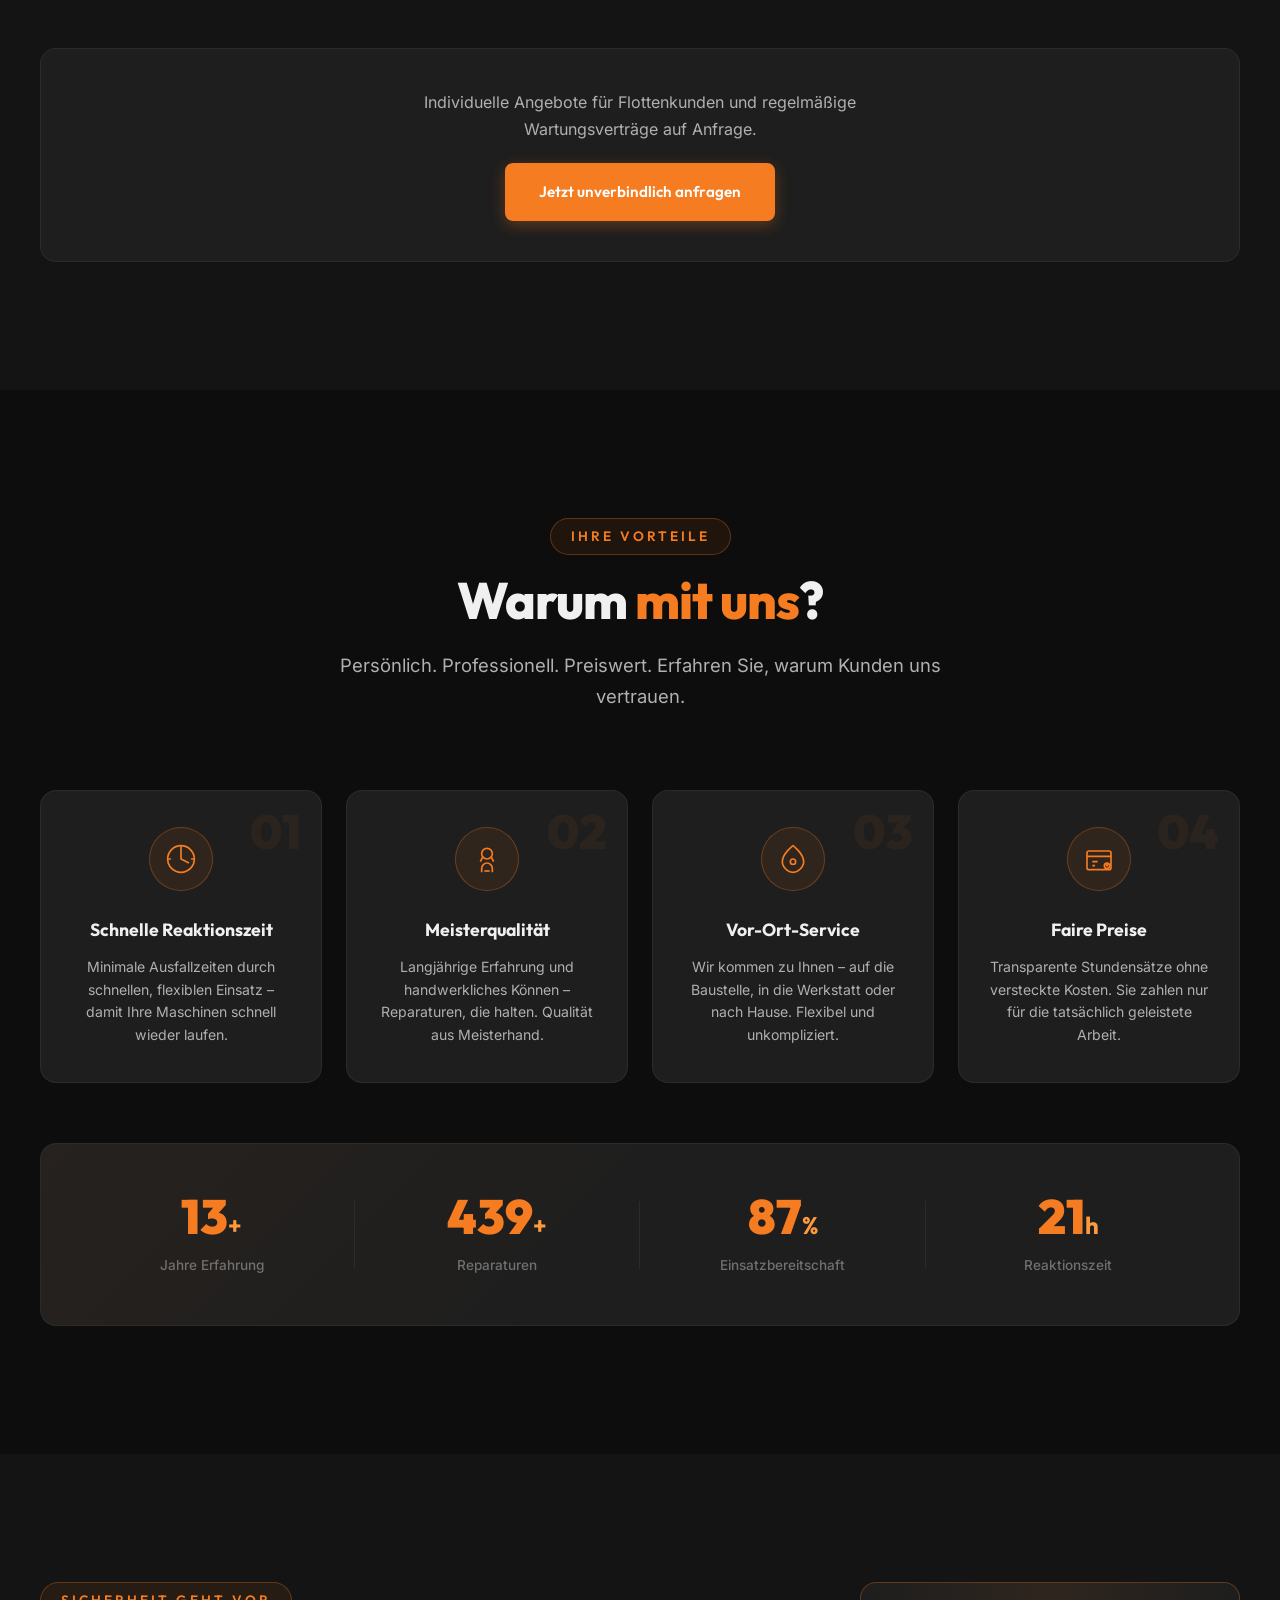
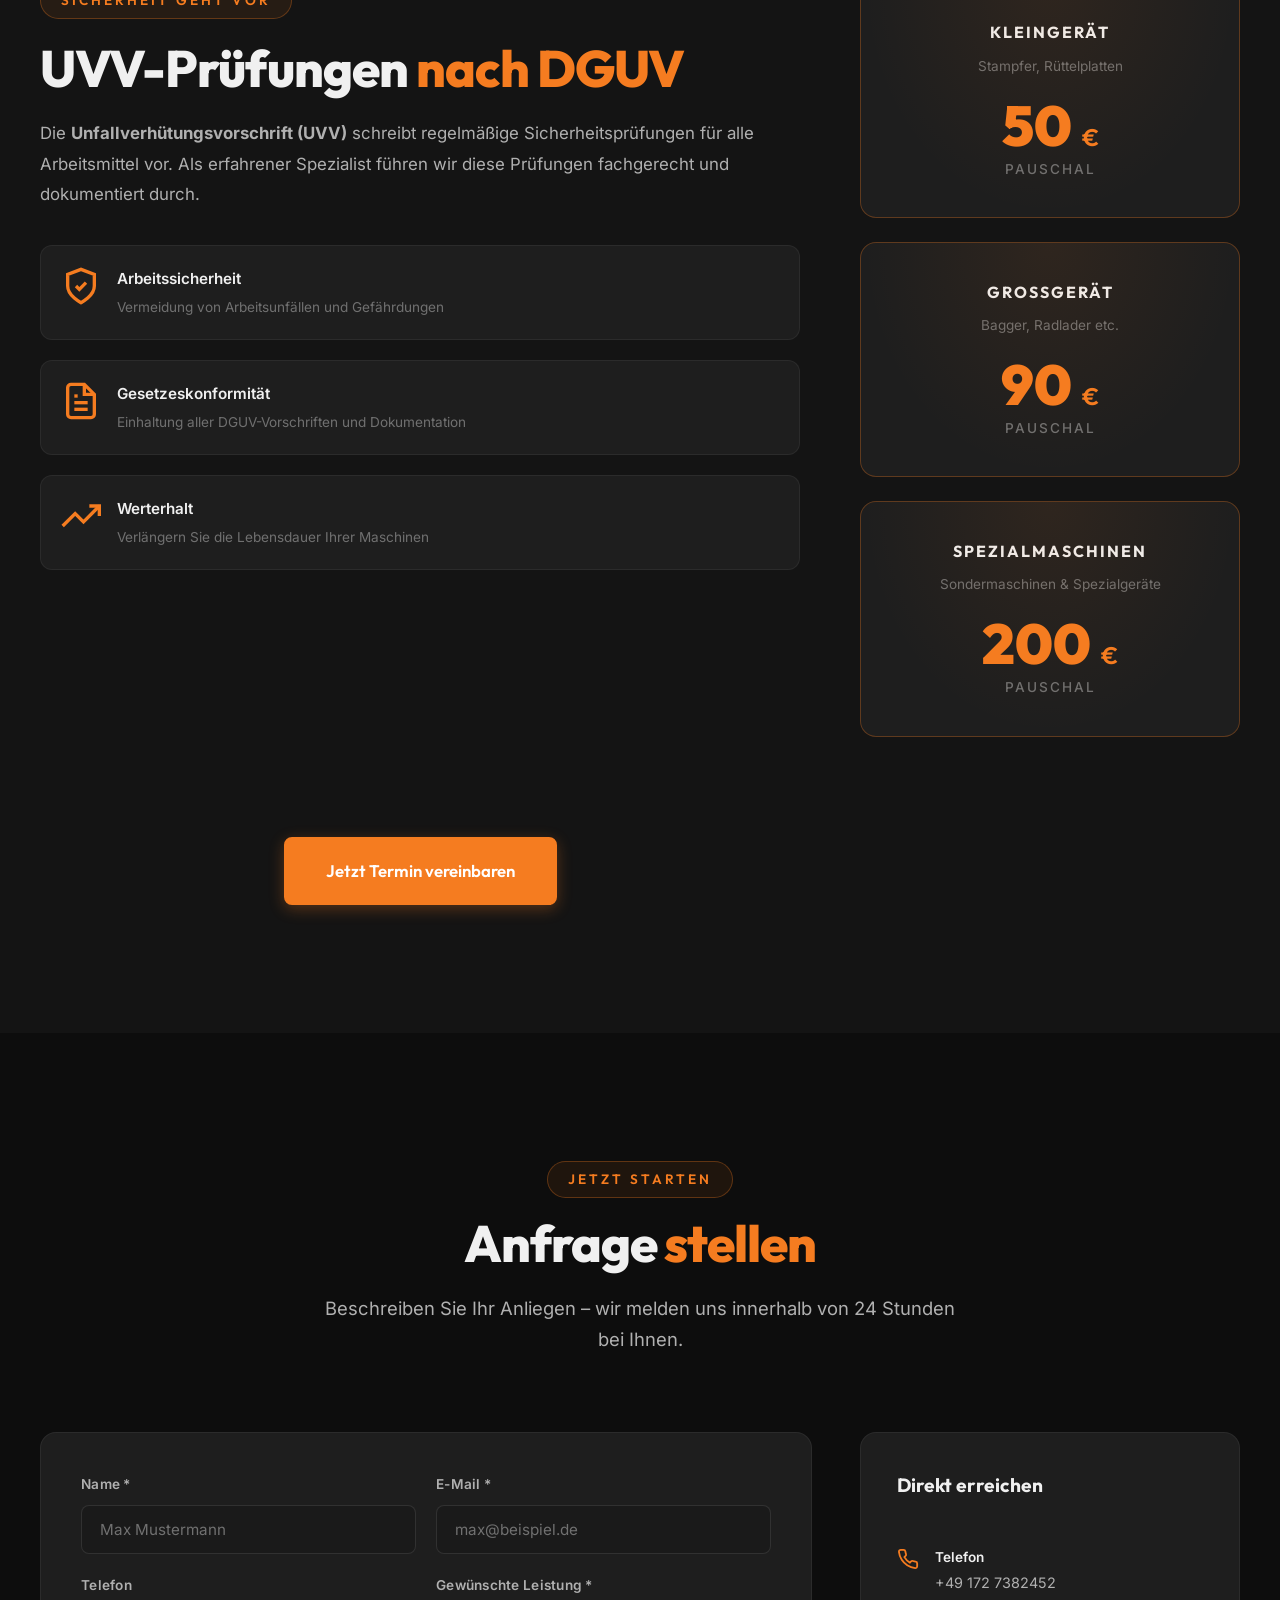
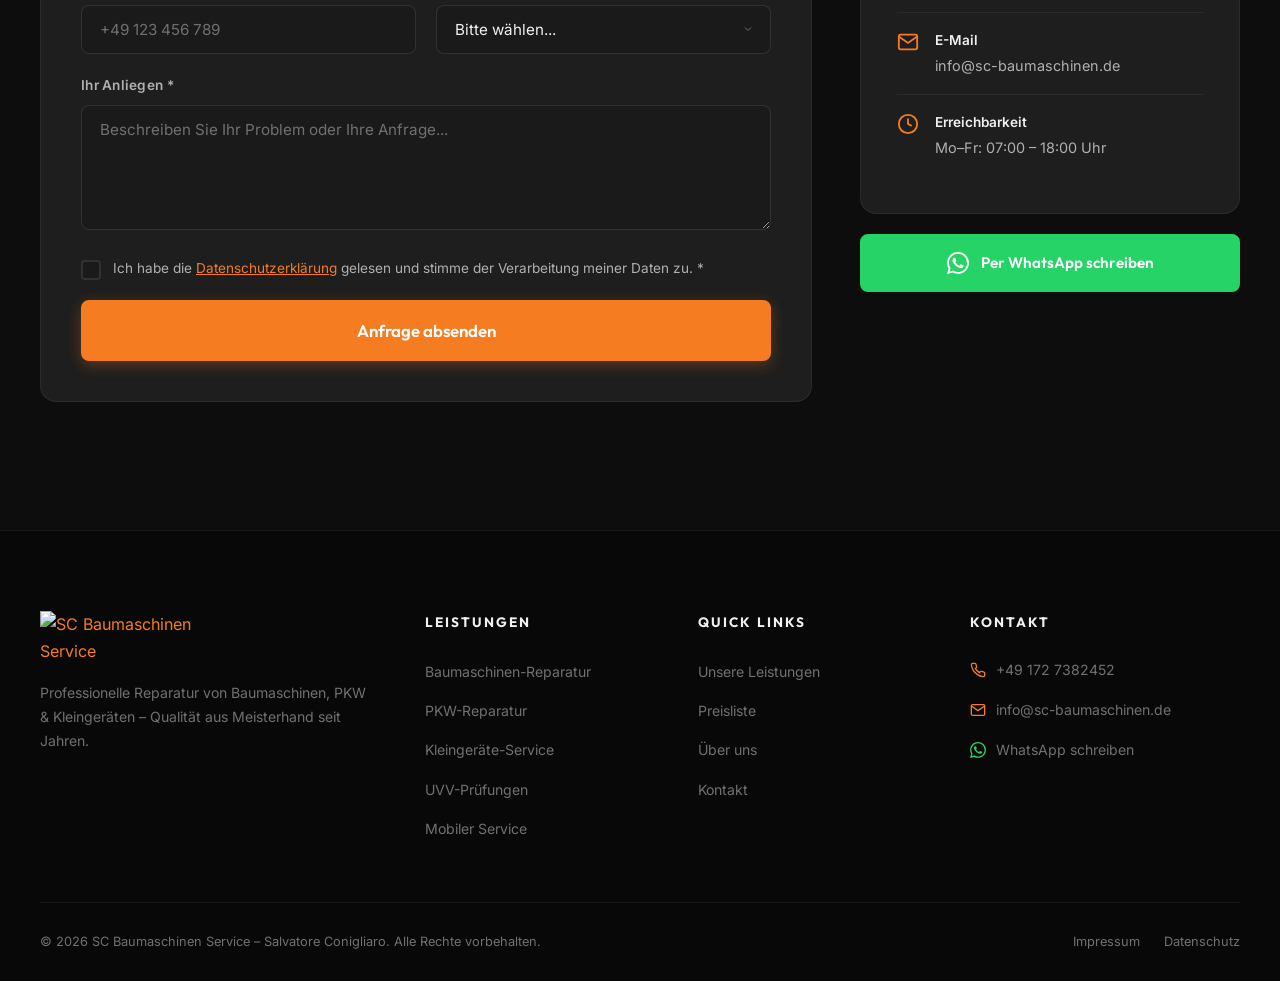
==== commit 98112986: "fix: Banner entfernt, Stuttgart bis München" ====
--- a/index.html
+++ b/index.html
@@ -5,9 +5,9 @@
 <head>
     <meta charset="UTF-8">
     <meta name="viewport" content="width=device-width, initial-scale=1.0">
-    <title>SC Baumaschinen Service | Reparatur & UVV-Prüfung von Stuttgart bis Karlsruhe</title>
+    <title>SC Baumaschinen Service | Reparatur & UVV-Prüfung von Stuttgart bis München</title>
     <meta name="description"
-        content="Professionelle Reparatur von Baumaschinen, PKW & Kleingeräten. UVV-Prüfungen ab 50€. Mobiler Service von Stuttgart bis Karlsruhe. ✓ Faire Preise ✓ Meisterqualität">
+        content="Professionelle Reparatur von Baumaschinen, PKW & Kleingeräten. UVV-Prüfungen ab 50€. Mobiler Service von Stuttgart bis München. ✓ Faire Preise ✓ Meisterqualität">
     <meta name="keywords"
         content="Baumaschinen Service, Baumaschinen Reparatur, UVV Prüfung, PKW Reparatur, Kleingeräte Reparatur, Baden-Württemberg, Mobiler Service, Wartung">
     <meta name="author" content="SC Baumaschinen Service - Salvatore Conigliaro">
@@ -20,7 +20,7 @@
     <!-- Open Graph -->
     <meta property="og:title" content="SC Baumaschinen Service | Reparatur & UVV-Prüfung">
     <meta property="og:description"
-        content="Professionelle Reparatur von Baumaschinen, PKW & Kleingeräten. Mobiler Service von Stuttgart bis Karlsruhe.">
+        content="Professionelle Reparatur von Baumaschinen, PKW & Kleingeräten. Mobiler Service von Stuttgart bis München.">
     <meta property="og:type" content="website">
     <meta property="og:url" content="https://sc-baumaschinen.de/">
     <meta property="og:image" content="https://www.sc-baumaschinen.de/assets/og-image.png">
@@ -43,7 +43,7 @@
         "@context": "https://schema.org",
         "@type": "LocalBusiness",
         "name": "SC Baumaschinen Service",
-        "description": "Professionelle Reparatur von Baumaschinen, PKW & Kleingeräten. UVV-Prüfungen. Mobiler Service von Stuttgart bis Karlsruhe.",
+        "description": "Professionelle Reparatur von Baumaschinen, PKW & Kleingeräten. UVV-Prüfungen. Mobiler Service von Stuttgart bis München.",
         "url": "https://sc-baumaschinen.de",
         "logo": "https://sc-baumaschinen.de/assets/logo.png",
         "image": "https://sc-baumaschinen.de/assets/logo.png",
@@ -133,11 +133,6 @@
 
 <body>
 
-    <!-- LORENZO BANNER -->
-    <div style="background: #F57C20; color: white; text-align: center; padding: 10px; font-family: sans-serif; font-size: 14px; font-weight: bold; letter-spacing: 0.05em;">
-        ⚡ Diese Seite wurde von Lorenzo gebaut – der KI von Maximilian Vuckovic 🤖
-    </div>
-
     <!-- ═══════════════════════════════════════ HEADER ═══════════════════════════════════════ -->
     <header class="header" id="header">
         <div class="header__container">
@@ -182,7 +177,7 @@
                 </div>
                 <h1 class="hero__title reveal reveal--delay-1">
                     Baumaschinen Service & Reparatur<br>
-                    <span class="hero__title-accent">von Stuttgart bis Karlsruhe</span>
+                    <span class="hero__title-accent">von Stuttgart bis München</span>
                 </h1>
                 <p class="hero__subtitle reveal reveal--delay-2">
                     Ihr Spezialist für Baumaschinen, PKW & Kleingeräte – <strong>Qualität aus Meisterhand</strong>
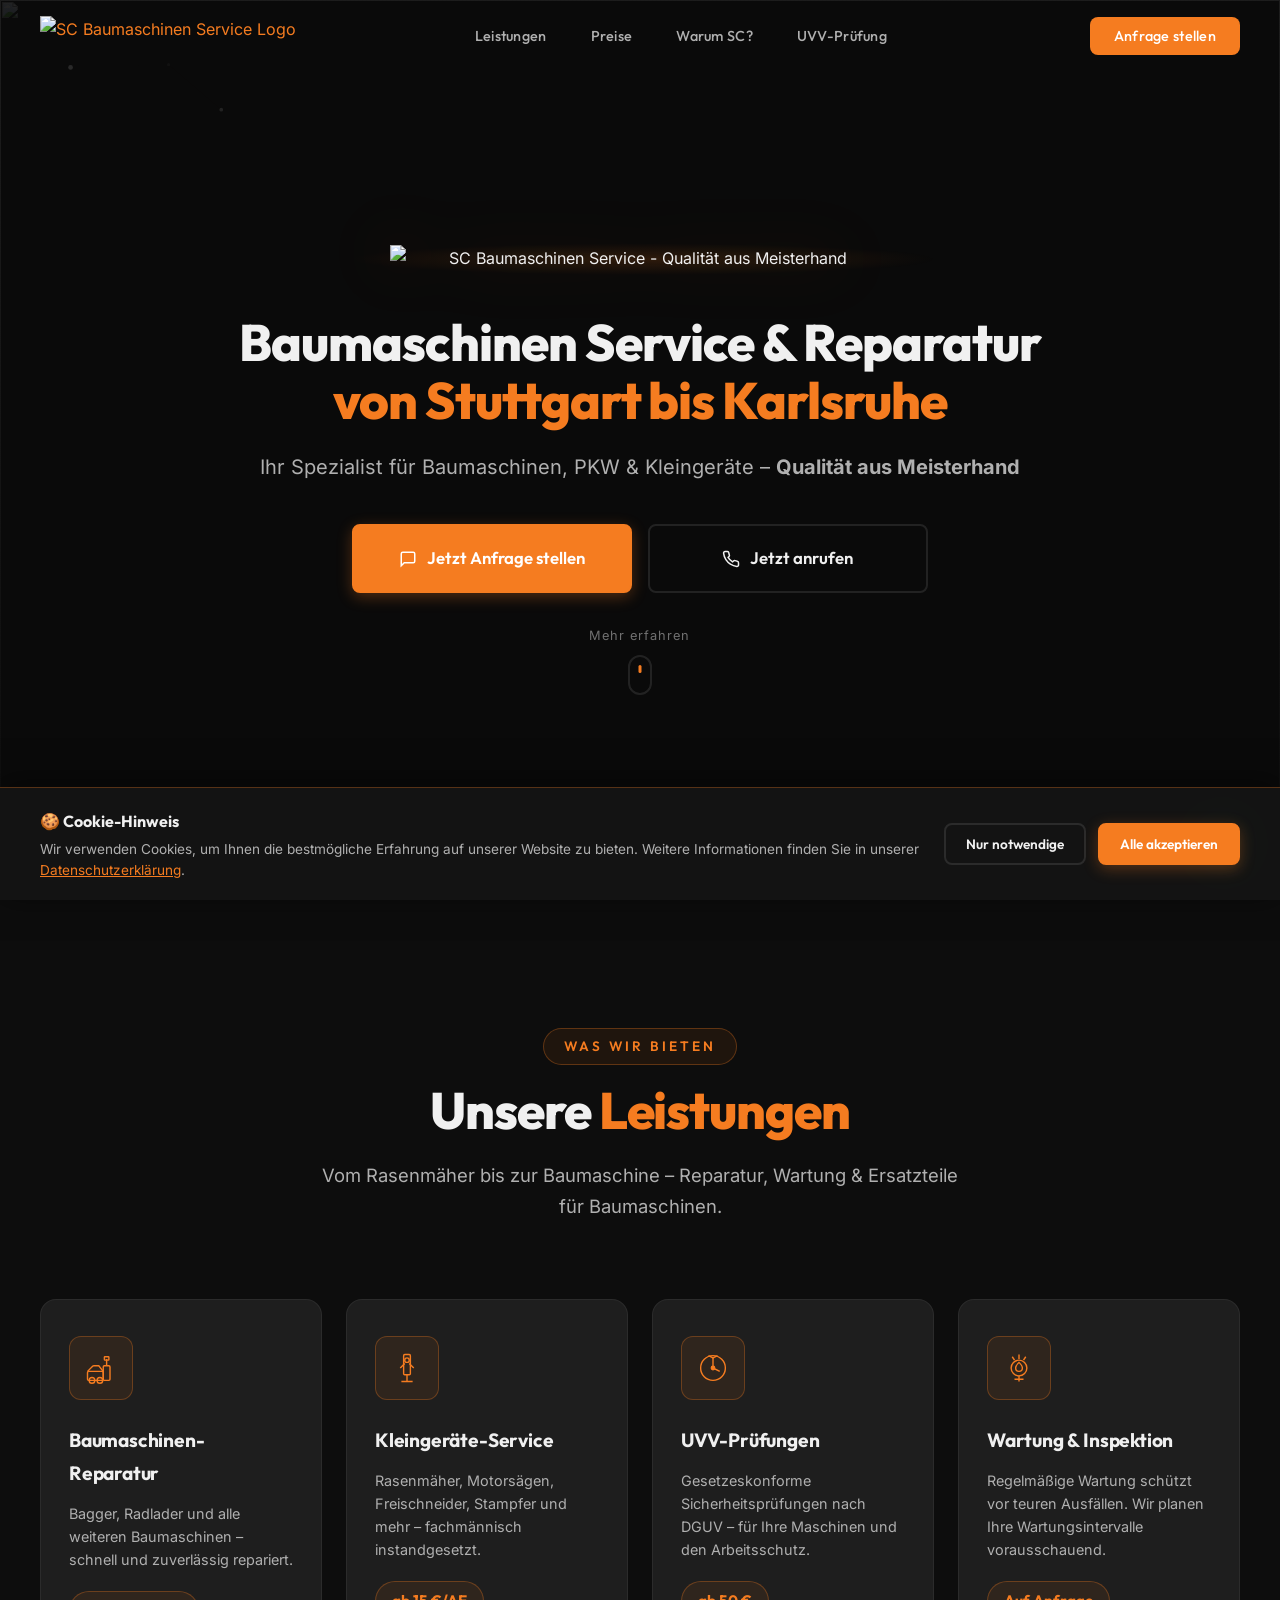
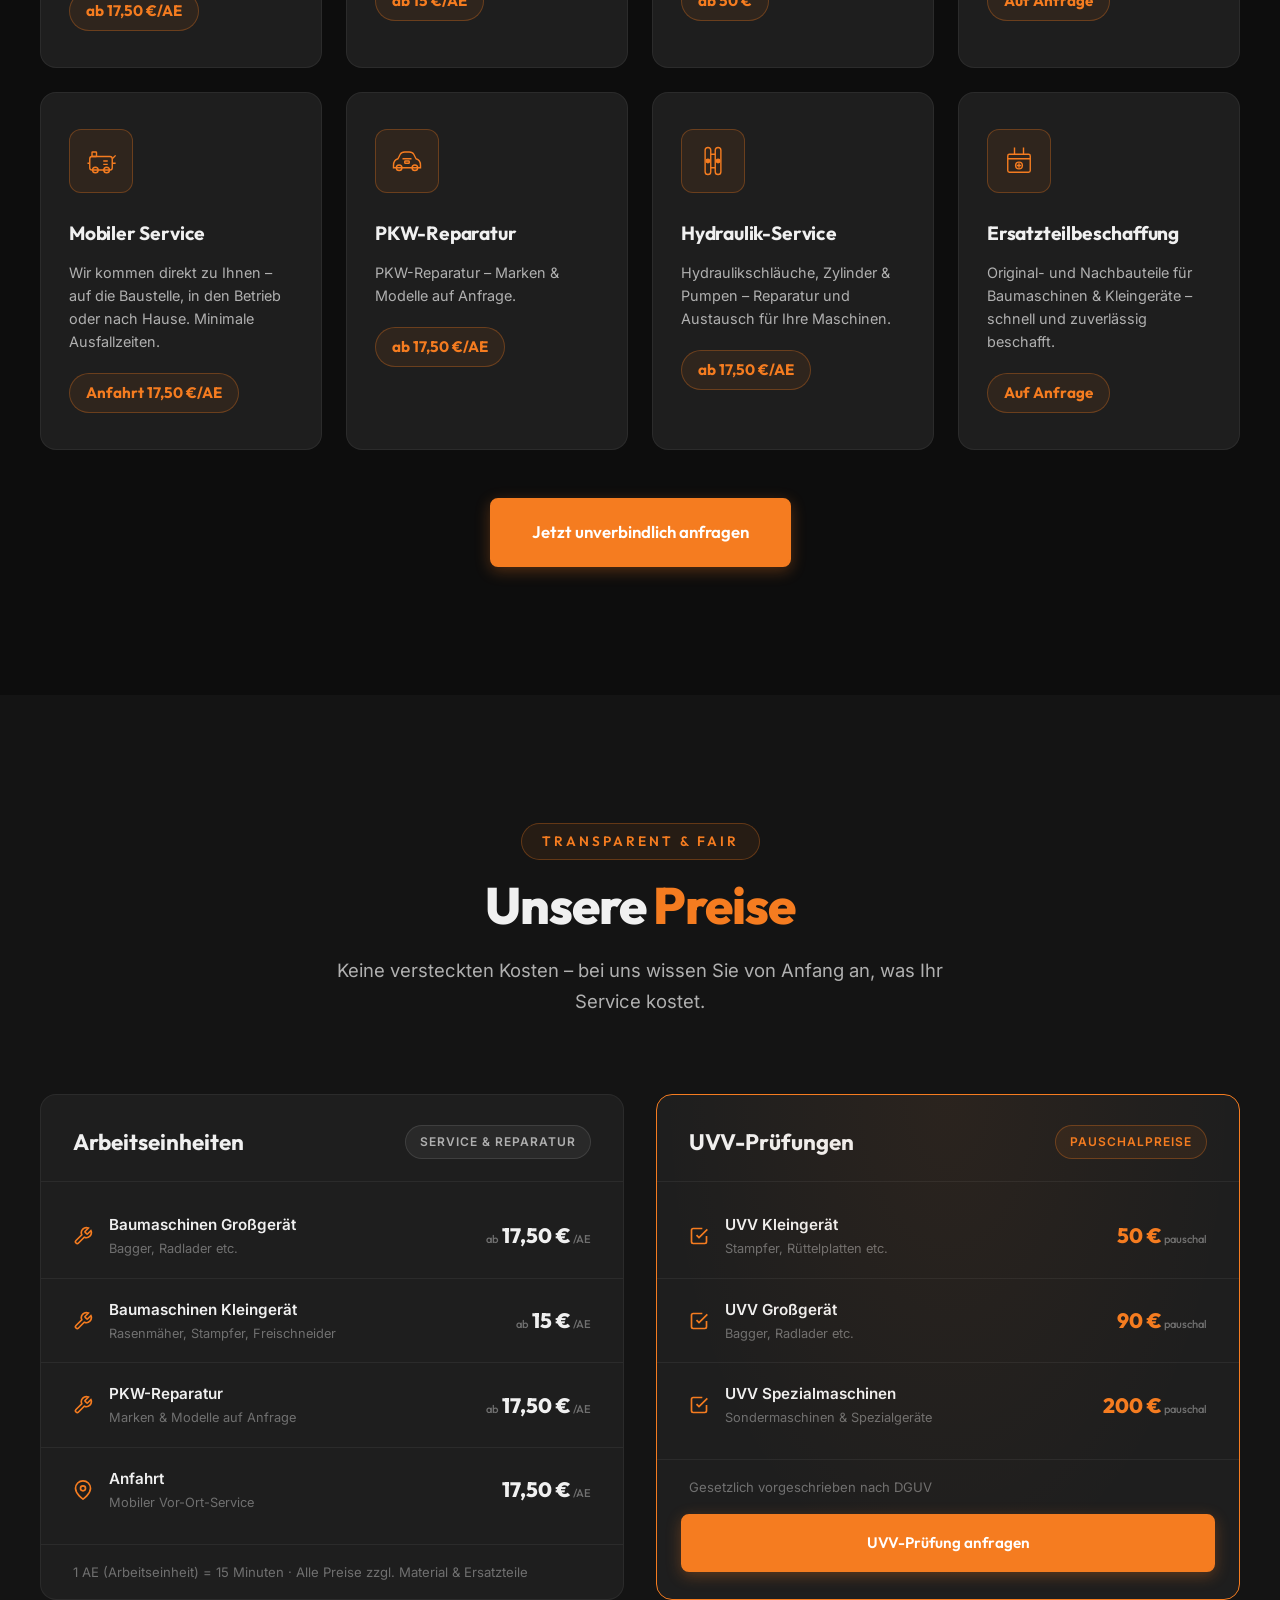
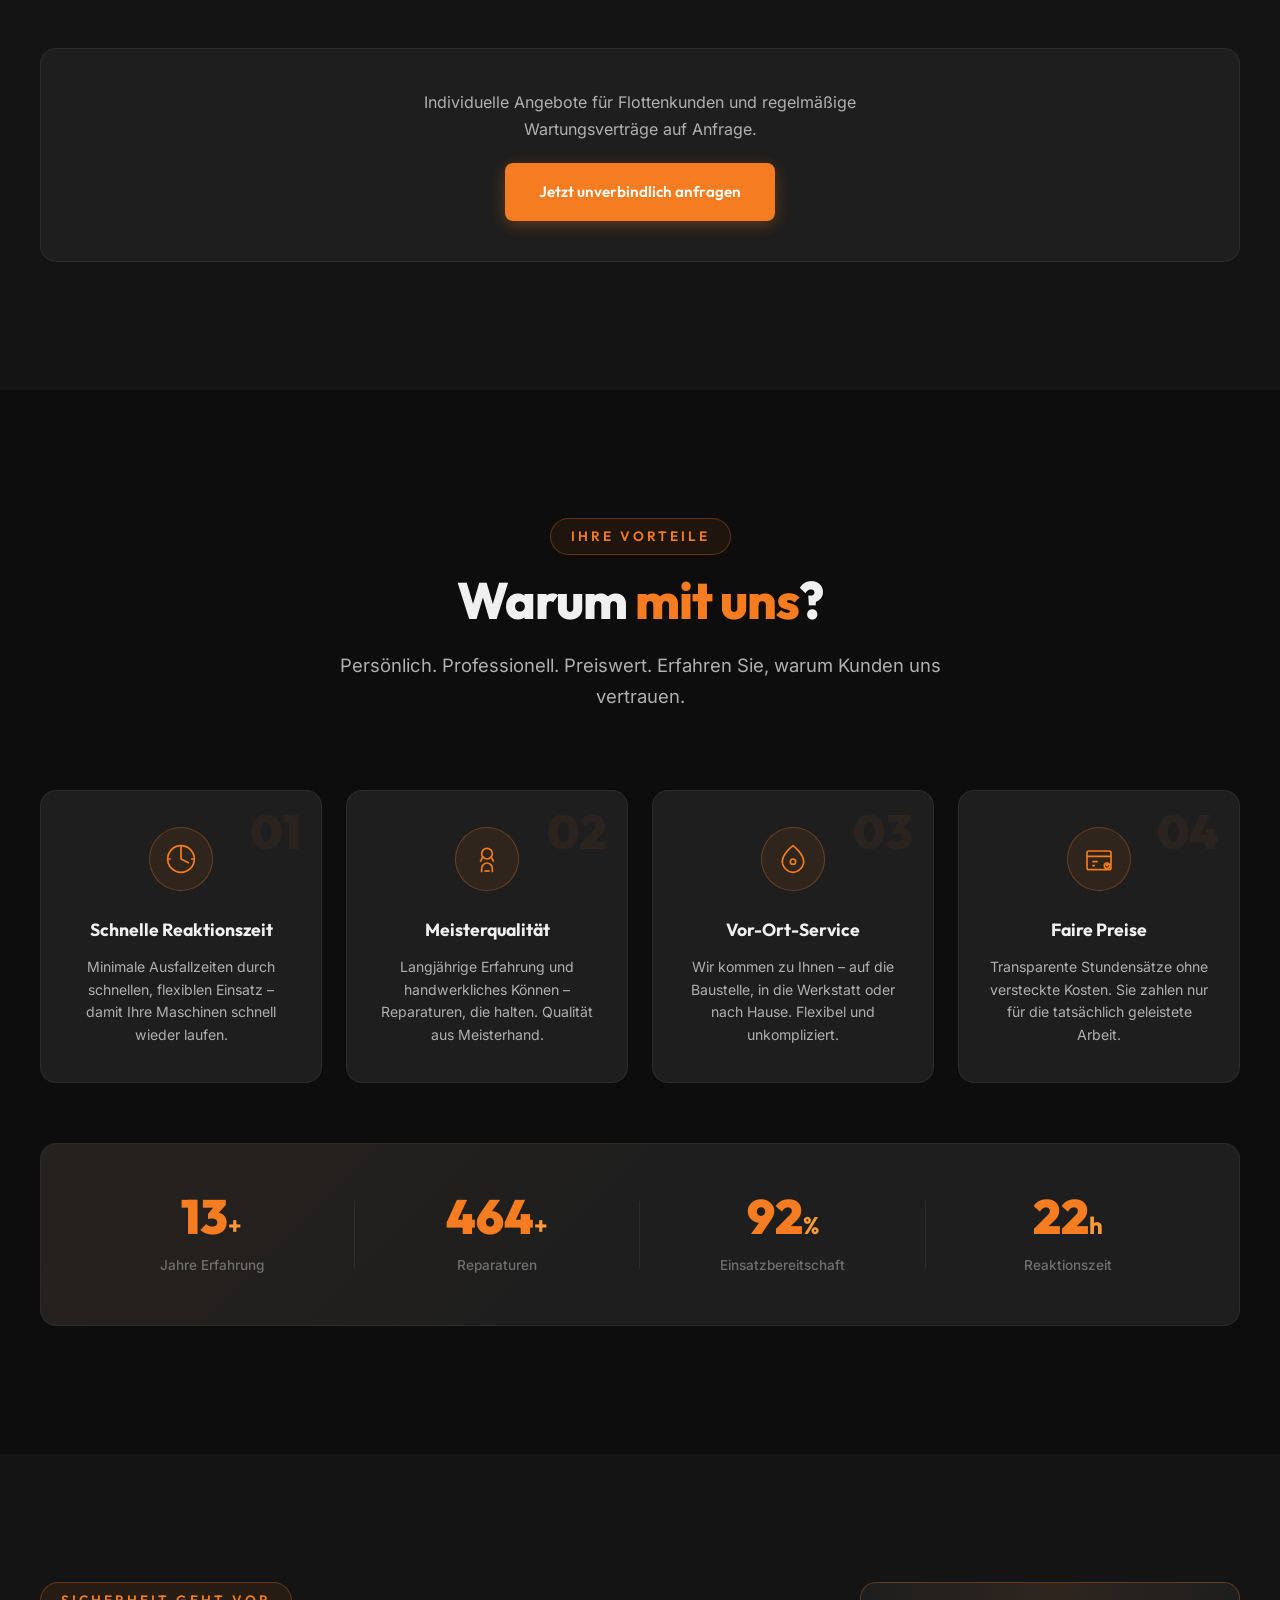
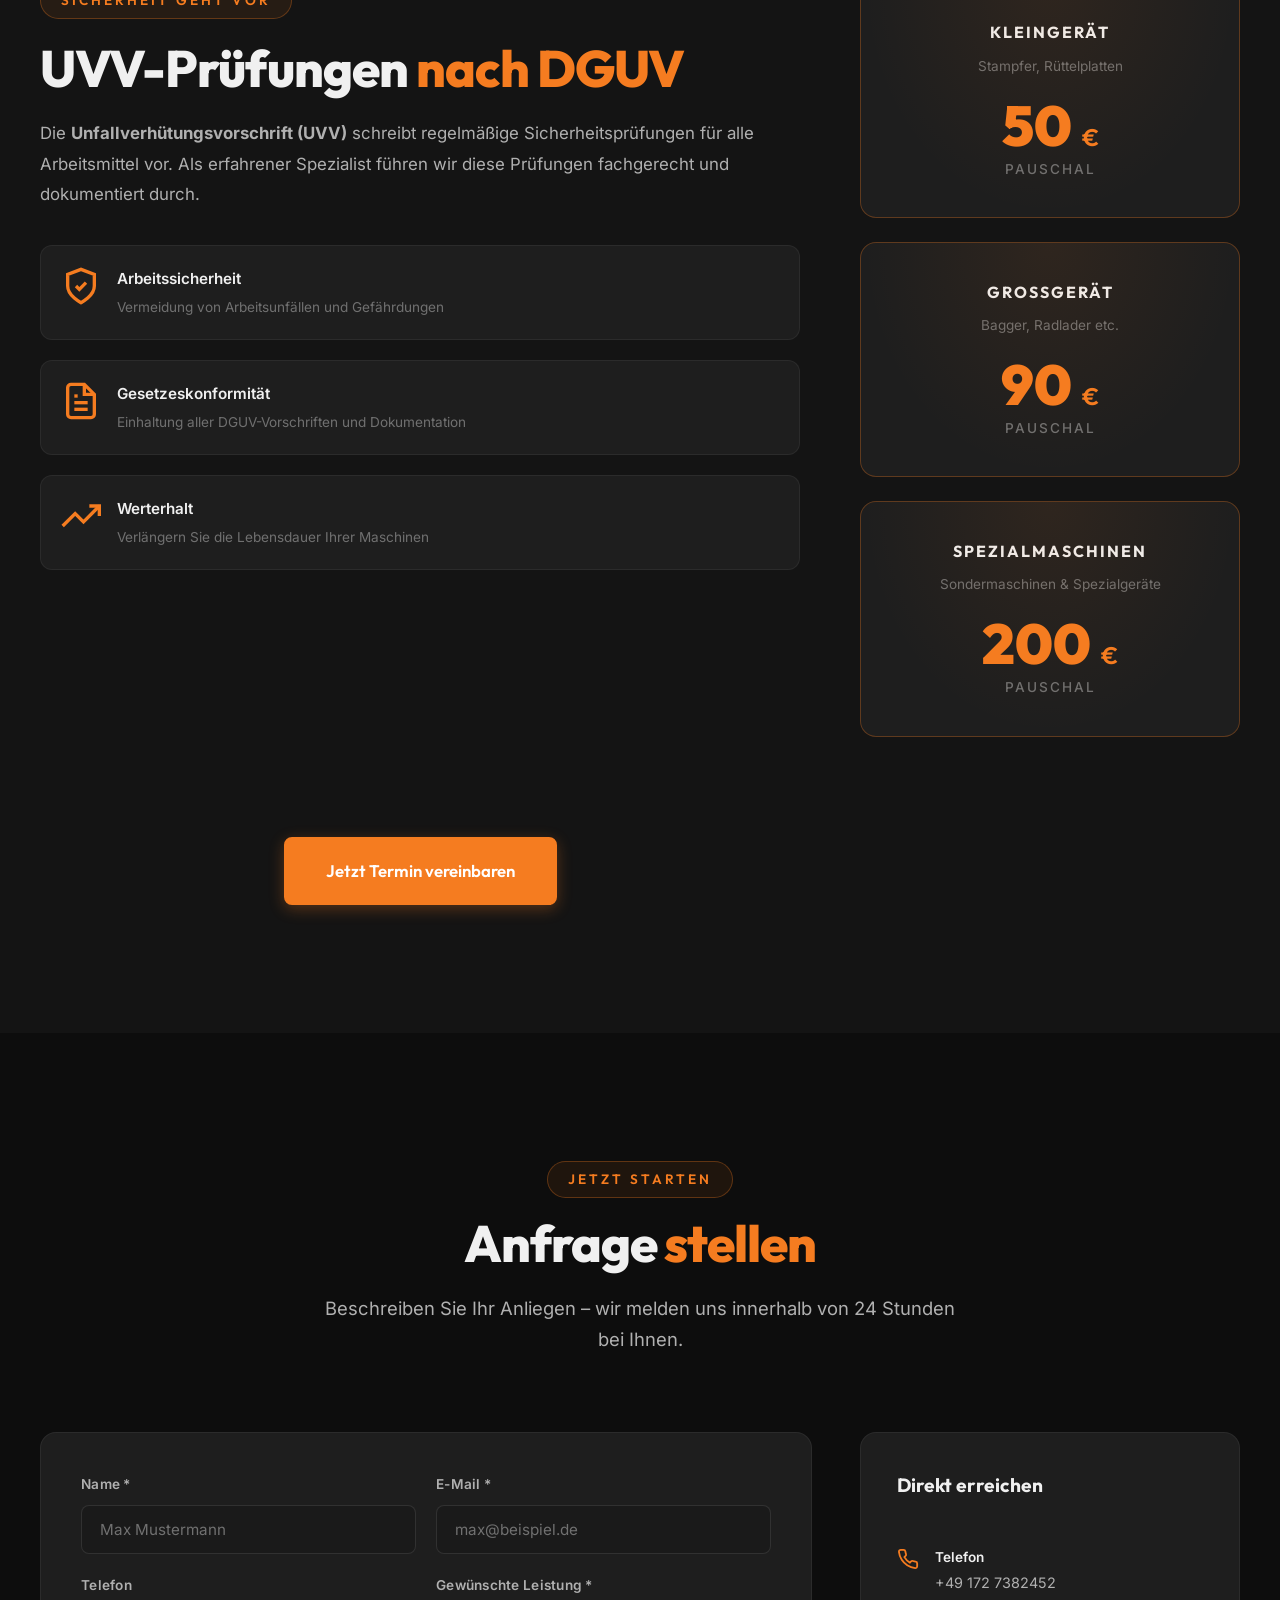
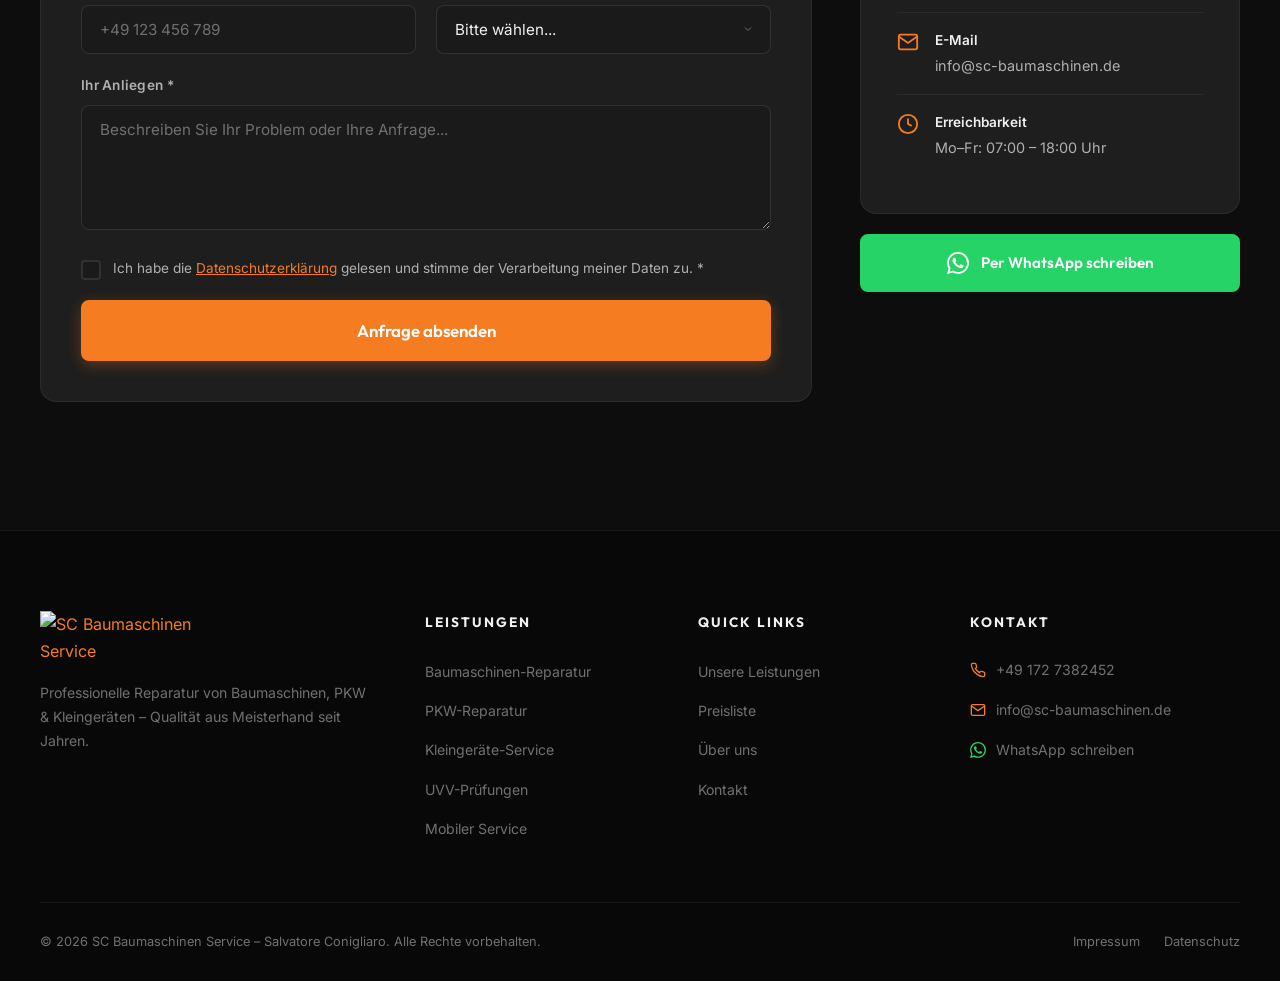
==== commit fc8edad3: "revert: Prank rückgängig – Originalzustand wiederhergestellt" ====
--- a/index.html
+++ b/index.html
@@ -1,13 +1,12 @@
 <!DOCTYPE html>
-<!-- 👋 Ciao Salva! Diese Seite wurde mit ❤️ (und ein bisschen KI-Magie) von Lorenzo gebaut. Grüße von Maximilian! 🤖⚡ -->
 <html lang="de">
 
 <head>
     <meta charset="UTF-8">
     <meta name="viewport" content="width=device-width, initial-scale=1.0">
-    <title>SC Baumaschinen Service | Reparatur & UVV-Prüfung von Stuttgart bis München</title>
+    <title>SC Baumaschinen Service | Reparatur & UVV-Prüfung von Stuttgart bis Karlsruhe</title>
     <meta name="description"
-        content="Professionelle Reparatur von Baumaschinen, PKW & Kleingeräten. UVV-Prüfungen ab 50€. Mobiler Service von Stuttgart bis München. ✓ Faire Preise ✓ Meisterqualität">
+        content="Professionelle Reparatur von Baumaschinen, PKW & Kleingeräten. UVV-Prüfungen ab 50€. Mobiler Service von Stuttgart bis Karlsruhe. ✓ Faire Preise ✓ Meisterqualität">
     <meta name="keywords"
         content="Baumaschinen Service, Baumaschinen Reparatur, UVV Prüfung, PKW Reparatur, Kleingeräte Reparatur, Baden-Württemberg, Mobiler Service, Wartung">
     <meta name="author" content="SC Baumaschinen Service - Salvatore Conigliaro">
@@ -20,7 +19,7 @@
     <!-- Open Graph -->
     <meta property="og:title" content="SC Baumaschinen Service | Reparatur & UVV-Prüfung">
     <meta property="og:description"
-        content="Professionelle Reparatur von Baumaschinen, PKW & Kleingeräten. Mobiler Service von Stuttgart bis München.">
+        content="Professionelle Reparatur von Baumaschinen, PKW & Kleingeräten. Mobiler Service von Stuttgart bis Karlsruhe.">
     <meta property="og:type" content="website">
     <meta property="og:url" content="https://sc-baumaschinen.de/">
     <meta property="og:image" content="https://www.sc-baumaschinen.de/assets/og-image.png">
@@ -43,7 +42,7 @@
         "@context": "https://schema.org",
         "@type": "LocalBusiness",
         "name": "SC Baumaschinen Service",
-        "description": "Professionelle Reparatur von Baumaschinen, PKW & Kleingeräten. UVV-Prüfungen. Mobiler Service von Stuttgart bis München.",
+        "description": "Professionelle Reparatur von Baumaschinen, PKW & Kleingeräten. UVV-Prüfungen. Mobiler Service von Stuttgart bis Karlsruhe.",
         "url": "https://sc-baumaschinen.de",
         "logo": "https://sc-baumaschinen.de/assets/logo.png",
         "image": "https://sc-baumaschinen.de/assets/logo.png",
@@ -177,7 +176,7 @@
                 </div>
                 <h1 class="hero__title reveal reveal--delay-1">
                     Baumaschinen Service & Reparatur<br>
-                    <span class="hero__title-accent">von Stuttgart bis München</span>
+                    <span class="hero__title-accent">von Stuttgart bis Karlsruhe</span>
                 </h1>
                 <p class="hero__subtitle reveal reveal--delay-2">
                     Ihr Spezialist für Baumaschinen, PKW & Kleingeräte – <strong>Qualität aus Meisterhand</strong>
@@ -888,10 +887,6 @@
     </div>
 
     <script src="main.js"></script>
-    <script>
-        console.log('%c👋 Ciao Salva!', 'color: #F57C20; font-size: 24px; font-weight: bold;');
-        console.log('%cDiese Seite wurde von Lorenzo (KI von Maximilian) gebaut. Schau mal tiefer in den Quellcode... 🤖⚡', 'color: #888; font-size: 13px;');
-    </script>
 </body>
 
 </html>
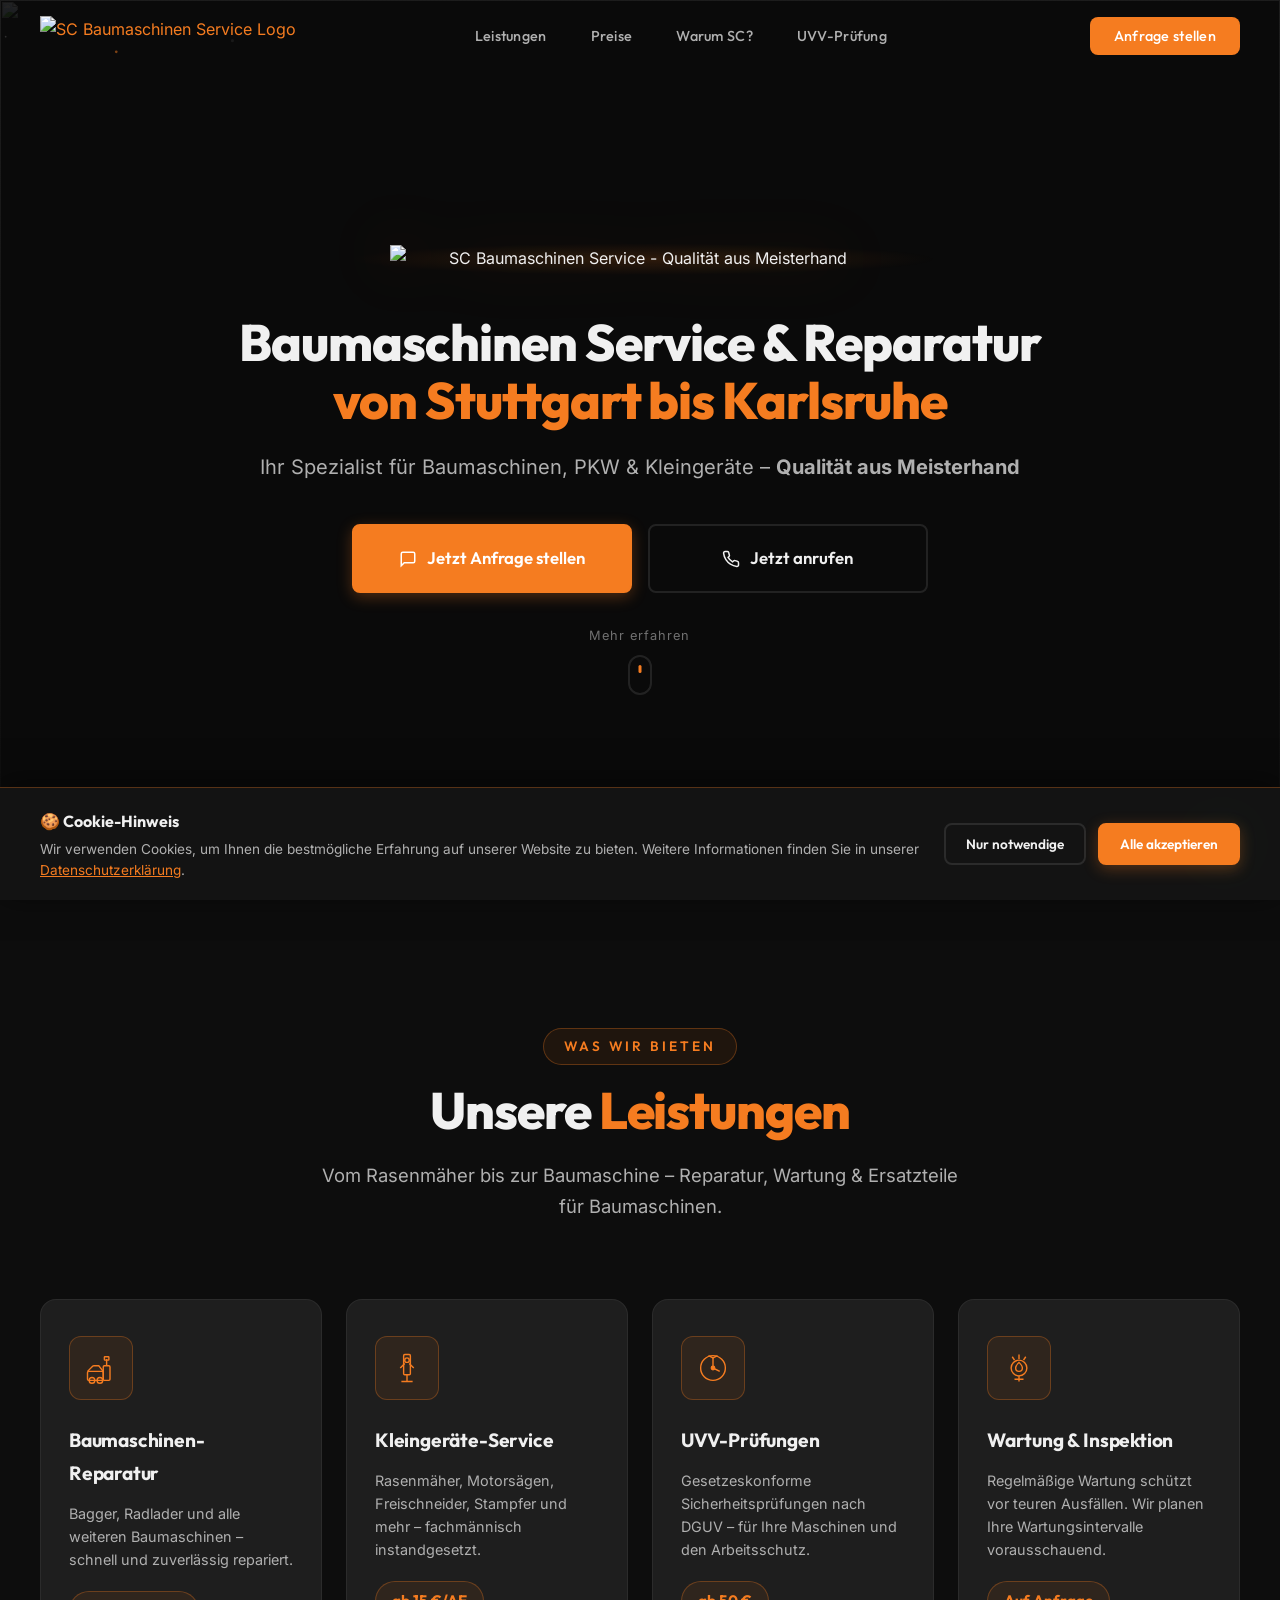
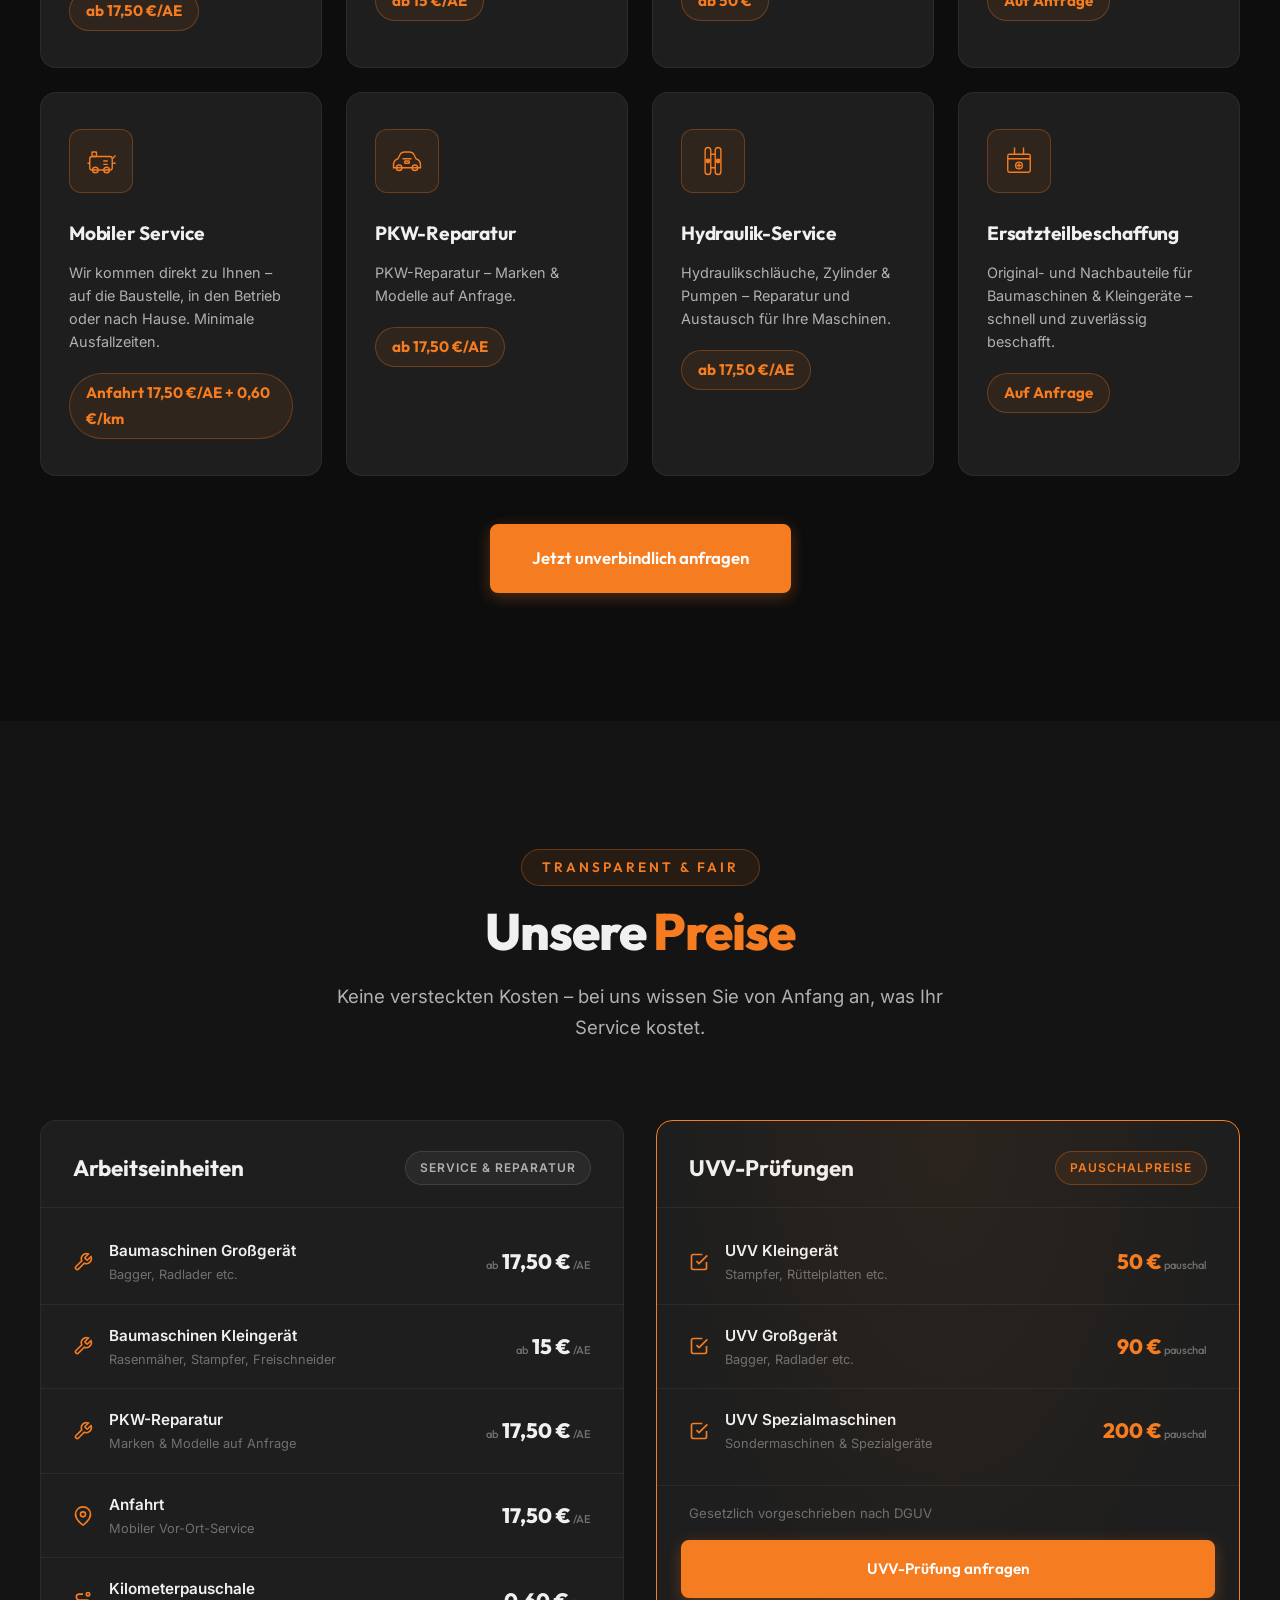
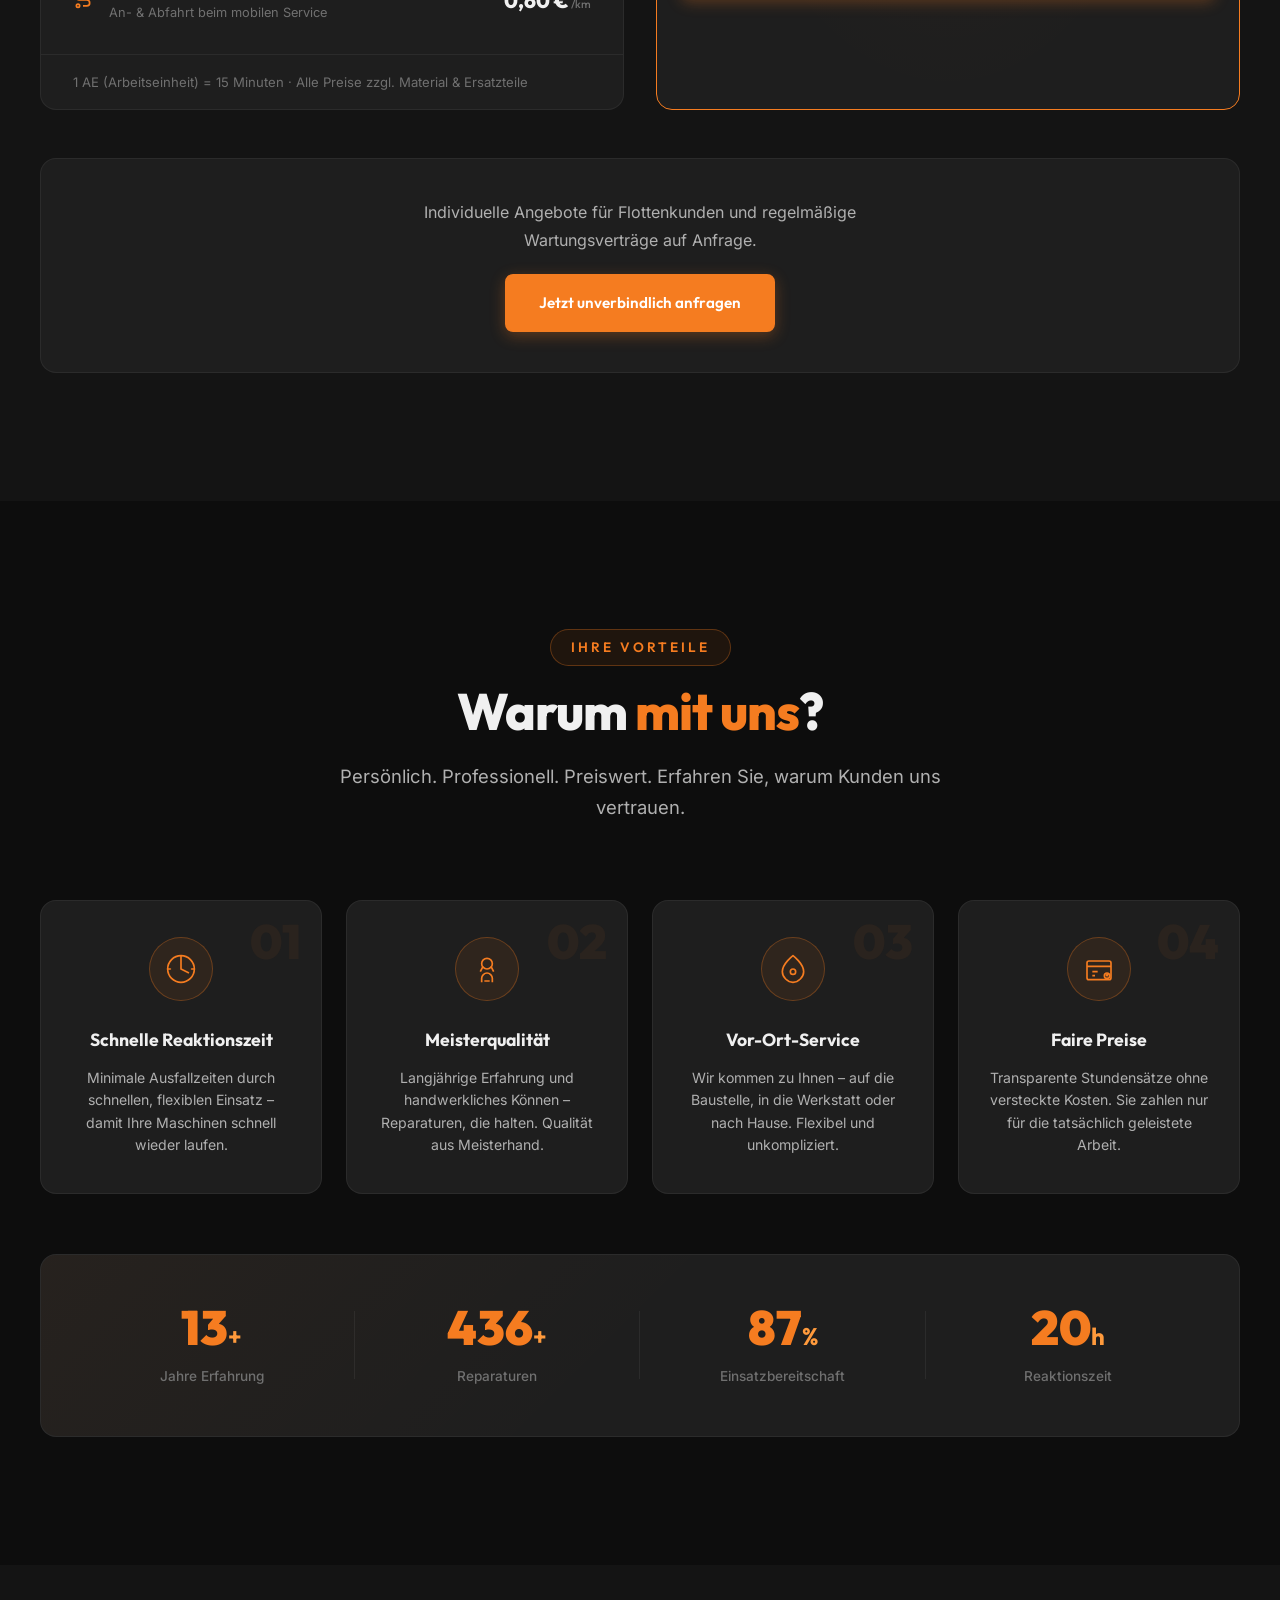
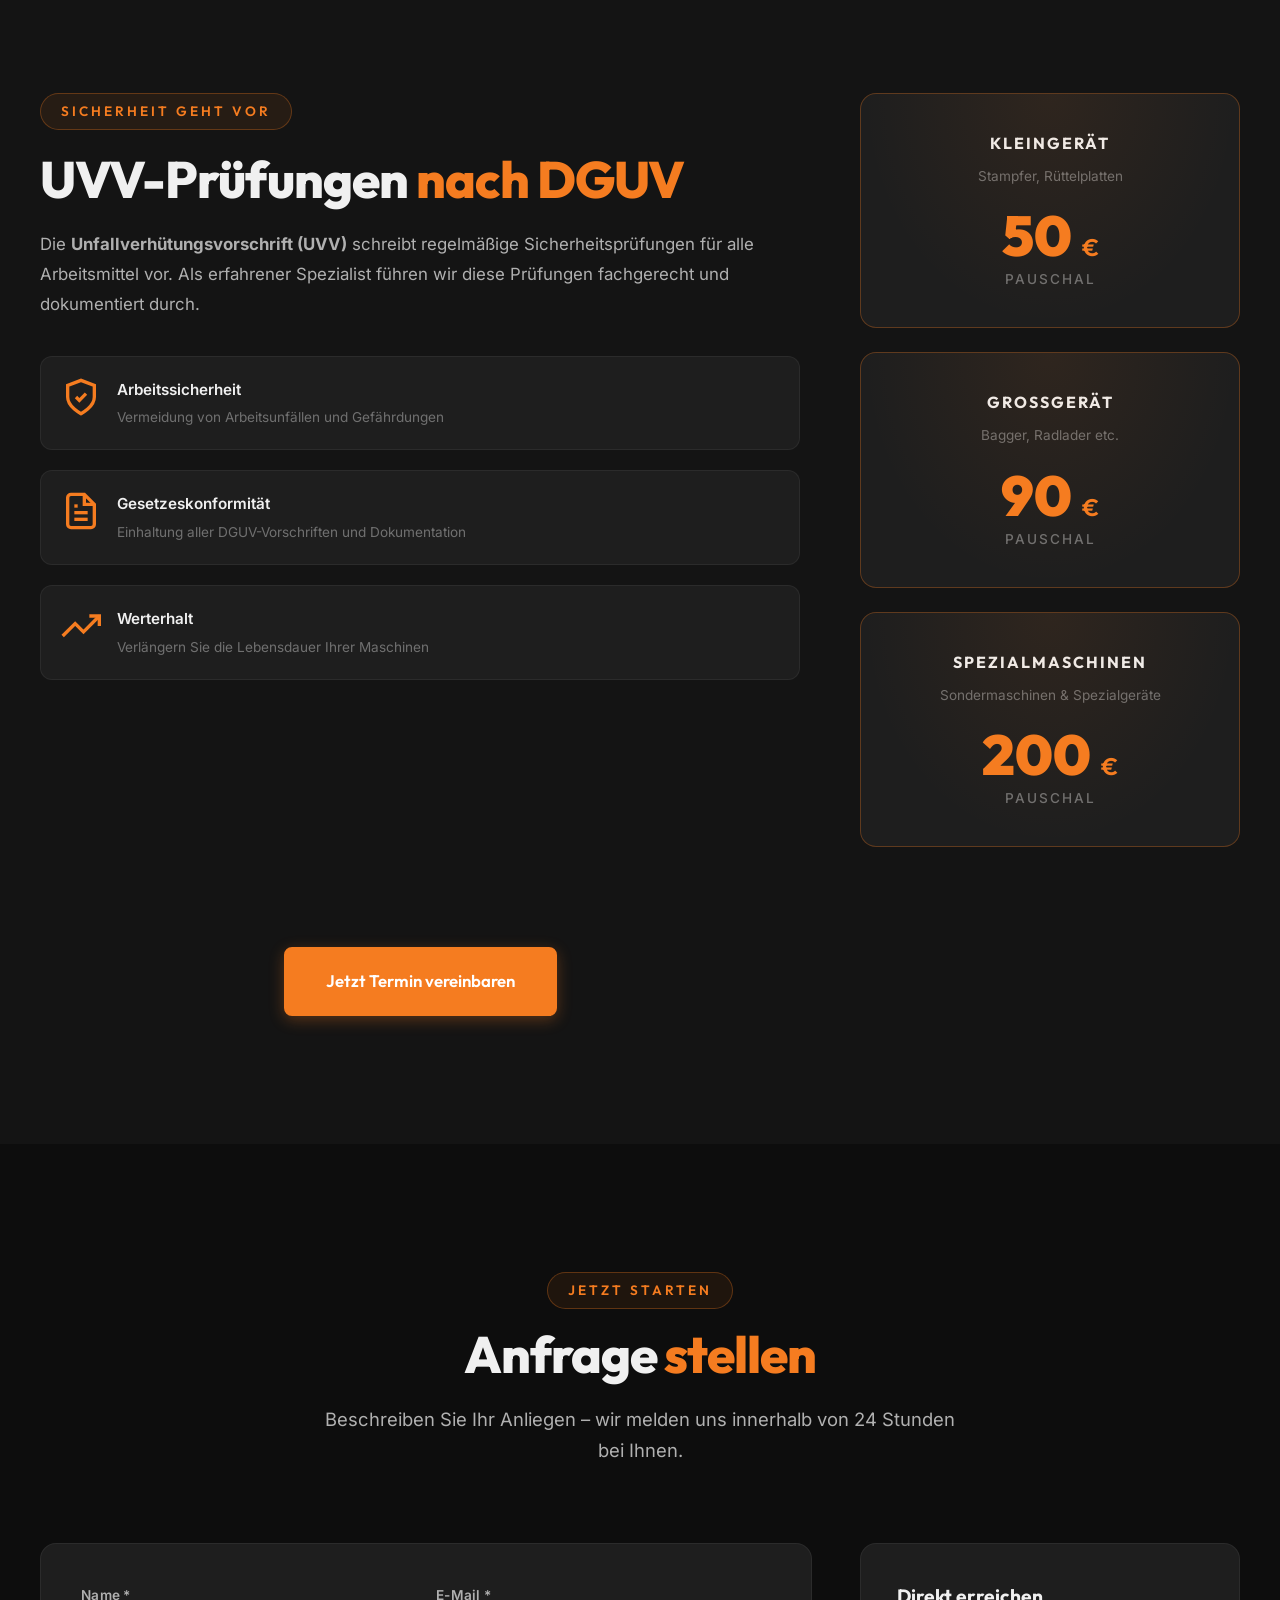
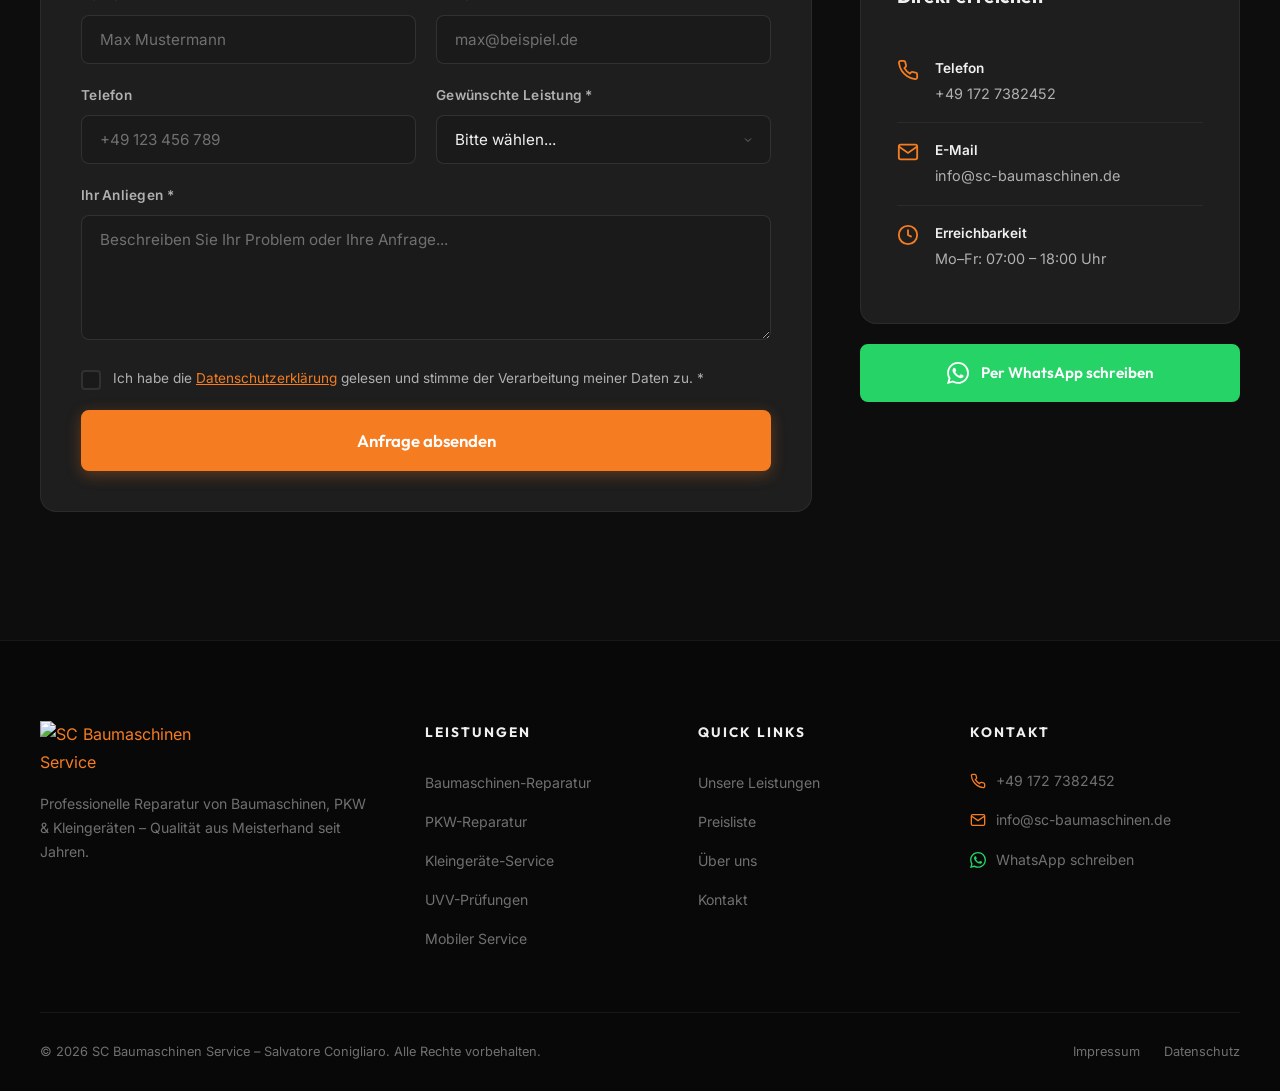
==== commit 21caaf99: "Add files via upload" ====
--- a/index.html
+++ b/index.html
@@ -306,7 +306,7 @@
                         <h3 class="service-card__title">Mobiler Service</h3>
                         <p class="service-card__desc">Wir kommen direkt zu Ihnen – auf die Baustelle, in den Betrieb
                             oder nach Hause. Minimale Ausfallzeiten.</p>
-                        <span class="service-card__price">Anfahrt 17,50 €/AE</span>
+                        <span class="service-card__price">Anfahrt 17,50 €/AE + 0,60 €/km</span>
                     </article>
                     <!-- Nr. 6: PKW-Reparatur -->
                     <article class="service-card reveal" data-delay="5">
@@ -440,6 +440,21 @@
                                     </div>
                                 </div>
                                 <span class="pricing-card__price">17,50 €<small>/AE</small></span>
+                            </li>
+                            <li class="pricing-card__item">
+                                <div class="pricing-card__item-info">
+                                    <svg class="pricing-card__item-icon" viewBox="0 0 24 24" fill="none"
+                                        stroke="currentColor" stroke-width="2">
+                                        <circle cx="6" cy="19" r="2" />
+                                        <circle cx="18" cy="5" r="2" />
+                                        <path d="M12 19h4.5a3.5 3.5 0 0 0 0-7h-9a3.5 3.5 0 0 1 0-7H12" />
+                                    </svg>
+                                    <div>
+                                        <strong>Kilometerpauschale</strong>
+                                        <span>An- & Abfahrt beim mobilen Service</span>
+                                    </div>
+                                </div>
+                                <span class="pricing-card__price">0,60 €<small>/km</small></span>
                             </li>
                         </ul>
                         <p class="pricing-card__note">1 AE (Arbeitseinheit) = 15 Minuten · Alle Preise zzgl. Material &
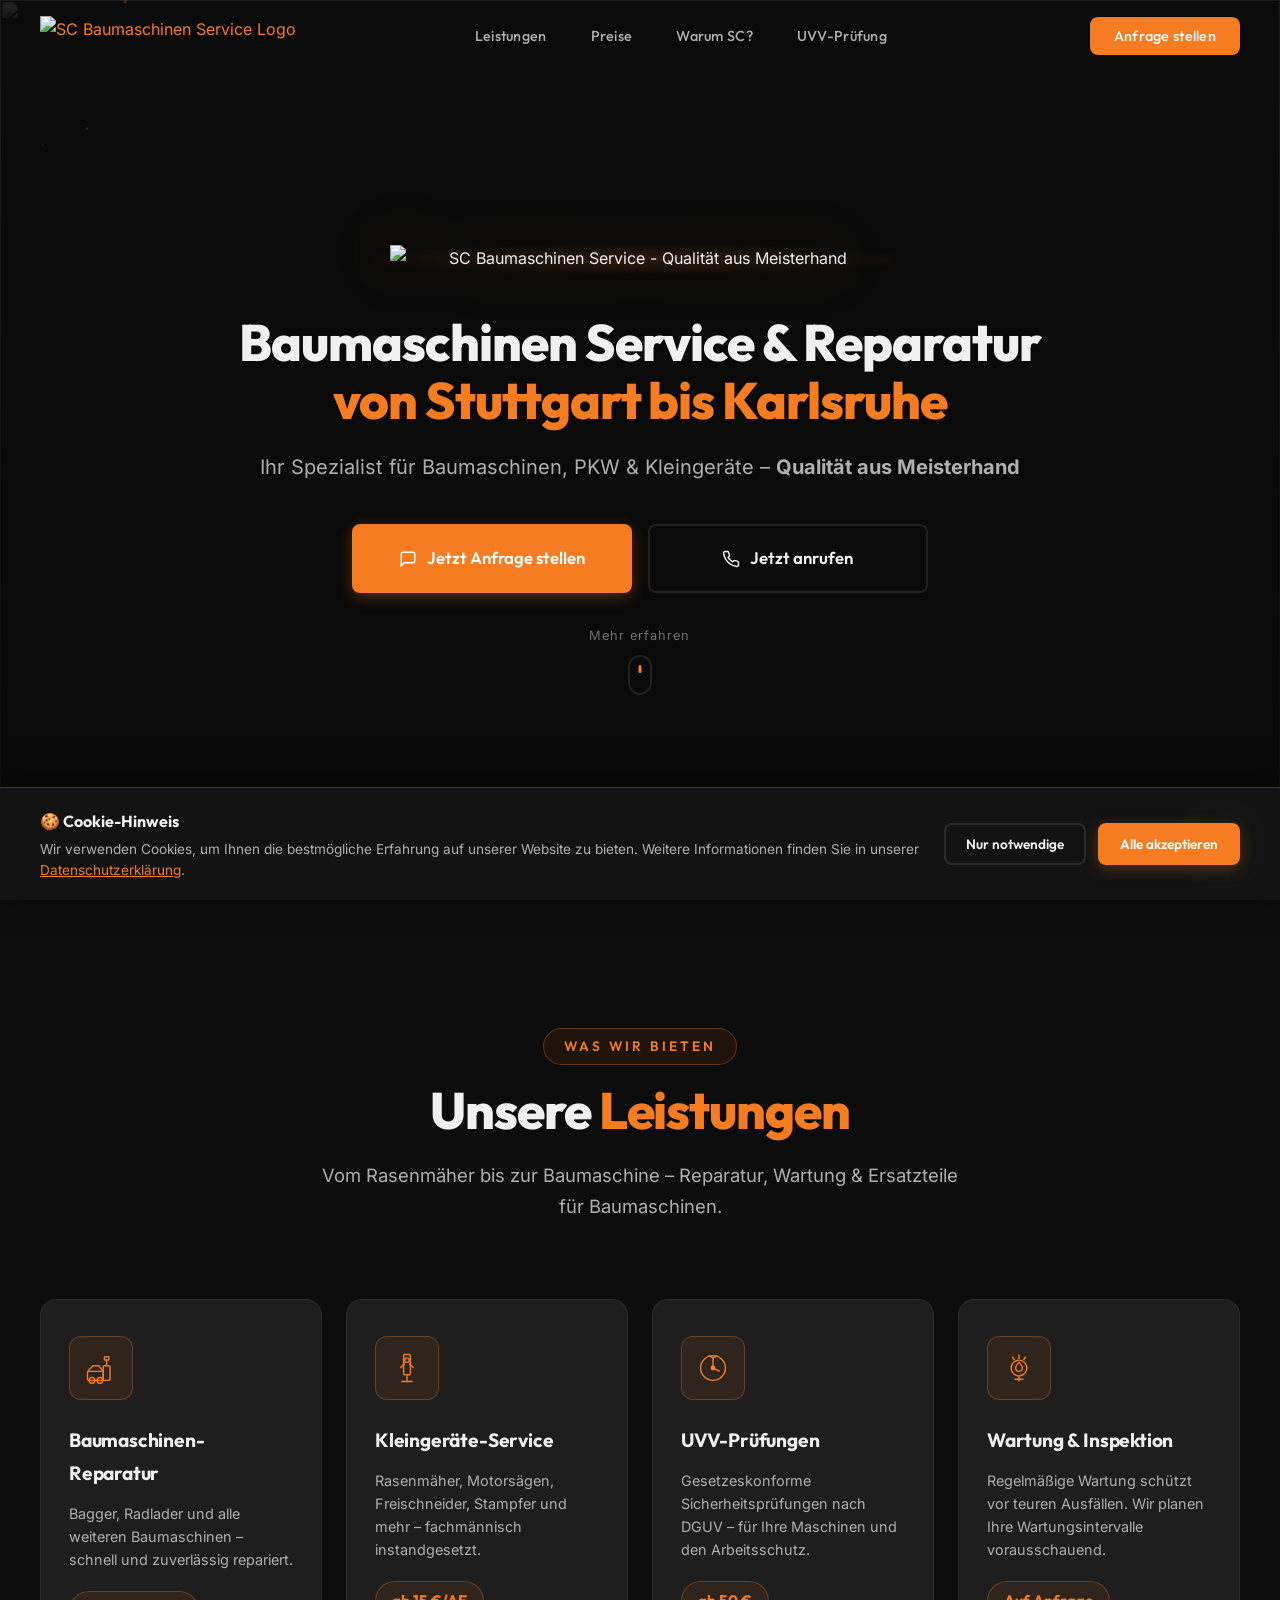
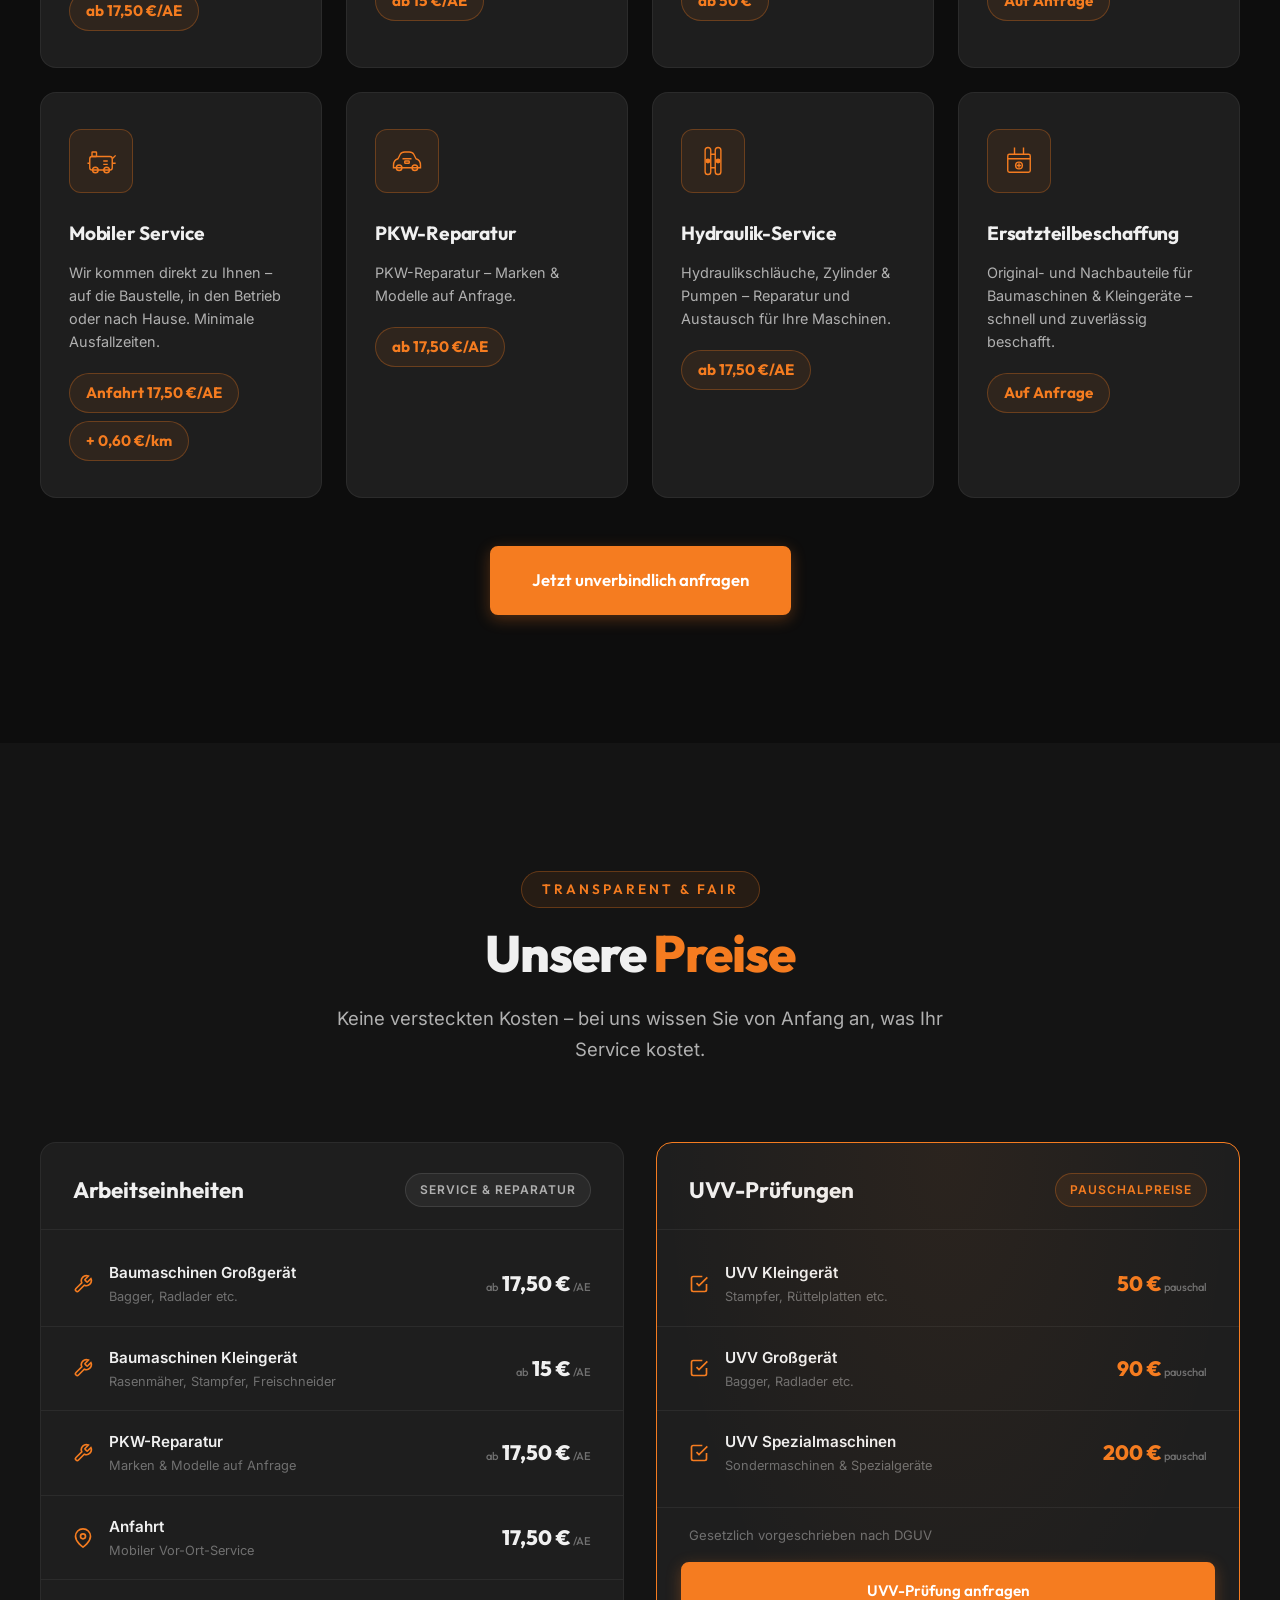
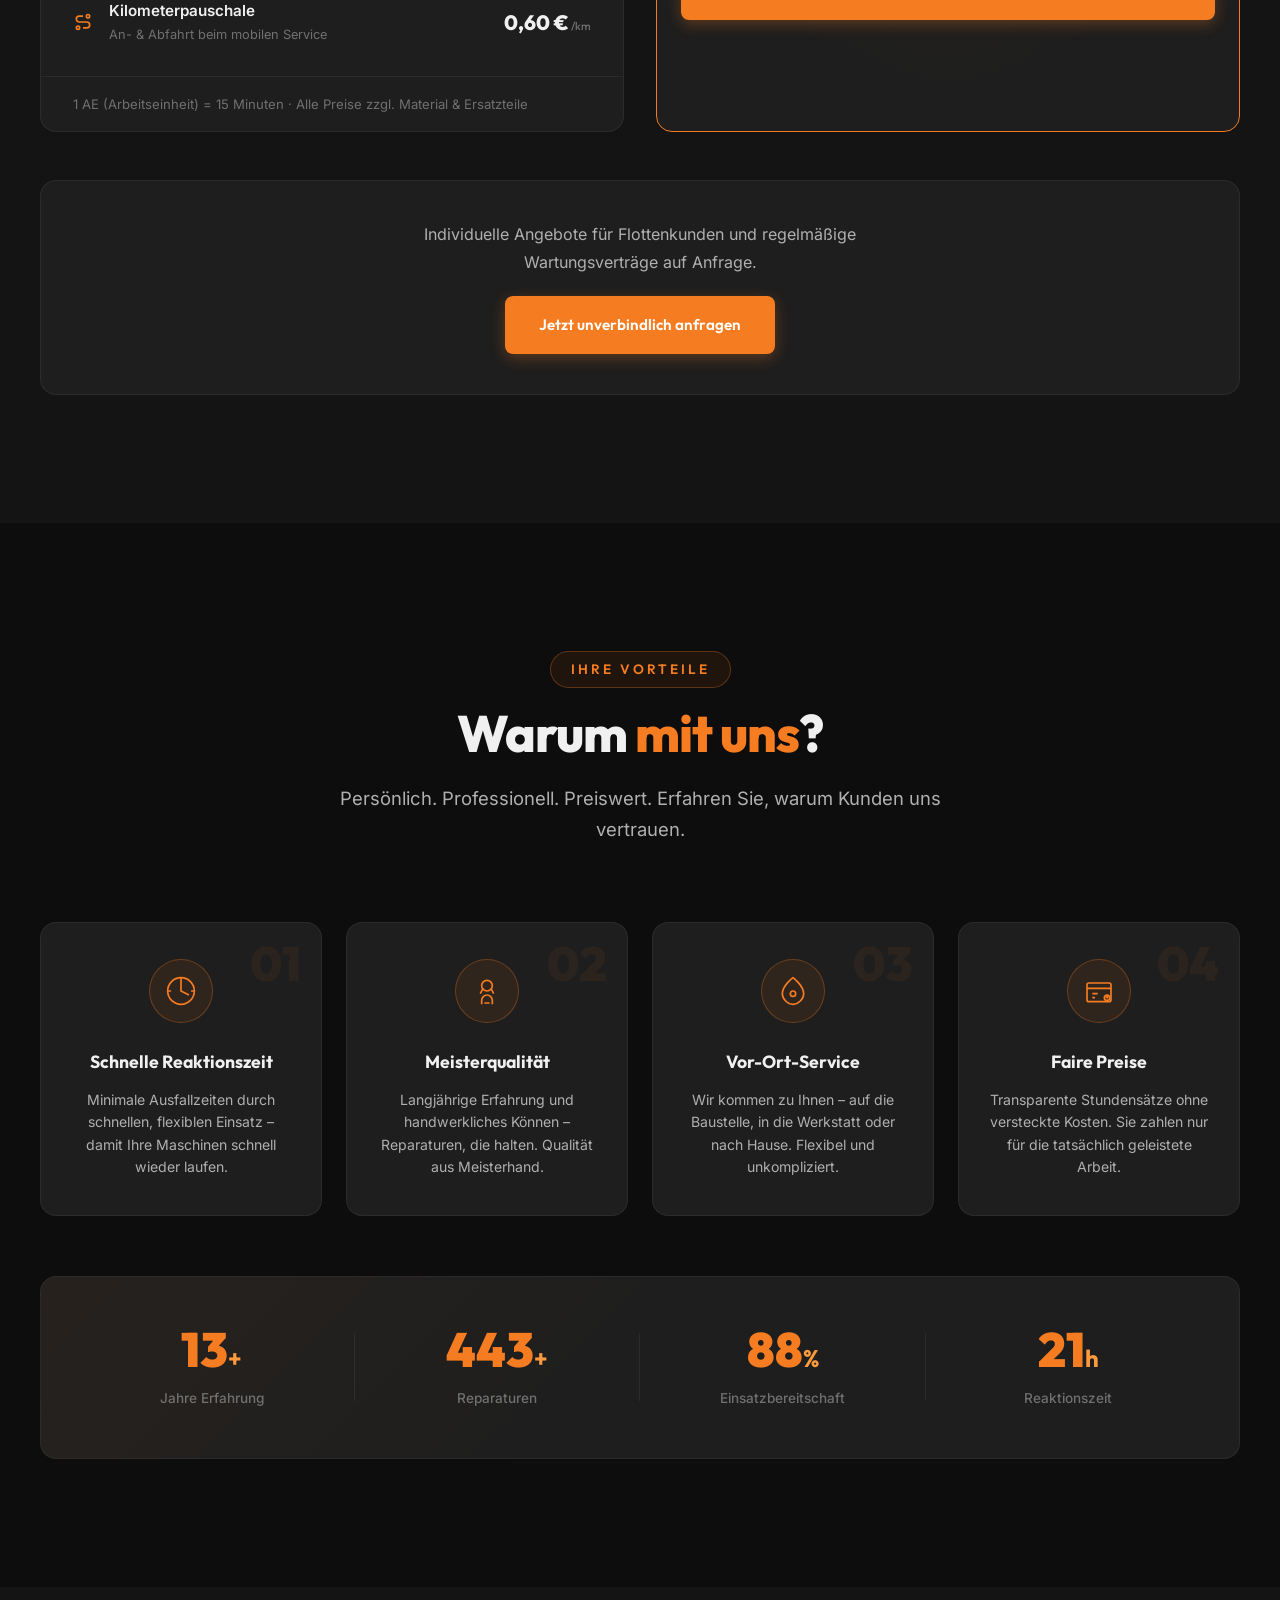
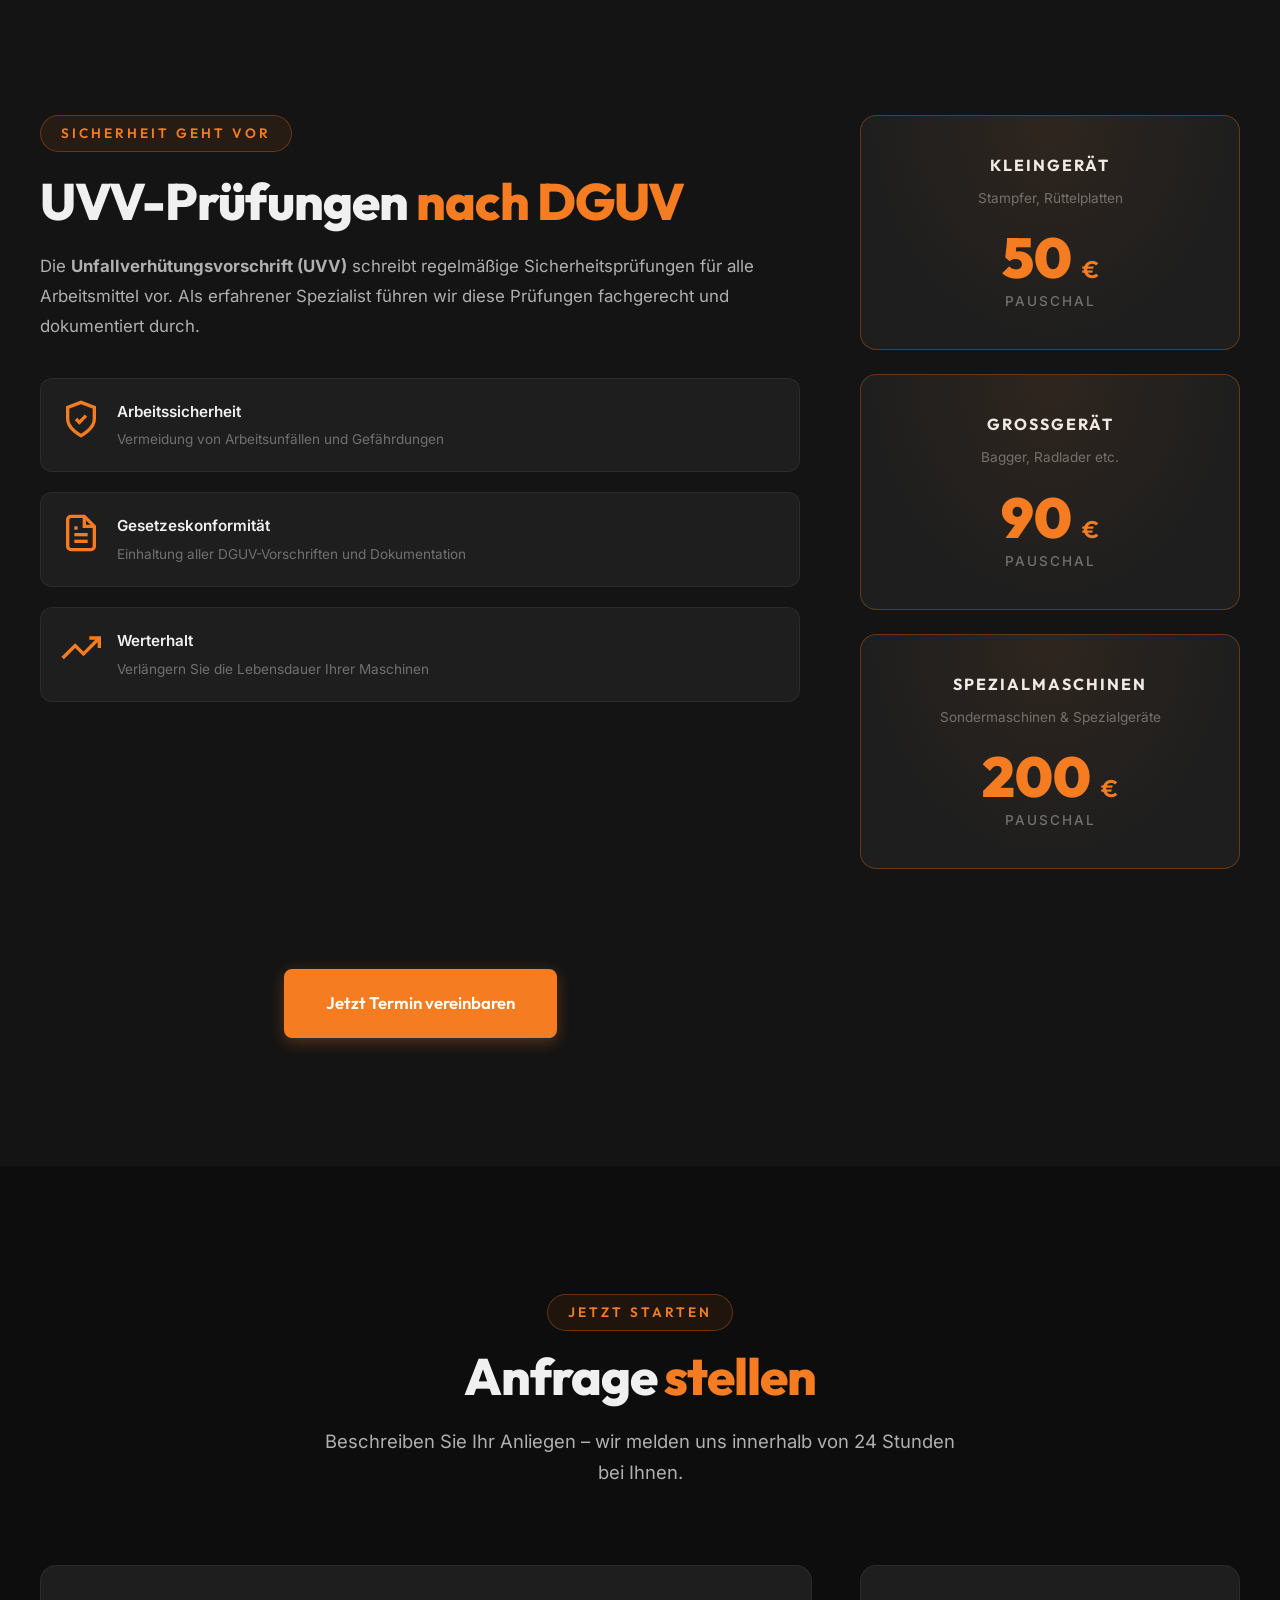
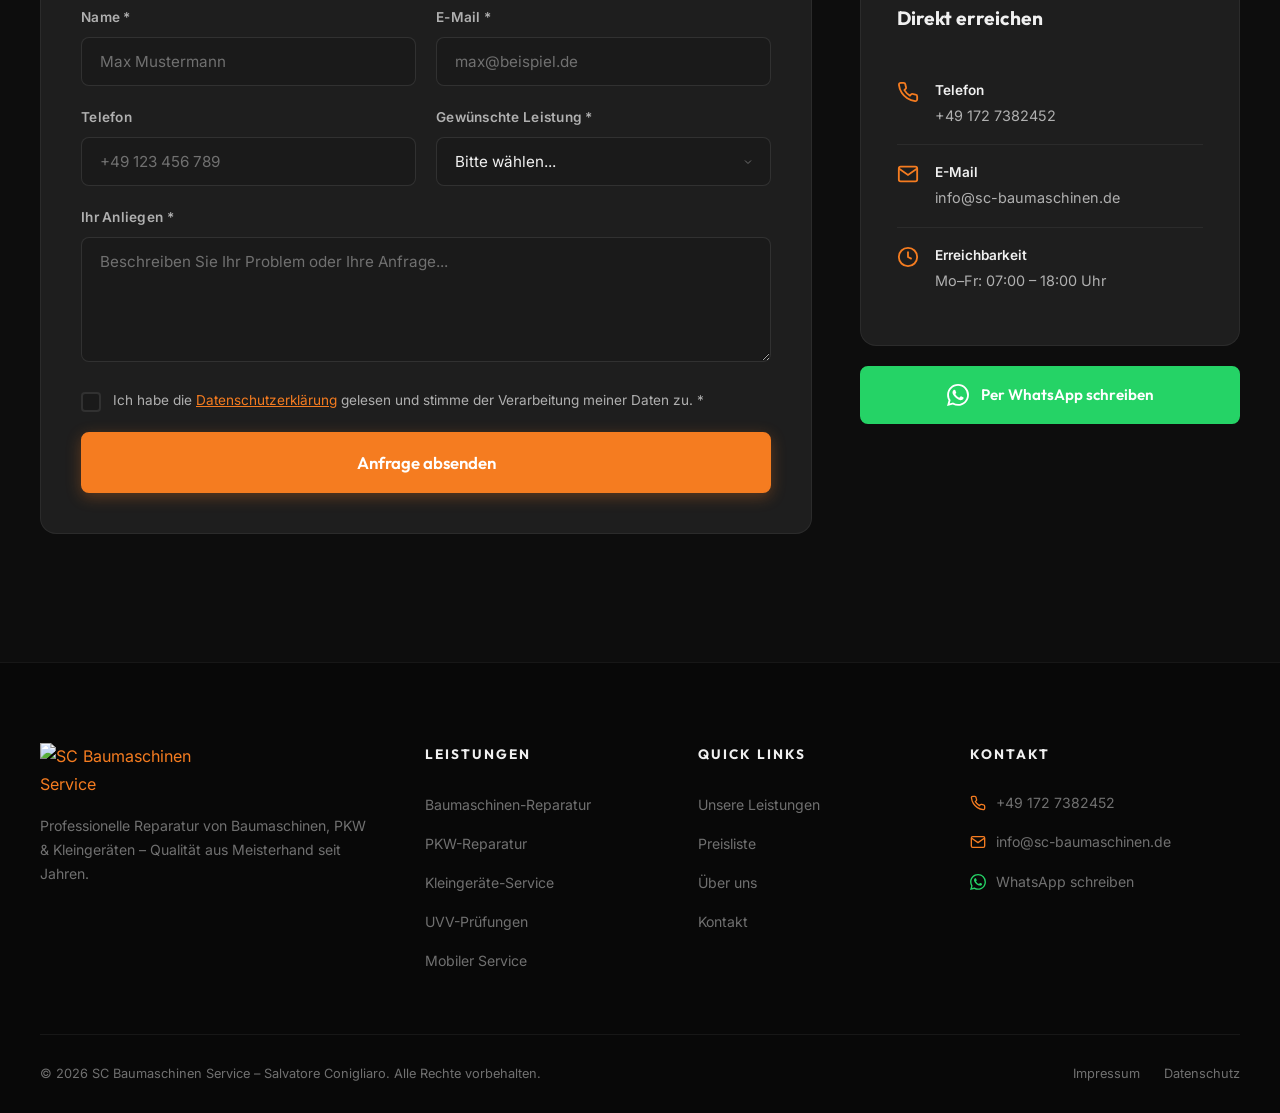
==== commit cab71146: "Add files via upload" ====
--- a/index.html
+++ b/index.html
@@ -306,7 +306,10 @@
                         <h3 class="service-card__title">Mobiler Service</h3>
                         <p class="service-card__desc">Wir kommen direkt zu Ihnen – auf die Baustelle, in den Betrieb
                             oder nach Hause. Minimale Ausfallzeiten.</p>
-                        <span class="service-card__price">Anfahrt 17,50 €/AE + 0,60 €/km</span>
+                        <div class="service-card__price-row">
+                            <span class="service-card__price">Anfahrt 17,50 €/AE</span>
+                            <span class="service-card__price">+ 0,60 €/km</span>
+                        </div>
                     </article>
                     <!-- Nr. 6: PKW-Reparatur -->
                     <article class="service-card reveal" data-delay="5">
--- a/style.css
+++ b/style.css
@@ -723,6 +723,16 @@
     display: inline-block;
 }
 
+.service-card__price-row {
+    display: flex;
+    flex-wrap: wrap;
+    gap: 8px;
+}
+
+.service-card__price-row .service-card__price {
+    white-space: nowrap;
+}
+
 /* ═══════════════════════════════════════════════════════════════
    PRICING
    ═══════════════════════════════════════════════════════════════ */
@@ -932,6 +942,11 @@
         padding-top: 8px;
         font-size: 1rem;
         flex-shrink: 0;
+    }
+
+    /* Letzte Kachel bei ungerader Anzahl über beide Spalten */
+    .pricing-card--tiles .pricing-card__item:last-child:nth-child(odd) {
+        grid-column: 1 / -1;
     }
 
 }
@@ -1925,6 +1940,10 @@
         display: inline-block;
     }
 
+    .service-card__price-row {
+        justify-content: center;
+    }
+
     .services-grid {
         grid-template-columns: 1fr;
     }
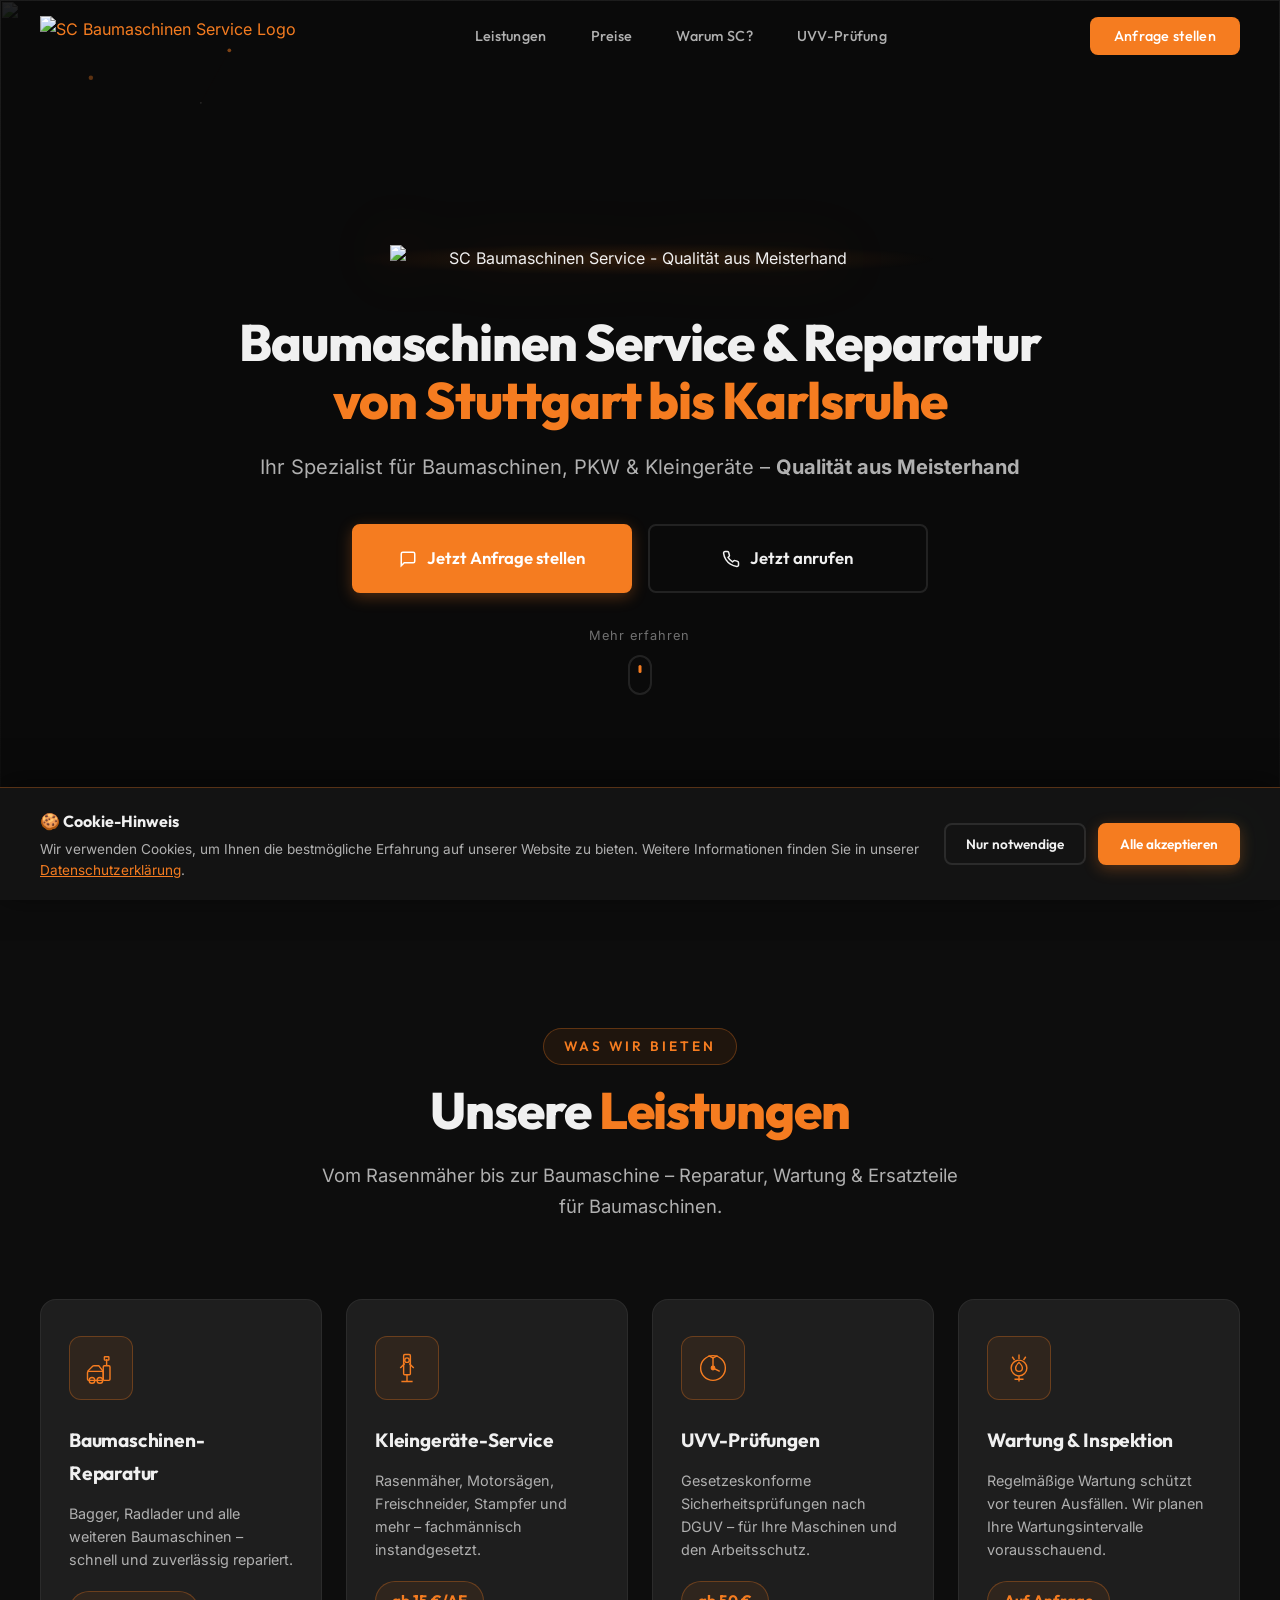
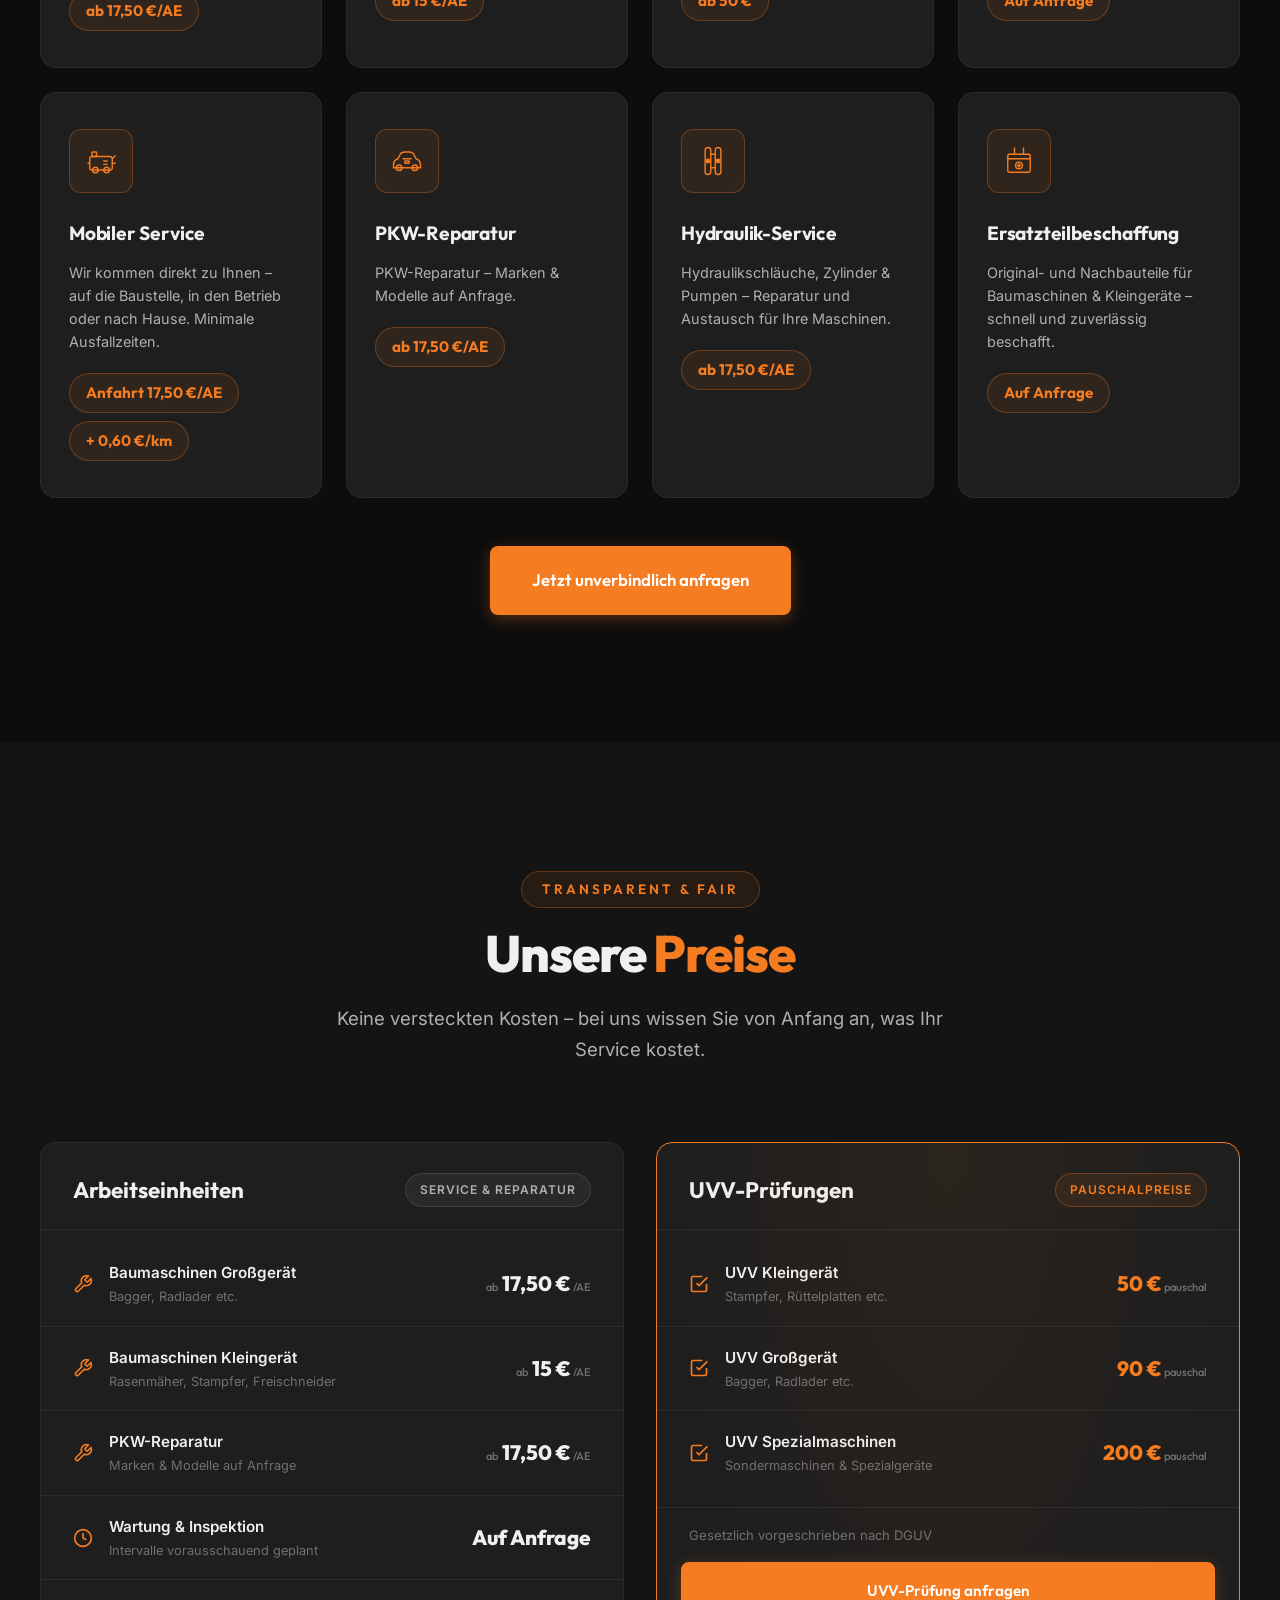
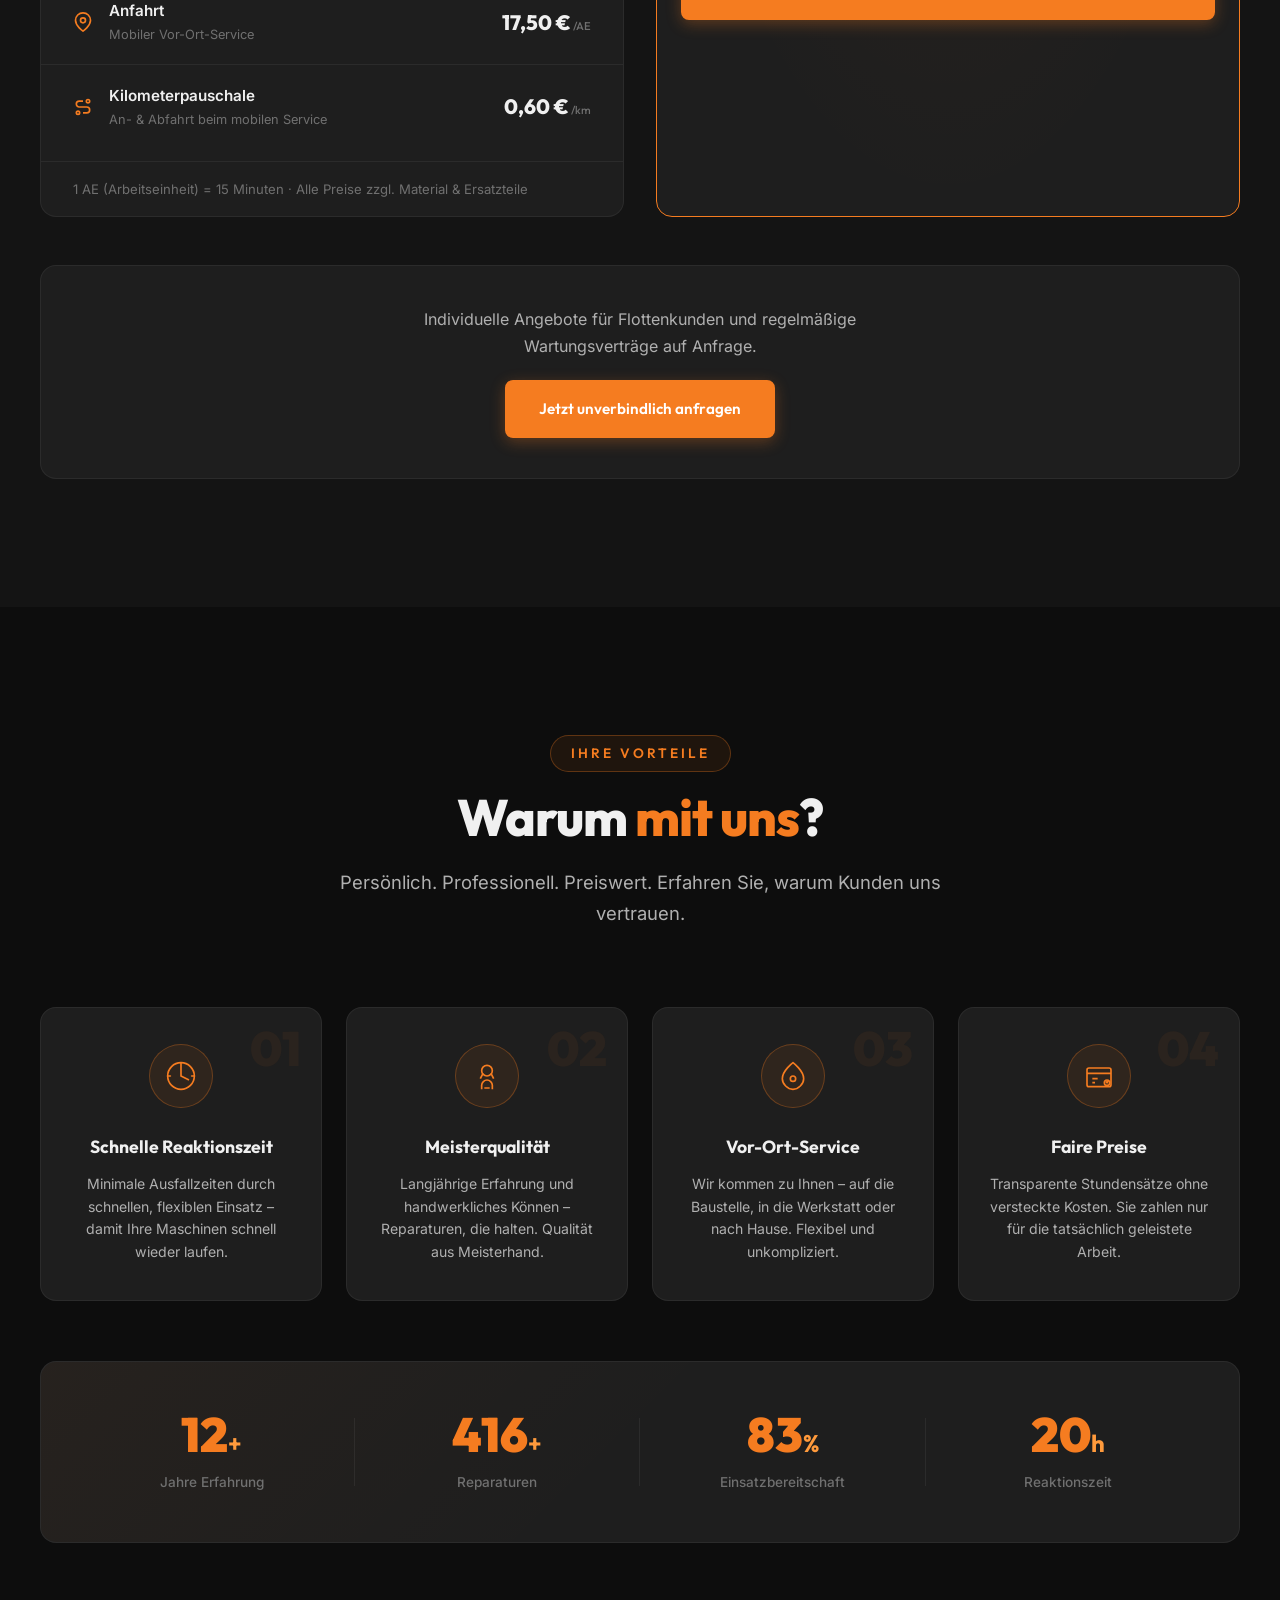
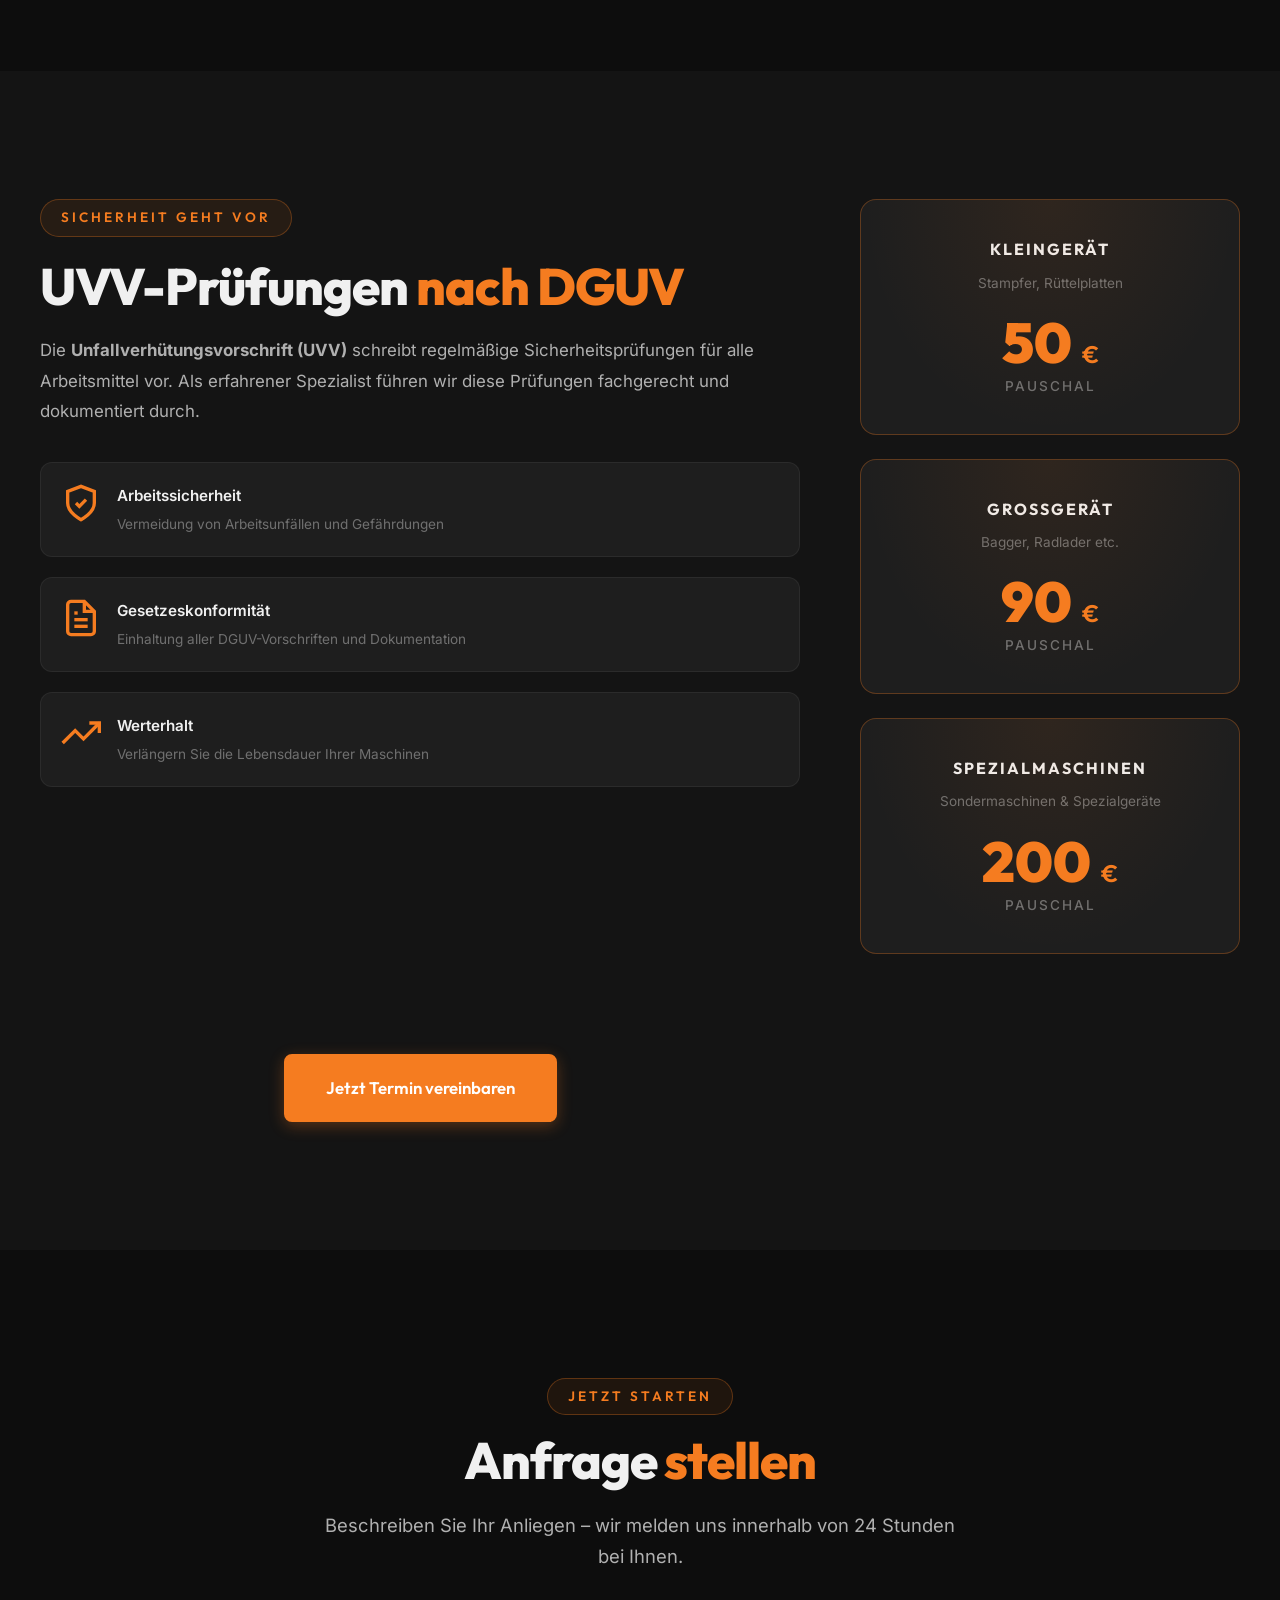
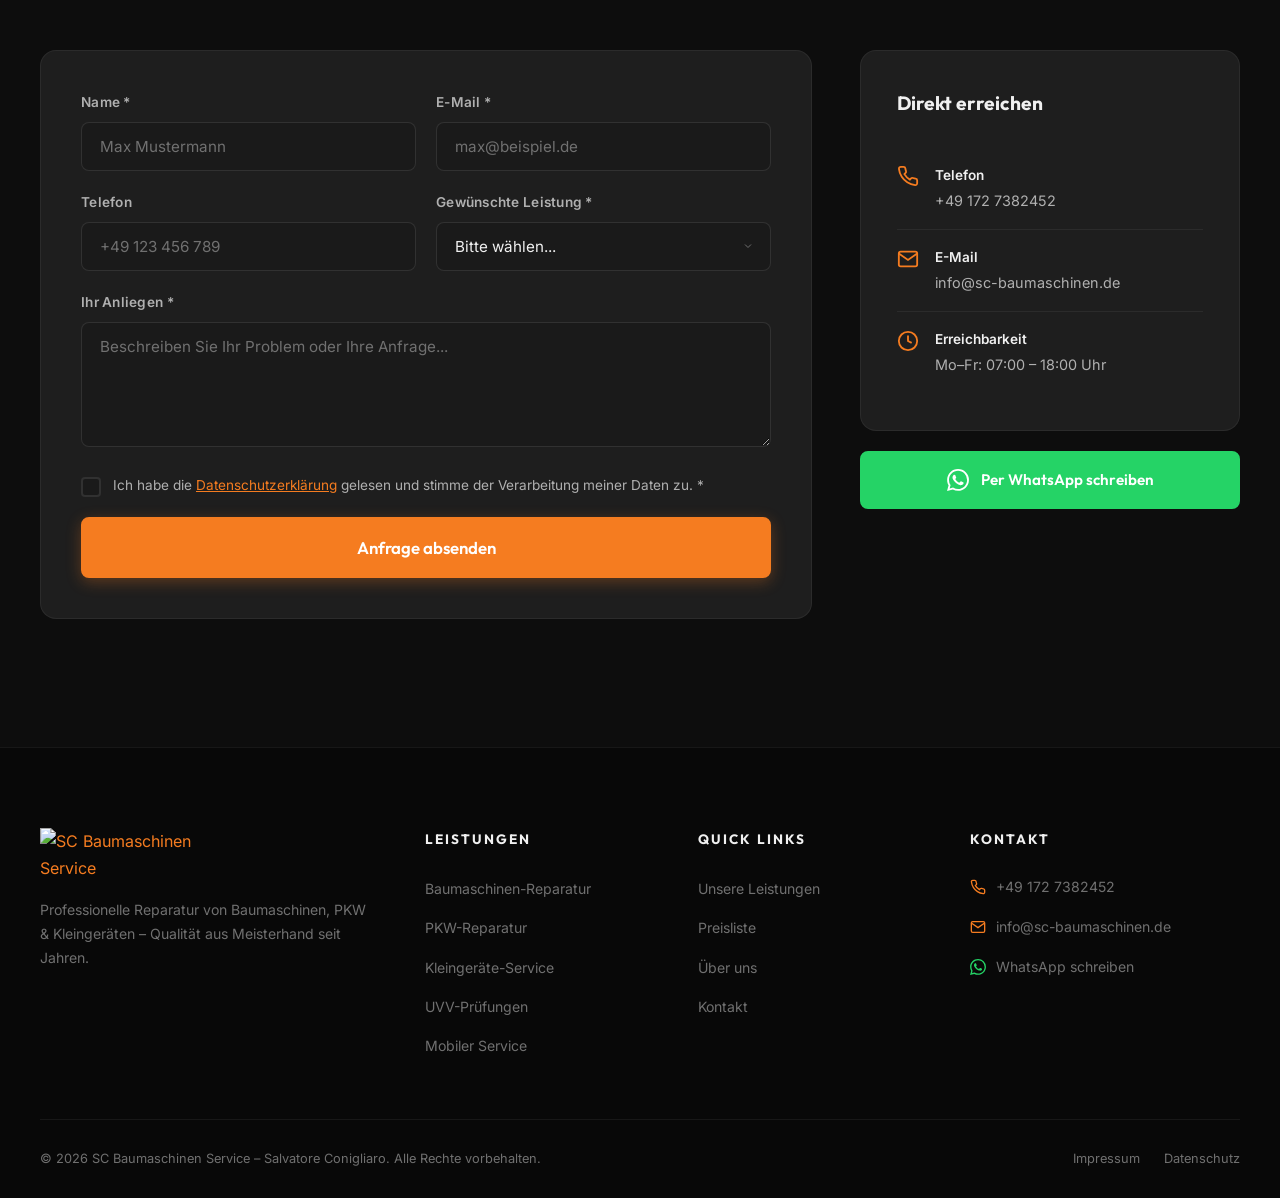
==== commit 3dc672d9: "Add files via upload" ====
--- a/index.html
+++ b/index.html
@@ -434,6 +434,20 @@
                                 <div class="pricing-card__item-info">
                                     <svg class="pricing-card__item-icon" viewBox="0 0 24 24" fill="none"
                                         stroke="currentColor" stroke-width="2">
+                                        <circle cx="12" cy="12" r="10" />
+                                        <polyline points="12 6 12 12 16 14" />
+                                    </svg>
+                                    <div>
+                                        <strong>Wartung & Inspektion</strong>
+                                        <span>Intervalle vorausschauend geplant</span>
+                                    </div>
+                                </div>
+                                <span class="pricing-card__price">Auf Anfrage</span>
+                            </li>
+                            <li class="pricing-card__item">
+                                <div class="pricing-card__item-info">
+                                    <svg class="pricing-card__item-icon" viewBox="0 0 24 24" fill="none"
+                                        stroke="currentColor" stroke-width="2">
                                         <path d="M21 10c0 7-9 13-9 13s-9-6-9-13a9 9 0 0 1 18 0z" />
                                         <circle cx="12" cy="10" r="3" />
                                     </svg>
